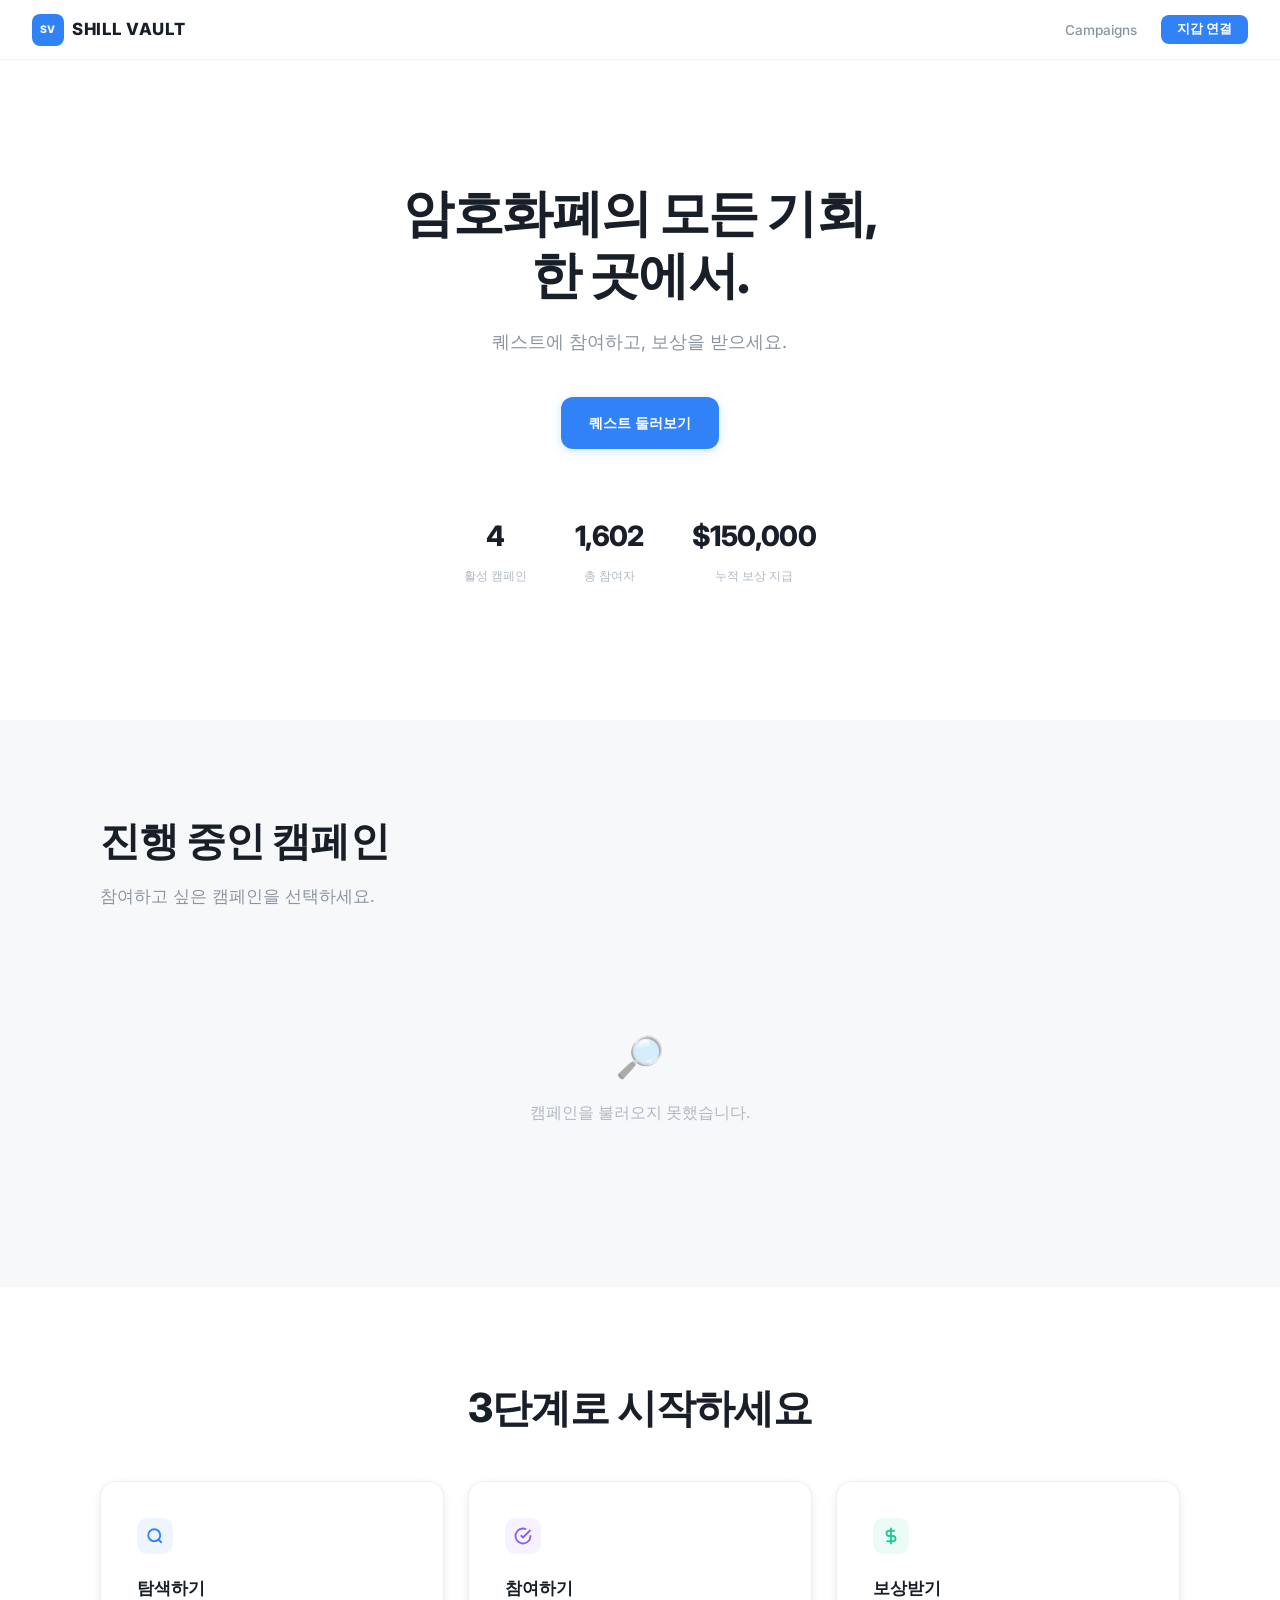
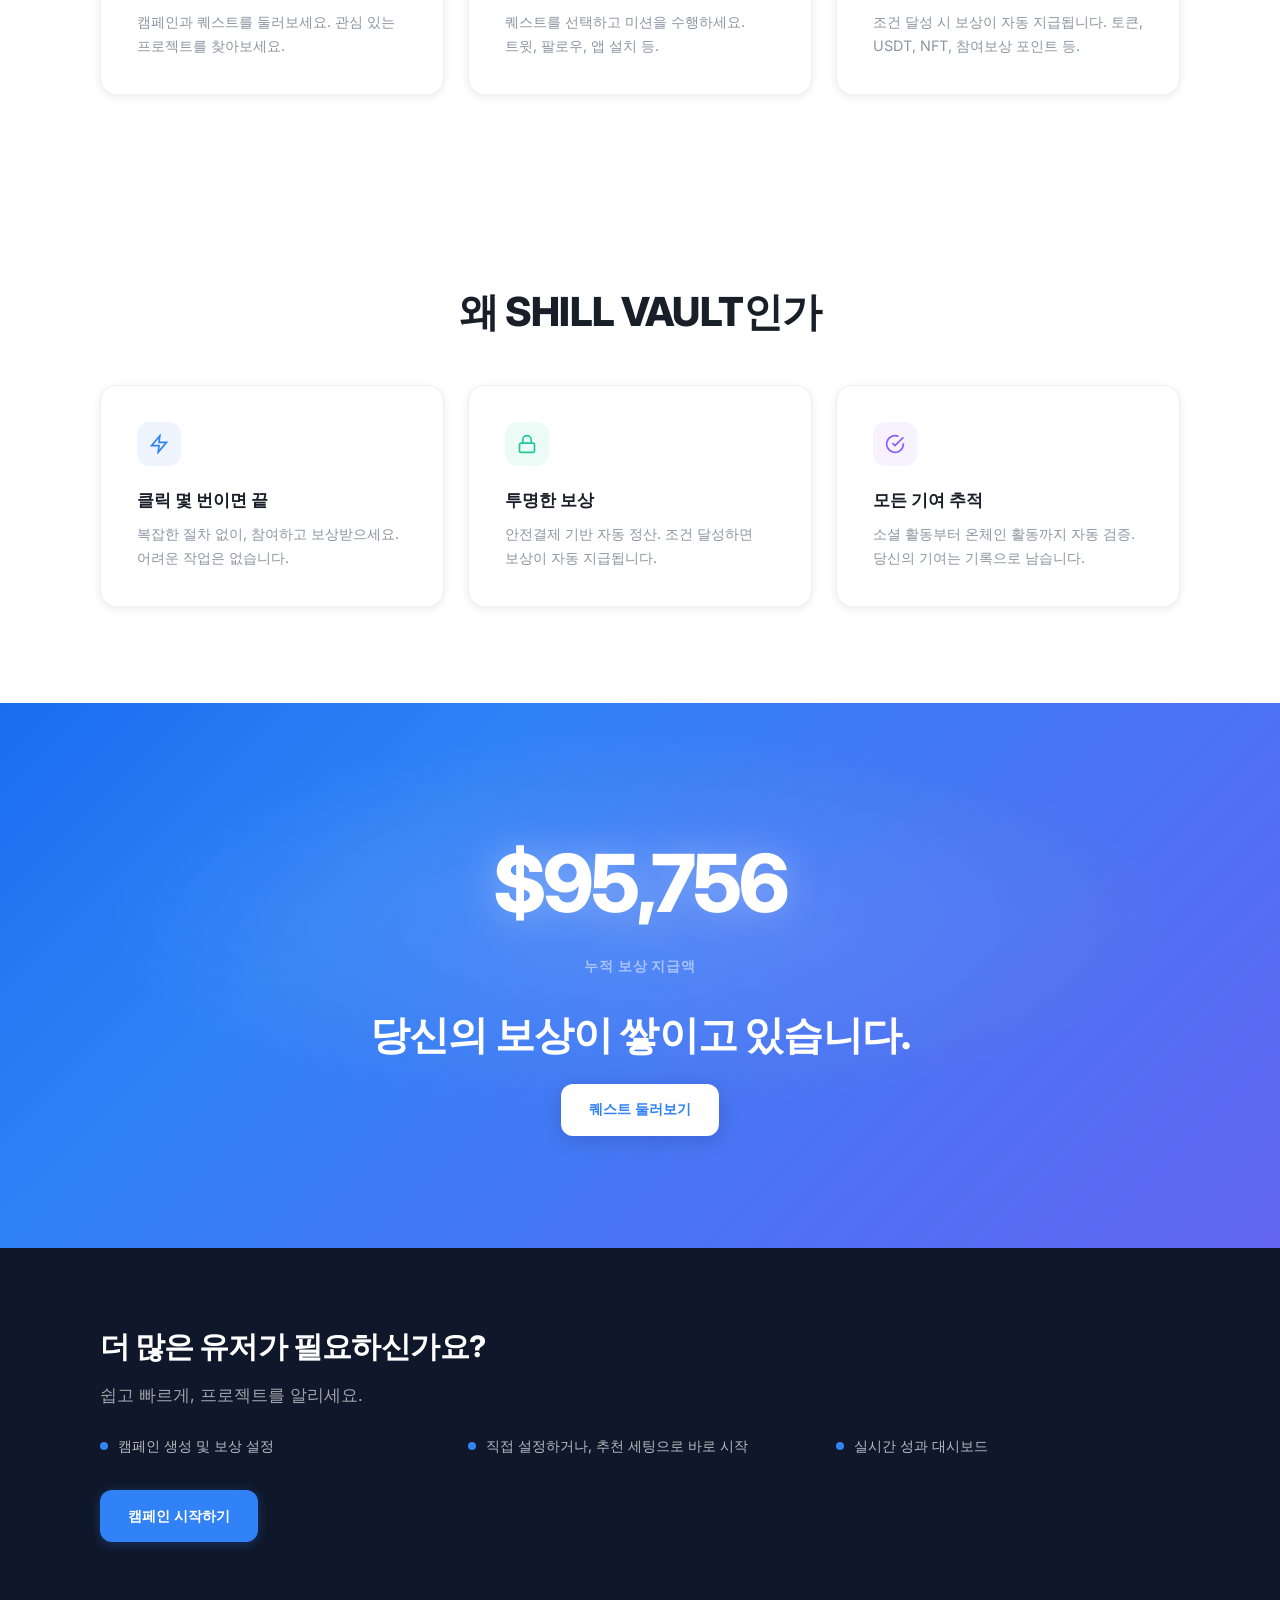
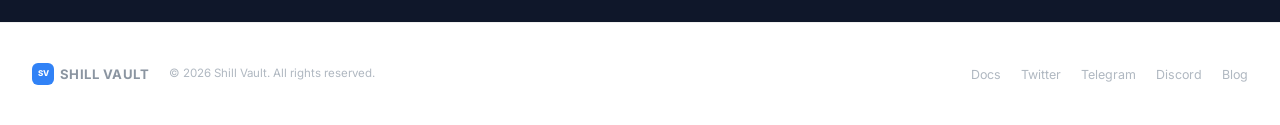
==== index.html @ 604f6285 "Add campaign date validation: start >= today, end > start - validateStep1() shows specific error mes" ====
<!DOCTYPE html>
<html lang="ko">
<head>
  <meta charset="UTF-8">
  <meta name="viewport" content="width=device-width, initial-scale=1.0">
  <title>SHILL VAULT — 기회가 모이는 곳</title>
  <meta name="description" content="기회가 모이는 곳. 퀘스트에 참여하고, 보상을 받으세요.">
  <meta property="og:title" content="SHILL VAULT — 기회가 모이는 곳">
  <meta property="og:description" content="기회가 모이는 곳. 퀘스트에 참여하고, 보상을 받으세요.">
  <link rel="preconnect" href="https://fonts.googleapis.com">
  <link rel="preconnect" href="https://fonts.gstatic.com" crossorigin>
  <link href="https://fonts.googleapis.com/css2?family=Inter:wght@400;500;600;700;800&display=swap" rel="stylesheet">
  <link rel="stylesheet" href="style.css">
</head>
<body>

<!-- NAV -->
<nav id="nav">
  <div class="nav-inner">
    <a href="#" class="logo"><div class="logo-mark">SV</div><span class="logo-name">SHILL VAULT</span></a>
    <button class="mob-toggle" onclick="document.querySelector('.nav-links')?.classList.toggle('active')" aria-label="Menu">&#9776;</button>
    <ul class="nav-links"></ul>
  </div>
</nav>

<!-- ==================== HERO ==================== -->
<section class="hero">
  <div class="container">
    <h1 class="rv" data-i18n="hero_h1">암호화폐의 모든 기회,<br>한 곳에서.</h1>
    <p class="hero-desc rv rv-d1" data-i18n="hero_desc">퀘스트에 참여하고, 보상을 받으세요.</p>
    <div class="hero-actions rv rv-d2">
      <a href="#campaigns" class="btn btn-blue" data-i18n="hero_btn">퀘스트 둘러보기</a>
    </div>
    <div class="hero-metrics rv rv-d3">
      <div class="hm-item">
        <div class="hm-num">4</div>
        <div class="hm-lbl" data-i18n="hm_campaigns">활성 캠페인</div>
      </div>
      <div class="hm-item">
        <div class="hm-num">1,602</div>
        <div class="hm-lbl" data-i18n="hm_participants">총 참여자</div>
      </div>
      <div class="hm-item">
        <div class="hm-num">$150,000</div>
        <div class="hm-lbl" data-i18n="hm_rewards">누적 보상 지급</div>
      </div>
    </div>
  </div>
</section>

<!-- ==================== CAMPAIGNS (Card Grid) ==================== -->
<section class="s-alt" id="campaigns">
  <div class="container">
    <div class="sheader">
      <h2 class="stitle rv" data-i18n="camp_title">진행 중인 캠페인</h2>
      <p class="sdesc rv rv-d1">참여하고 싶은 캠페인을 선택하세요.</p>
    </div>
    <div class="camp-cards rv rv-d2" id="campGrid">
      <div class="camp-card-empty">
        <div class="camp-card-empty-icon">&#128270;</div>
        <p>캠페인을 불러오는 중...</p>
      </div>
    </div>
  </div>
</section>

<!-- ==================== HOW TO PARTICIPATE ==================== -->
<section id="how">
  <div class="container">
    <div class="sheader center">
      <h2 class="stitle rv" data-i18n="how_title">3단계로 시작하세요</h2>
    </div>
    <div class="steps-grid">
      <div class="step-card rv">
        <div class="step-num" style="background:var(--blue-soft);color:var(--blue);">
          <svg width="18" height="18" viewBox="0 0 24 24" fill="none" stroke="currentColor" stroke-width="2.5"><circle cx="11" cy="11" r="8"/><line x1="21" y1="21" x2="16.65" y2="16.65"/></svg>
        </div>
        <h4 data-i18n="step1_title">탐색하기</h4>
        <p data-i18n="step1_desc">캠페인과 퀘스트를 둘러보세요. 관심 있는 프로젝트를 찾아보세요.</p>
      </div>
      <div class="step-card rv rv-d1">
        <div class="step-num" style="background:var(--purple-soft);color:var(--purple);">
          <svg width="18" height="18" viewBox="0 0 24 24" fill="none" stroke="currentColor" stroke-width="2.5"><path d="M22 11.08V12a10 10 0 11-5.93-9.14"/><polyline points="22 4 12 14.01 9 11.01"/></svg>
        </div>
        <h4 data-i18n="step2_title">참여하기</h4>
        <p data-i18n="step2_desc">퀘스트를 선택하고 미션을 수행하세요. 트윗, 팔로우, 앱 설치 등.</p>
      </div>
      <div class="step-card rv rv-d2">
        <div class="step-num" style="background:var(--green-soft);color:var(--green);">
          <svg width="18" height="18" viewBox="0 0 24 24" fill="none" stroke="currentColor" stroke-width="2.5"><line x1="12" y1="1" x2="12" y2="23"/><path d="M17 5H9.5a3.5 3.5 0 000 7h5a3.5 3.5 0 010 7H6"/></svg>
        </div>
        <h4 data-i18n="step3_title">보상받기</h4>
        <p data-i18n="step3_desc">조건 달성 시 보상이 자동 지급됩니다. 토큰, USDT, NFT, 참여보상 포인트 등.</p>
      </div>
    </div>
  </div>
</section>

<!-- ==================== WHY SHILL VAULT ==================== -->
<section id="why">
  <div class="container">
    <div class="sheader center">
      <h2 class="stitle rv" data-i18n="why_title">왜 SHILL VAULT인가</h2>
    </div>
    <div class="why-grid">
      <div class="why-card rv">
        <div class="why-icon" style="background:var(--blue-soft);color:var(--blue);">
          <svg width="20" height="20" viewBox="0 0 24 24" fill="none" stroke="currentColor" stroke-width="2"><path d="M13 2L3 14h9l-1 8 10-12h-9l1-8z"/></svg>
        </div>
        <h4 data-i18n="why1_title">클릭 몇 번이면 끝</h4>
        <p data-i18n="why1_desc">복잡한 절차 없이, 참여하고 보상받으세요. 어려운 작업은 없습니다.</p>
      </div>
      <div class="why-card rv rv-d1">
        <div class="why-icon" style="background:var(--green-soft);color:var(--green);">
          <svg width="20" height="20" viewBox="0 0 24 24" fill="none" stroke="currentColor" stroke-width="2"><rect x="3" y="11" width="18" height="11" rx="2" ry="2"/><path d="M7 11V7a5 5 0 0110 0v4"/></svg>
        </div>
        <h4 data-i18n="why2_title">투명한 보상</h4>
        <p data-i18n="why2_desc">안전결제 기반 자동 정산. 조건 달성하면 보상이 자동 지급됩니다.</p>
      </div>
      <div class="why-card rv rv-d2">
        <div class="why-icon" style="background:var(--purple-soft);color:var(--purple);">
          <svg width="20" height="20" viewBox="0 0 24 24" fill="none" stroke="currentColor" stroke-width="2"><path d="M22 11.08V12a10 10 0 11-5.93-9.14"/><polyline points="22 4 12 14.01 9 11.01"/></svg>
        </div>
        <h4 data-i18n="why3_title">모든 기여 추적</h4>
        <p data-i18n="why3_desc">소셜 활동부터 온체인 활동까지 자동 검증. 당신의 기여는 기록으로 남습니다.</p>
      </div>
    </div>
  </div>
</section>

<!-- ==================== CTA ==================== -->
<section class="cta-section" id="cta">
  <div class="container">
    <div class="cta-counter" id="ctaCounter">$0</div>
    <div class="cta-label" data-i18n="cta_label">누적 보상 지급액</div>
    <h2 class="stitle cta-fade" data-i18n="cta_title">당신의 보상이 쌓이고 있습니다.</h2>
    <div style="opacity:0;transform:translateY(20px);transition:opacity 0.8s ease 0.45s,transform 0.8s ease 0.45s;" class="cta-anim">
      <a href="#campaigns" class="btn btn-blue" data-i18n="cta_btn">퀘스트 둘러보기</a>
    </div>
  </div>
</section>

<!-- ==================== FOR PROJECTS ==================== -->
<section class="for-projects-section" id="for-projects">
  <div class="container">
    <h2 class="stitle rv" data-i18n="fp_title" style="font-size:clamp(1.4rem,3vw,1.85rem);">더 많은 유저가 필요하신가요?</h2>
    <p class="sdesc rv" data-i18n="fp_desc">쉽고 빠르게, 프로젝트를 알리세요.</p>
    <div class="fp-features rv">
      <div class="fp-feat"><div class="fp-feat-icon"></div><span data-i18n="fp_f1">캠페인 생성 및 보상 설정</span></div>
      <div class="fp-feat"><div class="fp-feat-icon"></div><span data-i18n="fp_f2">직접 설정하거나, 추천 세팅으로 바로 시작</span></div>
      <div class="fp-feat"><div class="fp-feat-icon"></div><span data-i18n="fp_f3">실시간 성과 대시보드</span></div>
    </div>
    <a href="javascript:startCampaignOrLogin()" class="btn btn-purple rv" data-i18n="fp_cta">캠페인 시작하기</a>
  </div>
</section>

<!-- ==================== ROLE SWITCH MODAL ==================== -->
<div class="modal-overlay" id="roleSwitchModal">
  <div class="modal" style="max-width:420px;">
    <button class="modal-close" onclick="closeModal('roleSwitchModal')">&times;</button>
    <div id="roleSwitchPrompt">
      <div style="text-align:center;margin-bottom:1rem;">
        <div style="font-size:2rem;margin-bottom:0.5rem;">&#128188;</div>
        <h3 style="margin:0;">프로젝트 계정 전환</h3>
      </div>
      <p class="modal-desc" style="text-align:center;">캠페인 등록은 프로젝트 계정에서만 가능합니다.<br>프로젝트 계정으로 전환하시겠습니까?</p>
      <div style="display:flex;flex-direction:column;gap:0.5rem;margin-top:1.2rem;">
        <button class="reg-btn" onclick="showRoleSwitchForm()">프로젝트 계정으로 전환</button>
        <button class="reg-btn" style="background:var(--bg-2);color:var(--text);" onclick="closeModal('roleSwitchModal')">돌아가기</button>
      </div>
    </div>
    <div id="roleSwitchForm" style="display:none;">
      <h3>프로젝트 정보 입력</h3>
      <p class="modal-desc">전환 후에는 캠페인을 등록할 수 있지만, 퀘스트 참여는 불가합니다.</p>
      <div class="reg-field"><label>프로젝트 이름 <span style="font-size:0.75rem;color:var(--red);">(필수)</span></label><input type="text" id="rsProjName" placeholder="예: AxiomDEX"></div>
      <div class="reg-field"><label>이메일 <span style="font-size:0.75rem;color:var(--red);">(필수)</span></label><input type="email" id="rsEmail" placeholder="name@example.com"></div>
      <button class="reg-btn" onclick="submitRoleSwitch()">전환하기</button>
    </div>
  </div>
</div>

<!-- ==================== WALLET MODAL ==================== -->
<div class="modal-overlay" id="walletModal">
  <div class="modal">
    <button class="modal-close" onclick="closeModal('walletModal')">&times;</button>

    <!-- Connect State -->
    <div id="walletConnect">
      <h3>지갑 연결</h3>
      <p class="modal-desc">지갑을 연결하여 퀘스트에 참여하고 보상을 받으세요.</p>
      <div class="wallet-options" id="walletOptions"></div>
      <div id="walletError" class="wallet-error" style="display:none;"></div>
    </div>

    <!-- Registration State -->
    <div id="walletRegister" style="display:none;"></div>

    <!-- Connected State -->
    <div id="walletInfo" style="display:none;">
      <h3>지갑 연결됨</h3>
      <button class="wallet-disconnect-btn" onclick="doDisconnect()">연결 해제</button>
    </div>
  </div>
</div>

<!-- ==================== CAMPAIGN WIZARD MODAL (3-step) ==================== -->
<div class="modal-overlay" id="campModal">
  <div class="modal wiz-modal">
    <button class="modal-close" onclick="closeCampWizard()">&times;</button>

    <!-- Progress -->
    <div class="wiz-progress">
      <div class="wiz-progress-bar" id="wizBar" style="width:33.33%"></div>
    </div>
    <div class="wiz-dots">
      <div class="wiz-dot active"><span class="wiz-dot-num">1</span><span class="wiz-dot-label">기본 정보</span></div>
      <div class="wiz-dot"><span class="wiz-dot-num">2</span><span class="wiz-dot-label">참여자·퀘스트</span></div>
      <div class="wiz-dot"><span class="wiz-dot-num">3</span><span class="wiz-dot-label">보상·검토</span></div>
    </div>

    <!-- Step 1: 기본 정보 + 목표 -->
    <div class="wiz-step" id="wizStep1">
      <div class="reg-field">
        <label>프로젝트 이름 <span class="field-req">*</span></label>
        <input type="text" id="cwProjName" placeholder="예: AxiomDEX" oninput="validateStep1()">
      </div>
      <div class="wiz-row-2">
        <div class="reg-field">
          <label>카테고리 <span class="field-req">*</span></label>
          <select id="cwSector" onchange="validateStep1()">
            <option value="">선택하세요</option>
            <option value="defi">DeFi</option>
            <option value="nft">NFT / Collectibles</option>
            <option value="gamefi">GameFi</option>
            <option value="l1l2">L1 · L2 / Infra</option>
            <option value="ai">AI · DePIN</option>
            <option value="meme">Meme Token</option>
            <option value="other">기타</option>
          </select>
        </div>
        <div class="reg-field">
          <label>체인 <span class="field-hint">(선택)</span></label>
          <select id="cwChain">
            <option value="other" selected>기타</option>
            <option value="ethereum">Ethereum</option>
            <option value="solana">Solana</option>
            <option value="base">Base</option>
            <option value="arbitrum">Arbitrum</option>
            <option value="bnb">BNB Chain</option>
            <option value="polygon">Polygon</option>
            <option value="multi">멀티체인</option>
          </select>
        </div>
      </div>
      <div class="reg-field">
        <label>캠페인 기간 <span class="field-req">*</span></label>
        <div class="wiz-date-row">
          <input type="date" id="cwStart" onchange="validateStep1()">
          <span class="wiz-date-sep">~</span>
          <input type="date" id="cwEnd" onchange="validateStep1()">
        </div>
      </div>
      <div class="reg-field">
        <label>캠페인 목표 <span class="field-req">*</span> <span class="field-hint">1개 이상 선택</span></label>
        <div class="wiz-goals">
          <button class="wiz-goal" data-goal="community" onclick="toggleGoal(this); validateStep1()">
            <span class="wiz-goal-check">&#10003;</span>
            <span class="wiz-goal-emoji">&#128101;</span>
            <span class="wiz-goal-name">커뮤니티 성장</span>
          </button>
          <button class="wiz-goal" data-goal="awareness" onclick="toggleGoal(this); validateStep1()">
            <span class="wiz-goal-check">&#10003;</span>
            <span class="wiz-goal-emoji">&#128226;</span>
            <span class="wiz-goal-name">인지도 확대</span>
          </button>
          <button class="wiz-goal" data-goal="dapp" onclick="toggleGoal(this); validateStep1()">
            <span class="wiz-goal-check">&#10003;</span>
            <span class="wiz-goal-emoji">&#128241;</span>
            <span class="wiz-goal-name">dApp 사용자 확보</span>
          </button>
          <button class="wiz-goal" data-goal="onchain" onclick="toggleGoal(this); validateStep1()">
            <span class="wiz-goal-check">&#10003;</span>
            <span class="wiz-goal-emoji">&#128279;</span>
            <span class="wiz-goal-name">온체인 활동</span>
          </button>
          <button class="wiz-goal" data-goal="content" onclick="toggleGoal(this); validateStep1()">
            <span class="wiz-goal-check">&#10003;</span>
            <span class="wiz-goal-emoji">&#127909;</span>
            <span class="wiz-goal-name">콘텐츠 생성</span>
          </button>
        </div>
      </div>
      <div class="wiz-validation-msg" id="step1Msg" style="display:none;">모든 필수 항목을 입력해주세요.</div>
    </div>

    <!-- Step 2: 참여자 + 퀘스트 (일반유저 / 인플루언서 분리) -->
    <div class="wiz-step" id="wizStep2" style="display:none;">

      <!-- 일반 유저 섹션 -->
      <div class="wiz-section">
        <div class="wiz-section-header">
          <span class="wiz-section-icon">&#128100;</span>
          <span class="wiz-section-title">일반 유저 퀘스트</span>
        </div>
        <label class="wiz-skip-label" onclick="event.stopPropagation()">
          <input type="checkbox" id="skipGeneral" onchange="toggleGeneralSkip(); validateStep2()">
          <span>해당 없음 (일반 유저 대상 아님)</span>
        </label>
        <div id="generalQuestArea">
          <div class="wiz-quest-groups">
            <div class="wiz-quest-group">
              <div class="wiz-qg-label"><span class="wiz-qg-dot" style="background:var(--blue);"></span>소셜</div>
              <div class="wiz-quest-item"><input type="checkbox" class="wiz-quest-cb" data-qtype="social" data-atype="twitter_follow" data-target="general" onchange="validateStep2()"><span class="wq-name">트위터 팔로우</span></div>
              <div class="wiz-quest-item"><input type="checkbox" class="wiz-quest-cb" data-qtype="social" data-atype="twitter_rt" data-target="general" onchange="validateStep2()"><span class="wq-name">RT &amp; 좋아요</span></div>
              <div class="wiz-quest-item"><input type="checkbox" class="wiz-quest-cb" data-qtype="social" data-atype="telegram_join" data-target="general" onchange="validateStep2()"><span class="wq-name">텔레그램 가입</span></div>
              <div class="wiz-quest-item"><input type="checkbox" class="wiz-quest-cb" data-qtype="social" data-atype="discord_join" data-target="general" onchange="validateStep2()"><span class="wq-name">디스코드 참여</span></div>
            </div>
            <div class="wiz-quest-group">
              <div class="wiz-qg-label"><span class="wiz-qg-dot" style="background:var(--green);"></span>온체인</div>
              <div class="wiz-quest-item"><input type="checkbox" class="wiz-quest-cb" data-qtype="onchain" data-atype="token_swap" data-target="general" onchange="validateStep2()"><span class="wq-name">스왑 체험</span></div>
              <div class="wiz-quest-item"><input type="checkbox" class="wiz-quest-cb" data-qtype="onchain" data-atype="staking" data-target="general" onchange="validateStep2()"><span class="wq-name">스테이킹</span></div>
              <div class="wiz-quest-item"><input type="checkbox" class="wiz-quest-cb" data-qtype="onchain" data-atype="nft_mint" data-target="general" onchange="validateStep2()"><span class="wq-name">NFT 민팅</span></div>
            </div>
          </div>
        </div>
      </div>

      <div class="wiz-section-divider"></div>

      <!-- 인플루언서(KOL) 섹션 -->
      <div class="wiz-section">
        <div class="wiz-section-header">
          <span class="wiz-section-icon">&#11088;</span>
          <span class="wiz-section-title">인플루언서(KOL) 퀘스트</span>
        </div>
        <label class="wiz-skip-label" onclick="event.stopPropagation()">
          <input type="checkbox" id="skipKOL" onchange="toggleKOLSkip(); validateStep2()">
          <span>해당 없음 (인플루언서 대상 아님)</span>
        </label>
        <div id="kolQuestArea">
          <div class="reg-field" style="margin-bottom:0.75rem;">
            <label>최소 팔로워 수</label>
            <select id="cwMinFollower">
              <option value="5000">5K+</option>
              <option value="10000">10K+</option>
              <option value="50000">50K+</option>
              <option value="100000">100K+</option>
            </select>
          </div>
          <div class="wiz-quest-groups">
            <div class="wiz-quest-group">
              <div class="wiz-qg-label"><span class="wiz-qg-dot" style="background:var(--purple);"></span>콘텐츠</div>
              <div class="wiz-quest-item"><input type="checkbox" class="wiz-quest-cb" data-qtype="content" data-atype="review" data-target="kol" onchange="validateStep2()"><span class="wq-name">리뷰 작성 (텔레그램 광고 포함)</span></div>
              <div class="wiz-quest-item"><input type="checkbox" class="wiz-quest-cb" data-qtype="content" data-atype="youtube_video" data-target="kol" onchange="validateStep2()"><span class="wq-name">유튜브 영상</span></div>
              <div class="wiz-quest-item"><input type="checkbox" class="wiz-quest-cb" data-qtype="content" data-atype="twitter_thread" data-target="kol" onchange="validateStep2()"><span class="wq-name">트위터 스레드</span></div>
            </div>
          </div>
        </div>
      </div>

      <div class="wiz-validation-msg" id="step2Msg" style="display:none;">일반 유저와 인플루언서 섹션 모두에서 1개 이상 선택(또는 해당 없음)해주세요.</div>
    </div>

    <!-- Step 3: 보상 + 검토 & 시작 -->
    <div class="wiz-step" id="wizStep3" style="display:none;">
      <div class="wiz-row-2">
        <div class="reg-field">
          <label>보상 토큰</label>
          <select id="cwToken">
            <option value="usdt">USDT</option>
            <option value="token">자체 토큰</option>
            <option value="nft">NFT</option>
            <option value="point">포인트</option>
          </select>
        </div>
        <div class="reg-field">
          <label>총 예산 (USD)</label>
          <input type="number" id="cwBudget" placeholder="예: 10,000">
        </div>
      </div>

      <div class="reg-field">
        <label>퀘스트별 보상 단가</label>
        <div class="wiz-qr-list" id="questRewardInputs"></div>
      </div>

      <div class="wiz-divider"></div>

      <div class="reg-field" style="margin-bottom:0.5rem;">
        <label>전체 요약</label>
        <div class="wiz-review" id="wizReview"></div>
      </div>
    </div>

    <!-- Done -->
    <div class="wiz-step" id="wizDone" style="display:none;text-align:center;padding:2.5rem 0;">
      <div class="wiz-done-icon">&#127881;</div>
      <h3 class="wiz-done-title">캠페인이 접수되었습니다!</h3>
      <p class="modal-desc">관리자 승인 후 메인에 노출됩니다. 대시보드에서 상태를 확인하세요.</p>
      <div class="wiz-done-stats">
        <div class="wiz-done-stat">
          <span class="wiz-done-stat-num" id="doneBudget">$0</span>
          <span class="wiz-done-stat-lbl">총 예산</span>
        </div>
        <div class="wiz-done-stat">
          <span class="wiz-done-stat-num" id="doneQuests">0개</span>
          <span class="wiz-done-stat-lbl">퀘스트</span>
        </div>
      </div>
      <a href="project.html" class="reg-btn" style="display:inline-block;text-decoration:none;text-align:center;" onclick="closeCampWizard()">대시보드로 이동</a>
    </div>

    <!-- Nav Buttons -->
    <div class="wiz-nav" id="wizNav">
      <button class="wiz-btn-prev" id="wizPrev" onclick="wizGo(-1)" style="display:none;">이전</button>
      <button class="wiz-btn-next disabled" id="wizNext" onclick="wizGo(1)">다음</button>
    </div>
  </div>
</div>

<!-- FOOTER -->
<footer>
  <div class="foot-inner">
    <div class="foot-left">
      <a href="#" class="foot-logo"><div class="foot-mark">SV</div><span class="foot-name">SHILL VAULT</span></a>
      <span class="foot-copy">&copy; 2026 Shill Vault. All rights reserved.</span>
    </div>
    <div class="foot-links">
      <a href="#">Docs</a>
      <a href="#">Twitter</a>
      <a href="#">Telegram</a>
      <a href="#">Discord</a>
      <a href="#">Blog</a>
    </div>
  </div>
</footer>

<link rel="stylesheet" href="dashboard.css">
<script src="app.js"></script>
<script>
// ==================== LOGIN GATE & ROLE CHECK ====================
function startCampaignOrLogin() {
  if (!Auth.isLoggedIn) { openModal('walletModal'); return; }
  if (Auth.isUser) { openModal('roleSwitchModal'); return; }
  openModal('campModal');
}

function showRoleSwitchForm() {
  hide('#roleSwitchPrompt');
  show('#roleSwitchForm');
}

async function submitRoleSwitch() {
  const projName = document.getElementById('rsProjName')?.value?.trim();
  const email = document.getElementById('rsEmail')?.value?.trim();
  if (!projName) { alert('프로젝트 이름을 입력하세요.'); return; }
  if (!email) { alert('이메일을 입력하세요.'); return; }
  try {
    const updated = await api('/api/users/me', {
      method: 'PUT',
      body: JSON.stringify({ role: 'project', project_name: projName, email }),
    });
    // Backend returns a new JWT with updated role
    if (updated.token) {
      Auth.save(updated.token, { ...Auth.user, role: 'project', project_name: projName, email });
    } else {
      Auth.save(Auth.token, { ...Auth.user, role: 'project', project_name: projName, email });
    }
    closeModal('roleSwitchModal');
    location.reload();
  } catch (e) { alert(e.message || '전환 실패'); }
}

function applyRoleUI() {
  // 일반 유저: "For Projects" 섹션과 위저드 숨김
  if (Auth.isLoggedIn && Auth.isUser) {
    const fp = document.getElementById('for-projects');
    if (fp) fp.style.display = 'none';
  }
}

// ==================== LOAD LIVE CAMPAIGNS (Card Grid) ====================
const GRADIENTS = ['#6366f1,#818cf8','#f59e0b,#fbbf24','#ec4899,#f472b6','#22d3ee,#06b6d4','#10b981,#34d399','#8b5cf6,#a78bfa'];
function pickGrad(name) { return GRADIENTS[(name || '').length % GRADIENTS.length]; }

async function loadCampaignCards() {
  const grid = document.getElementById('campGrid');
  if (!grid) return;
  try {
    const camps = await api('/api/campaigns/live');
    if (!Array.isArray(camps) || camps.length === 0) {
      grid.innerHTML = '<div class="camp-card-empty"><div class="camp-card-empty-icon">&#128270;</div><p>현재 진행 중인 캠페인이 없습니다.</p></div>';
      return;
    }
    grid.innerHTML = '';
    camps.forEach(c => {
      const abbr = (c.project_name || '').slice(0, 2).toUpperCase();
      const grad = pickGrad(c.project_name);
      const questCount = Array.isArray(c.quests) ? c.quests.length : 0;
      const card = document.createElement('a');
      card.className = 'camp-card';
      card.href = 'campaign.html?id=' + c.id;
      card.innerHTML = `
        <div class="camp-card-top">
          <div class="camp-card-icon" style="background:linear-gradient(135deg,${grad});">${abbr}</div>
          <div class="camp-card-info">
            <div class="camp-card-name">${c.project_name || '-'}</div>
            <div class="camp-card-chain">${c.chain || '-'}</div>
          </div>
          ${statusBadge(c.status)}
        </div>
        <div class="camp-card-stats">
          <div class="camp-card-stat"><div class="camp-card-stat-val">${questCount}</div><div class="camp-card-stat-lbl">퀘스트</div></div>
          <div class="camp-card-stat"><div class="camp-card-stat-val">${formatNum(c.current_participants)}</div><div class="camp-card-stat-lbl">참여자</div></div>
          <div class="camp-card-stat"><div class="camp-card-stat-val">$${formatNum(c.reward_amount)}</div><div class="camp-card-stat-lbl">보상 풀</div></div>
        </div>
        <div class="camp-card-bottom">
          <span class="camp-card-reward">${c.reward_token ? c.reward_token.toUpperCase() : 'USDT'}</span>
          <span style="font-size:0.72rem;color:var(--text-3);">${formatDate(c.start_date)} ~ ${formatDate(c.end_date)}</span>
        </div>`;
      grid.appendChild(card);
    });
    // Update hero metrics
    const totalParticipants = camps.reduce((s, c) => s + (c.current_participants || 0), 0);
    const totalReward = camps.reduce((s, c) => s + (c.reward_amount || 0), 0);
    const hmNums = $$('.hm-num');
    if (hmNums[0]) hmNums[0].textContent = camps.length;
    if (hmNums[1]) hmNums[1].textContent = formatNum(totalParticipants);
    if (hmNums[2]) hmNums[2].textContent = '$' + formatNum(totalReward);
  } catch {
    grid.innerHTML = '<div class="camp-card-empty"><div class="camp-card-empty-icon">&#128270;</div><p>캠페인을 불러오지 못했습니다.</p></div>';
  }
}

// ==================== CAMPAIGN WIZARD ====================
let wizStep = 1;
const WIZ_TOTAL = 3;

const GOAL_QUEST_MAP = {
  community: ['telegram_join', 'discord_join'],
  awareness: ['twitter_follow', 'twitter_rt'],
  dapp: ['token_swap', 'nft_mint'],
  onchain: ['token_swap', 'nft_mint', 'staking'],
  content: ['review', 'youtube_video', 'twitter_thread'],
};

function toggleGoal(el) { el.classList.toggle('selected'); }

// ---- Step 1 Validation ----
function validateStep1() {
  const name = document.getElementById('cwProjName').value.trim();
  const sector = document.getElementById('cwSector').value;
  const start = document.getElementById('cwStart').value;
  const end = document.getElementById('cwEnd').value;
  const goals = $$('#wizStep1 .wiz-goal.selected').length;
  const today = new Date().toISOString().split('T')[0];
  const msgEl = document.getElementById('step1Msg');

  let dateErr = '';
  if (start && start < today) dateErr = '시작일은 오늘 이후여야 합니다.';
  else if (start && end && end <= start) dateErr = '종료일은 시작일보다 이후여야 합니다.';

  const valid = name && sector && start && end && goals > 0 && !dateErr;
  const btn = document.getElementById('wizNext');
  if (wizStep === 1) {
    btn.classList.toggle('disabled', !valid);
    msgEl.textContent = dateErr || '모든 필수 항목을 입력해주세요.';
    msgEl.style.display = valid ? 'none' : '';
  }
  return valid;
}

// ---- Step 2: 일반유저 / KOL 토글 ----
function toggleGeneralSkip() {
  const skip = document.getElementById('skipGeneral').checked;
  const area = document.getElementById('generalQuestArea');
  area.style.display = skip ? 'none' : '';
  if (skip) {
    $$('#generalQuestArea .wiz-quest-cb').forEach(cb => cb.checked = false);
  }
}

function toggleKOLSkip() {
  const skip = document.getElementById('skipKOL').checked;
  const area = document.getElementById('kolQuestArea');
  area.style.display = skip ? 'none' : '';
  if (skip) {
    $$('#kolQuestArea .wiz-quest-cb').forEach(cb => cb.checked = false);
  }
}

function validateStep2() {
  const skipGen = document.getElementById('skipGeneral').checked;
  const skipKOL = document.getElementById('skipKOL').checked;
  const genChecked = $$('#generalQuestArea .wiz-quest-cb:checked').length;
  const kolChecked = $$('#kolQuestArea .wiz-quest-cb:checked').length;
  const genOk = skipGen || genChecked > 0;
  const kolOk = skipKOL || kolChecked > 0;
  // 둘 다 해당 없음이면 안 됨 — 최소 한쪽은 대상자가 있어야 함
  const bothSkipped = skipGen && skipKOL;
  const valid = genOk && kolOk && !bothSkipped;
  if (wizStep === 2) {
    document.getElementById('wizNext').classList.toggle('disabled', !valid);
    const msg = document.getElementById('step2Msg');
    if (bothSkipped) {
      msg.textContent = '일반 유저와 인플루언서 모두 "해당 없음"일 수 없습니다. 최소 한쪽은 대상자를 선택하세요.';
      msg.style.display = '';
    } else if (!valid) {
      msg.textContent = '각 섹션에서 퀘스트를 선택하거나 "해당 없음"을 체크해주세요.';
      msg.style.display = '';
    } else {
      msg.style.display = 'none';
    }
  }
  return valid;
}

// ---- Step 2 auto-recommendations ----
function applyQuestRecommendations() {
  const selectedGoals = [];
  $$('#wizStep1 .wiz-goal.selected').forEach(el => selectedGoals.push(el.dataset.goal));
  const recommended = new Set();
  selectedGoals.forEach(g => (GOAL_QUEST_MAP[g] || []).forEach(atype => recommended.add(atype)));
  $$('.wiz-quest-cb[data-target="general"]').forEach(cb => { cb.checked = recommended.has(cb.dataset.atype); });
  $$('.wiz-quest-cb[data-target="kol"]').forEach(cb => { cb.checked = recommended.has(cb.dataset.atype); });
}

// ---- Step 3: Build reward inputs & summary ----
function buildStep3() {
  const container = document.getElementById('questRewardInputs');
  const quests = [];
  $$('.wiz-quest-cb:checked').forEach(cb => {
    const name = cb.closest('.wiz-quest-item')?.querySelector('.wq-name')?.textContent;
    const target = cb.dataset.target;
    const tag = target === 'kol' ? ' (KOL)' : '';
    if (name) quests.push({ atype: cb.dataset.atype, name: name + tag, rawName: name });
  });
  let html = '';
  quests.forEach(q => {
    html += '<div class="wiz-qr-row"><span class="wiz-qr-name">' + q.name + '</span><div class="wiz-qr-input"><span>$</span><input type="number" placeholder="0" data-atype="' + q.atype + '"></div></div>';
  });
  if (!html) html = '<p style="color:var(--text-3);font-size:0.82rem;">선택된 퀘스트가 없습니다.</p>';
  container.innerHTML = html;
  buildSummary();
}

function buildSummary() {
  const name = document.getElementById('cwProjName').value || '-';
  const startD = document.getElementById('cwStart').value || '-';
  const endD = document.getElementById('cwEnd').value || '-';
  const chain = document.getElementById('cwChain').selectedOptions[0]?.text || '-';
  const goals = [];
  $$('#wizStep1 .wiz-goal.selected .wiz-goal-name').forEach(el => goals.push(el.textContent));

  const skipGen = document.getElementById('skipGeneral').checked;
  const skipKOL = document.getElementById('skipKOL').checked;
  const genNames = [];
  const kolNames = [];
  $$('.wiz-quest-cb:checked').forEach(cb => {
    const n = cb.closest('.wiz-quest-item')?.querySelector('.wq-name')?.textContent;
    if (!n) return;
    if (cb.dataset.target === 'kol') kolNames.push(n);
    else genNames.push(n);
  });

  const token = document.getElementById('cwToken').selectedOptions[0]?.text || '-';
  const budget = document.getElementById('cwBudget').value;

  const r = (l, v) => '<div class="wr-row"><span class="wr-label">' + l + '</span><span class="wr-value">' + v + '</span></div>';
  const qTags = (arr) => arr.map(n => '<span class="wr-quest-tag">' + n + '</span>').join(' ');

  let questSummary = '';
  if (skipGen) questSummary += '<span style="color:var(--text-3);">일반유저: 해당 없음</span>';
  else if (genNames.length) questSummary += '<div style="margin-bottom:0.25rem;"><span style="font-size:0.7rem;color:var(--text-3);">일반유저:</span> ' + qTags(genNames) + '</div>';
  if (skipKOL) questSummary += '<span style="color:var(--text-3);">KOL: 해당 없음</span>';
  else if (kolNames.length) questSummary += '<div><span style="font-size:0.7rem;color:var(--text-3);">KOL:</span> ' + qTags(kolNames) + '</div>';

  document.getElementById('wizReview').innerHTML =
    r('프로젝트', name) + r('체인', chain) + r('기간', startD + ' ~ ' + endD) + r('목표', goals.join(', ') || '-') +
    '<div class="wr-row" style="flex-direction:column;align-items:flex-start;gap:0.35rem;"><span class="wr-label">퀘스트</span><div style="width:100%;">' + (questSummary || '-') + '</div></div>' +
    r('보상 토큰', token) + r('총 예산', '$' + Number(budget || 0).toLocaleString()) +
    '<label class="wr-confirm" onclick="event.stopPropagation()"><input type="checkbox" class="wr-confirm-check" onchange="updateLaunchBtn()"><span>위 내용을 확인했으며 캠페인을 제출합니다</span></label>';
  updateLaunchBtn();
}

function updateLaunchBtn() {
  const cb = document.querySelector('#wizReview .wr-confirm-check');
  if (wizStep === WIZ_TOTAL) document.getElementById('wizNext').classList.toggle('disabled', !(cb && cb.checked));
}

// ---- Step indicator update ----
function updateWizDots() {
  const dots = $$('.wiz-dots .wiz-dot');
  dots.forEach((dot, i) => {
    dot.classList.remove('active', 'done');
    if (i + 1 < wizStep) dot.classList.add('done');
    else if (i + 1 === wizStep) dot.classList.add('active');
  });
}

function wizGo(dir) {
  // Block if disabled
  if (dir === 1 && document.getElementById('wizNext').classList.contains('disabled')) return;

  const next = wizStep + dir;
  if (next < 1 || next > WIZ_TOTAL + 1) return;

  // Validate before advancing
  if (next === 2 && dir === 1) {
    if (!validateStep1()) return;
    applyQuestRecommendations();
  }
  if (next === 3 && dir === 1) {
    if (!validateStep2()) return;
    buildStep3();
  }
  if (next === WIZ_TOTAL + 1) {
    const confirmCb = document.querySelector('#wizReview .wr-confirm-check');
    if (!(confirmCb && confirmCb.checked)) {
      document.getElementById('wizReview').classList.add('shake');
      setTimeout(() => document.getElementById('wizReview').classList.remove('shake'), 500);
      return;
    }
    const budget = Number(document.getElementById('cwBudget').value) || 0;
    document.getElementById('doneBudget').textContent = '$' + budget.toLocaleString();
    document.getElementById('doneQuests').textContent = $$('.wiz-quest-cb:checked').length + '개';
    submitCampaignToBackend();
    for (let i = 1; i <= WIZ_TOTAL; i++) document.getElementById('wizStep' + i).style.display = 'none';
    document.getElementById('wizDone').style.display = 'block';
    document.getElementById('wizNav').style.display = 'none';
    document.getElementById('wizBar').style.width = '100%';
    // Mark all dots done
    $$('.wiz-dots .wiz-dot').forEach(d => { d.classList.remove('active'); d.classList.add('done'); });
    launchConfetti();
    return;
  }

  document.getElementById('wizStep' + wizStep).style.display = 'none';
  document.getElementById('wizStep' + next).style.display = 'block';
  wizStep = next;
  document.getElementById('wizBar').style.width = ((wizStep / WIZ_TOTAL) * 100) + '%';
  document.getElementById('wizPrev').style.display = wizStep === 1 ? 'none' : '';
  document.getElementById('wizNext').textContent = wizStep === WIZ_TOTAL ? '캠페인 제출' : '다음';
  updateWizDots();

  // Re-validate current step
  if (wizStep === 1) validateStep1();
  else if (wizStep === 2) validateStep2();
  else if (wizStep === WIZ_TOTAL) updateLaunchBtn();
}

function closeCampWizard() {
  closeModal('campModal');
  setTimeout(() => {
    wizStep = 1;
    for (let i = 1; i <= WIZ_TOTAL; i++) {
      const el = document.getElementById('wizStep' + i);
      if (el) el.style.display = i === 1 ? 'block' : 'none';
    }
    document.getElementById('wizDone').style.display = 'none';
    document.getElementById('wizNav').style.display = 'flex';
    document.getElementById('wizBar').style.width = '33.33%';
    document.getElementById('wizPrev').style.display = 'none';
    document.getElementById('wizNext').textContent = '다음';
    // Reset step dots
    const dots = $$('.wiz-dots .wiz-dot');
    dots.forEach((d, i) => { d.classList.remove('active', 'done'); if (i === 0) d.classList.add('active'); });
    // Reset form state
    document.getElementById('skipGeneral').checked = false;
    document.getElementById('skipKOL').checked = false;
    document.getElementById('generalQuestArea').style.display = '';
    document.getElementById('kolQuestArea').style.display = '';
    $$('.wiz-quest-cb').forEach(cb => cb.checked = false);
    $$('.wiz-goal').forEach(g => g.classList.remove('selected'));
    document.getElementById('step1Msg').style.display = 'none';
    document.getElementById('step2Msg').style.display = 'none';
    const today = new Date().toISOString().split('T')[0];
    document.getElementById('cwStart').setAttribute('min', today);
    document.getElementById('cwEnd').setAttribute('min', today);
    validateStep1();
  }, 300);
}

async function submitCampaignToBackend() {
  if (!Auth.isLoggedIn) return;
  try {
    const quests = [];
    $$('.wiz-quest-cb:checked').forEach(cb => {
      const title = cb.closest('.wiz-quest-item')?.querySelector('.wq-name')?.textContent || '';
      const rewardInput = document.querySelector('.wiz-qr-input input[data-atype="' + cb.dataset.atype + '"]');
      quests.push({
        title,
        quest_type: cb.dataset.qtype,
        action_type: cb.dataset.atype,
        reward_per_user: Number(rewardInput?.value) || 0,
      });
    });
    await api('/api/campaigns', {
      method: 'POST',
      body: JSON.stringify({
        project_name: document.getElementById('cwProjName').value,
        chain: document.getElementById('cwChain').value,
        category: document.getElementById('cwSector').value,
        start_date: document.getElementById('cwStart').value || null,
        end_date: document.getElementById('cwEnd').value || null,
        reward_token: document.getElementById('cwToken').value,
        reward_amount: Number(document.getElementById('cwBudget').value) || 0,
        max_participants: 500,
        quests,
      }),
    });
    loadCampaignCards();
  } catch (e) { console.error('Campaign submit failed:', e); }
}

function launchConfetti() {
  const colors = ['#3182F6','#20C997','#8B5CF6','#F59E0B','#EC4899','#6366F1'];
  const c = document.createElement('div');
  c.className = 'confetti-container';
  document.body.appendChild(c);
  for (let i = 0; i < 80; i++) {
    const p = document.createElement('div');
    p.className = 'confetti-piece';
    p.style.left = Math.random() * 100 + '%';
    p.style.background = colors[Math.floor(Math.random() * colors.length)];
    p.style.animationDelay = Math.random() * 0.6 + 's';
    p.style.animationDuration = (Math.random() * 1.5 + 2) + 's';
    p.style.width = (Math.random() * 8 + 4) + 'px';
    p.style.height = (Math.random() * 14 + 6) + 'px';
    c.appendChild(p);
  }
  setTimeout(() => c.remove(), 4000);
}

// ==================== CTA ====================
function animateCounter(el, target, duration) {
  const start = performance.now();
  const update = (now) => {
    const t = Math.min((now - start) / duration, 1);
    const ease = 1 - Math.pow(1 - t, 3);
    el.textContent = '$' + Math.round(target * ease).toLocaleString();
    if (t < 1) requestAnimationFrame(update);
  };
  requestAnimationFrame(update);
}

const ctaObs = new IntersectionObserver(entries => {
  entries.forEach(e => {
    if (!e.isIntersecting) return;
    const counter = document.getElementById('ctaCounter');
    const label = e.target.querySelector('.cta-label');
    const title = e.target.querySelector('.cta-fade');
    const btnWrap = e.target.querySelector('.cta-anim');
    counter.classList.add('vis');
    if (label) label.classList.add('vis');
    if (title) title.classList.add('vis');
    if (btnWrap) { btnWrap.style.opacity = '1'; btnWrap.style.transform = 'translateY(0)'; }
    animateCounter(counter, 150000, 2000);
    ctaObs.unobserve(e.target);
  });
}, { threshold: 0.3 });
const ctaEl = document.getElementById('cta');
if (ctaEl) ctaObs.observe(ctaEl);

// ==================== INIT ====================
authRestore().then(() => {
  initCommon();
  applyRoleUI();
  loadCampaignCards();
});
</script>
</body>
</html>
---- style.css ----
*, *::before, *::after { margin: 0; padding: 0; box-sizing: border-box; }

:root {
  --bg: #FFFFFF;
  --bg-2: #F7F8FA;
  --bg-3: #EFF1F4;
  --card-bg: #FFFFFF;
  --border: rgba(0,0,0,0.06);
  --border-2: rgba(0,0,0,0.1);
  --text: #191F28;
  --text-2: #8B95A1;
  --text-3: #B0B8C1;
  --blue: #3182F6;
  --blue-soft: rgba(49,130,246,0.08);
  --blue-mid: rgba(49,130,246,0.15);
  --green: #20C997;
  --green-soft: rgba(32,201,151,0.08);
  --orange: #F59E0B;
  --orange-soft: rgba(245,158,11,0.08);
  --red: #EF4444;
  --purple: #8B5CF6;
  --purple-soft: rgba(139,92,246,0.08);
  --r: 16px;
  --r-sm: 12px;
  --r-xs: 8px;
  --shadow: 0 2px 8px rgba(0,0,0,0.08);
  --shadow-lg: 0 8px 24px rgba(0,0,0,0.08);
}

html { scroll-behavior: smooth; }

body {
  font-family: 'Inter', -apple-system, BlinkMacSystemFont, 'Segoe UI', sans-serif;
  background: var(--bg);
  color: var(--text);
  line-height: 1.7;
  -webkit-font-smoothing: antialiased;
  overflow-x: hidden;
  word-break: keep-all;
  overflow-wrap: break-word;
}

/* === UTILITY === */
.container { max-width: 1080px; margin: 0 auto; }
section { padding: 6rem 2rem; position: relative; }
.s-alt { background: var(--bg-2); }

.eyebrow {
  font-size: 0.75rem; font-weight: 700; text-transform: uppercase;
  letter-spacing: 0.08em; color: var(--blue); margin-bottom: 0.75rem;
}
.stitle {
  font-size: clamp(1.75rem, 3.5vw, 2.5rem);
  font-weight: 800; letter-spacing: -0.02em; line-height: 1.25; margin-bottom: 1rem;
  color: var(--text);
}
.sdesc { color: var(--text-2); max-width: 560px; font-size: 1.05rem; line-height: 1.75; }
.sheader { margin-bottom: 3rem; }
.sheader.center { text-align: center; }
.sheader.center .sdesc { margin: 0 auto; }

/* === REVEAL === */
.rv { opacity: 0; transform: translateY(30px); transition: all 0.7s cubic-bezier(.16,1,.3,1); }
.rv.vis { opacity: 1; transform: translateY(0); }
.rv-d1 { transition-delay: .1s; }
.rv-d2 { transition-delay: .2s; }
.rv-d3 { transition-delay: .3s; }

/* === NAV === */
nav {
  position: fixed; top: 0; left: 0; right: 0; z-index: 100;
  padding: 0.85rem 2rem; transition: all 0.3s ease;
  background: rgba(255,255,255,0.85); backdrop-filter: blur(12px);
  border-bottom: 1px solid var(--border);
}
nav.scrolled {
  box-shadow: 0 1px 8px rgba(0,0,0,0.06);
}
.nav-inner { max-width: 1240px; margin: 0 auto; display: flex; justify-content: space-between; align-items: center; }
.logo { display: flex; align-items: center; gap: 0.5rem; text-decoration: none; }
.logo-mark {
  width: 32px; height: 32px; border-radius: 8px;
  background: var(--blue); display: flex; align-items: center; justify-content: center;
  font-weight: 800; font-size: 0.65rem; color: white; letter-spacing: 0.02em;
}
.logo-name {
  font-weight: 800; font-size: 1.05rem;
  color: var(--text); letter-spacing: 0.04em;
}
.nav-links { display: flex; gap: 1.5rem; list-style: none; align-items: center; }
.nav-links a {
  color: var(--text-2); text-decoration: none; font-size: 0.85rem; font-weight: 500;
  transition: color 0.2s;
}
.nav-links a:hover { color: var(--text); }
.mob-toggle {
  display: none; background: none; border: 1px solid var(--border); color: var(--text);
  padding: 0.35rem 0.55rem; border-radius: var(--r-xs); cursor: pointer; font-size: 1.15rem;
}

/* === BUTTONS === */
.btn {
  display: inline-flex; align-items: center; gap: 0.5rem;
  padding: 0.85rem 1.75rem; border-radius: var(--r-sm); font-size: 0.9rem; font-weight: 600;
  text-decoration: none; transition: all 0.25s ease; cursor: pointer; border: none; font-family: inherit;
}
.btn-blue {
  background: var(--blue); color: white;
  box-shadow: 0 2px 12px rgba(49,130,246,0.2);
}
.btn-blue:hover { box-shadow: 0 4px 20px rgba(49,130,246,0.3); transform: translateY(-2px); }
.btn-ghost {
  background: transparent; color: var(--text);
  border: 1px solid var(--border-2);
}
.btn-ghost:hover { border-color: var(--text-3); background: var(--bg-2); }
.btn-purple {
  background: var(--purple); color: white;
  box-shadow: 0 2px 12px rgba(139,92,246,0.2);
}
.btn-purple:hover { box-shadow: 0 4px 20px rgba(139,92,246,0.3); transform: translateY(-2px); }

/* === HERO === */
.hero {
  min-height: 80vh; display: flex; align-items: center;
  padding: 8rem 2rem 5rem; text-align: center;
}
.hero .container { max-width: 720px; }
.hero h1 {
  font-size: clamp(2.2rem, 5vw, 3.2rem);
  font-weight: 800; line-height: 1.2; letter-spacing: -0.03em;
  margin-bottom: 1.25rem; color: var(--text);
}
.hero-desc {
  font-size: 1.15rem; color: var(--text-2); line-height: 1.75;
  margin-bottom: 2.5rem; max-width: 520px; margin-left: auto; margin-right: auto;
}
.hero-actions { display: flex; gap: 0.75rem; justify-content: center; margin-bottom: 4rem; }
.hero-metrics { display: flex; gap: 3rem; justify-content: center; flex-wrap: wrap; }
.hm-item { text-align: center; }
.hm-num { font-size: 1.75rem; font-weight: 800; color: var(--text); letter-spacing: -0.02em; }
.hm-lbl { font-size: 0.78rem; color: var(--text-3); margin-top: 0.25rem; font-weight: 500; }

/* === TABLE (shared quest/campaign) === */
.troom-wrap {
  background: var(--card-bg); border: 1px solid var(--border); border-radius: var(--r);
  overflow: hidden; box-shadow: var(--shadow);
}
.troom-header {
  display: flex; justify-content: space-between; align-items: center;
  padding: 1.25rem 1.5rem; border-bottom: 1px solid var(--border);
}
.troom-header h4 { font-weight: 700; font-size: 0.95rem; color: var(--text); }
.troom-live {
  display: flex; align-items: center; gap: 0.4rem;
  font-size: 0.72rem; color: var(--green); font-weight: 600;
}
.troom-live .dot {
  width: 6px; height: 6px; border-radius: 50%; background: var(--green);
  box-shadow: 0 0 6px var(--green); animation: blink 1.5s ease-in-out infinite;
}
@keyframes blink { 0%,100%{opacity:1;}50%{opacity:.35;} }
.troom-table { width: 100%; border-collapse: collapse; }
.troom-table th {
  font-size: 0.7rem; text-transform: uppercase; letter-spacing: 0.06em;
  color: var(--text-3); font-weight: 600; padding: 0.75rem 1rem; text-align: left;
  border-bottom: 1px solid var(--border); background: var(--bg-2);
}
.troom-table td {
  font-size: 0.88rem; padding: 1rem; border-bottom: 1px solid var(--border);
  transition: background 0.2s; color: var(--text);
}
.troom-table tr:hover td { background: var(--bg-2); }
.troom-table tr:last-child td { border-bottom: none; }
.tr-project { display: flex; align-items: center; gap: 0.6rem; }
.tr-picon {
  width: 32px; height: 32px; border-radius: 8px; display: flex; align-items: center;
  justify-content: center; font-weight: 700; font-size: 0.7rem; color: white; flex-shrink: 0;
}
.tr-pname { font-weight: 600; }
.tr-chain { font-size: 0.72rem; color: var(--text-3); }
.tr-status {
  display: inline-flex; align-items: center; gap: 0.3rem;
  padding: 0.2rem 0.6rem; border-radius: 100px; font-size: 0.7rem; font-weight: 600;
}
.tr-active { background: var(--green-soft); color: var(--green); }
.tr-filling { background: var(--orange-soft); color: var(--orange); }
.tr-completed { background: var(--bg-2); color: var(--text-3); }
.tr-bar-wrap { width: 100%; height: 4px; background: var(--bg-3); border-radius: 2px; margin-top: 0.3rem; }
.tr-bar { height: 100%; border-radius: 2px; background: var(--blue); transition: width 1s ease; }
.tr-mono { font-weight: 600; font-size: 0.85rem; }

/* === STEP CARDS === */
.steps-grid { display: grid; grid-template-columns: repeat(3, 1fr); gap: 1.5rem; }
.step-card {
  background: var(--card-bg); border: 1px solid var(--border); border-radius: var(--r);
  padding: 2.25rem; box-shadow: var(--shadow); transition: all 0.3s ease;
}
.step-card:hover { box-shadow: var(--shadow-lg); transform: translateY(-3px); }
.step-num {
  display: inline-flex; align-items: center; justify-content: center;
  width: 36px; height: 36px; border-radius: 10px; font-size: 0.85rem; font-weight: 700;
  margin-bottom: 1.25rem;
}
.step-card h4 { font-size: 1.05rem; font-weight: 700; margin-bottom: 0.5rem; color: var(--text); }
.step-card p { font-size: 0.9rem; color: var(--text-2); line-height: 1.65; }

/* === WHY CARDS === */
.why-grid { display: grid; grid-template-columns: repeat(3, 1fr); gap: 1.5rem; }
.why-card {
  background: var(--card-bg); border: 1px solid var(--border); border-radius: var(--r);
  padding: 2.25rem; box-shadow: var(--shadow); transition: all 0.3s ease;
}
.why-card:hover { box-shadow: var(--shadow-lg); transform: translateY(-3px); }
.why-icon {
  width: 44px; height: 44px; border-radius: 12px; display: flex; align-items: center;
  justify-content: center; margin-bottom: 1.25rem; font-size: 1.2rem;
}
.why-card h4 { font-size: 1.05rem; font-weight: 700; margin-bottom: 0.5rem; color: var(--text); }
.why-card p { font-size: 0.9rem; color: var(--text-2); line-height: 1.65; }

/* === FOR PROJECTS === */
.for-projects-section {
  padding: 5rem 2rem;
  background: #0F172A;
}
.for-projects-section .stitle { color: #FFFFFF; }
.for-projects-section .sdesc { color: rgba(255,255,255,0.6); }
.fp-features { display: flex; gap: 1.5rem; margin: 1.5rem 0 2rem; flex-wrap: wrap; }
.fp-feat {
  flex: 1; min-width: 180px; display: flex; align-items: center; gap: 0.6rem;
  font-size: 0.9rem; color: rgba(255,255,255,0.7);
}
.fp-feat-icon {
  width: 8px; height: 8px; min-width: 8px; border-radius: 50%;
  background: var(--blue);
}
.for-projects-section .btn-purple {
  background: var(--blue); box-shadow: 0 2px 12px rgba(49,130,246,0.3);
}
.for-projects-section .btn-purple:hover { box-shadow: 0 4px 20px rgba(49,130,246,0.4); }

/* === CTA === */
.cta-section {
  text-align: center; padding: 7rem 2rem; position: relative; overflow: hidden;
  background: linear-gradient(135deg, #1a6df0 0%, #3182F6 30%, #6366f1 100%);
}
.cta-section::before {
  content: ''; position: absolute; inset: 0;
  background: radial-gradient(ellipse 60% 50% at 50% 40%, rgba(255,255,255,0.12) 0%, transparent 70%);
  pointer-events: none;
}
.cta-section .stitle { max-width: 600px; margin: 0 auto 1.5rem; color: #FFFFFF; }
.cta-section .sdesc { margin: 0 auto 2.5rem; color: rgba(255,255,255,0.7); }
.cta-section .btn-blue {
  background: #FFFFFF; color: var(--blue); box-shadow: 0 4px 20px rgba(0,0,0,0.15);
}
.cta-section .btn-blue:hover { box-shadow: 0 6px 28px rgba(0,0,0,0.2); transform: translateY(-2px); }
.cta-counter {
  font-size: clamp(3rem, 8vw, 5rem); font-weight: 800; color: #FFFFFF;
  letter-spacing: -0.03em; margin-bottom: 0.25rem;
  text-shadow: 0 0 40px rgba(255,255,255,0.3), 0 0 80px rgba(255,255,255,0.1);
  opacity: 0; transform: translateY(20px);
  transition: opacity 0.8s ease, transform 0.8s ease;
}
.cta-counter.vis { opacity: 1; transform: translateY(0); }
.cta-label {
  font-size: 0.85rem; font-weight: 600; color: rgba(255,255,255,0.5);
  letter-spacing: 0.06em; text-transform: uppercase; margin-bottom: 2rem;
  opacity: 0; transition: opacity 0.8s ease 0.15s;
}
.cta-label.vis { opacity: 1; }
.cta-section .stitle.cta-fade {
  opacity: 0; transform: translateY(20px);
  transition: opacity 0.8s ease 0.25s, transform 0.8s ease 0.25s;
}
.cta-section .stitle.cta-fade.vis { opacity: 1; transform: translateY(0); }

/* === FOOTER === */
footer { padding: 2.5rem 2rem; border-top: 1px solid var(--border); }
.foot-inner { max-width: 1240px; margin: 0 auto; display: flex; justify-content: space-between; align-items: center; }
.foot-left { display: flex; align-items: center; gap: 1.25rem; }
.foot-logo { display: flex; align-items: center; gap: 0.35rem; text-decoration: none; }
.foot-mark {
  width: 22px; height: 22px; border-radius: 6px; background: var(--blue);
  display: flex; align-items: center; justify-content: center;
  font-weight: 800; font-size: 0.5rem; color: white;
}
.foot-name { font-weight: 700; font-size: 0.82rem; color: var(--text-2); letter-spacing: 0.04em; }
.foot-copy { font-size: 0.72rem; color: var(--text-3); }
.foot-links { display: flex; gap: 1.25rem; }
.foot-links a { font-size: 0.78rem; color: var(--text-3); text-decoration: none; transition: color 0.2s; }
.foot-links a:hover { color: var(--text-2); }

/* === WALLET BTN === */
.wallet-btn {
  padding: 0.4rem 1rem; background: var(--blue); color: white;
  border: none; border-radius: var(--r-xs); font-size: 0.8rem; font-weight: 600;
  cursor: pointer; font-family: inherit; display: flex; align-items: center; gap: 0.35rem;
  transition: all 0.2s;
}
.wallet-btn:hover { opacity: 0.9; }
.wallet-btn.connected { background: var(--green); }
.wallet-addr { font-size: 0.72rem; font-weight: 600; }

/* Wallet Dropdown */
.wallet-dropdown {
  z-index: 9999; background: var(--bg); border: 1px solid var(--line);
  border-radius: var(--r-sm); box-shadow: 0 8px 32px rgba(0,0,0,0.12);
  min-width: 240px; padding: 0.75rem 0; animation: wdFade 0.15s ease;
}
@keyframes wdFade { from { opacity: 0; transform: translateY(-6px); } to { opacity: 1; transform: translateY(0); } }
.wd-header { display: flex; justify-content: space-between; align-items: center; padding: 0 1rem 0.5rem; }
.wd-wallet-name { font-weight: 700; font-size: 0.85rem; color: var(--text-1); }
.wd-role { font-size: 0.68rem; font-weight: 700; padding: 0.15rem 0.5rem; border-radius: 99px; background: var(--blue-soft); color: var(--blue); }
.wd-addr { padding: 0 1rem 0.6rem; font-size: 0.72rem; color: var(--text-3); font-family: 'SF Mono', monospace; word-break: break-all; line-height: 1.4; }
.wd-divider { height: 1px; background: var(--line); margin: 0.25rem 0; }
.wd-item { display: block; padding: 0.5rem 1rem; font-size: 0.82rem; color: var(--text-1); text-decoration: none; transition: background 0.15s; }
.wd-item:hover { background: var(--bg-2); }
.wd-disconnect { width: 100%; padding: 0.55rem 1rem; border: none; background: none; text-align: left;
  font-size: 0.82rem; color: #ef4444; font-weight: 600; cursor: pointer; font-family: inherit; transition: background 0.15s; }
.wd-disconnect:hover { background: #fef2f2; }

/* === MODAL === */
.modal-overlay {
  display: none; position: fixed; inset: 0; z-index: 1000;
  background: rgba(0,0,0,0.4); backdrop-filter: blur(4px);
  align-items: center; justify-content: center; padding: 1.5rem;
}
.modal-overlay.open { display: flex; }
.modal {
  background: var(--card-bg); border: 1px solid var(--border); border-radius: var(--r);
  padding: 2.25rem; max-width: 460px; width: 100%; position: relative;
  box-shadow: 0 16px 48px rgba(0,0,0,0.12); max-height: 90vh; overflow-y: auto;
}
.modal-close {
  position: absolute; top: 0.85rem; right: 0.85rem; background: none; border: none;
  color: var(--text-3); font-size: 1.3rem; cursor: pointer; transition: color 0.2s; line-height: 1;
}
.modal-close:hover { color: var(--text); }
.modal h3 { font-size: 1.2rem; font-weight: 800; margin-bottom: 0.4rem; color: var(--text); }
.modal p.modal-desc { color: var(--text-2); font-size: 0.88rem; margin-bottom: 1.25rem; line-height: 1.6; }
.wallet-options { display: flex; flex-direction: column; gap: 0.6rem; }
.wallet-opt {
  display: flex; align-items: center; gap: 0.85rem; padding: 0.85rem 1rem;
  background: var(--bg-2); border: 1px solid var(--border); border-radius: var(--r-sm);
  cursor: pointer; transition: all 0.2s; width: 100%; font-family: inherit; color: var(--text);
}
.wallet-opt:hover { border-color: var(--blue); background: var(--blue-soft); }
.wallet-opt-icon {
  width: 40px; height: 40px; border-radius: 10px; display: flex; align-items: center;
  justify-content: center; font-size: 1.3rem; flex-shrink: 0;
}
.wallet-opt-name { font-weight: 700; font-size: 0.9rem; }
.wallet-opt-desc { font-size: 0.72rem; color: var(--text-3); }
.wallet-opt-badge {
  margin-left: auto; font-size: 0.6rem; padding: 0.15rem 0.5rem; border-radius: 100px;
  background: var(--blue-soft); color: var(--blue); font-weight: 600;
}
.wallet-opt-badge.wc-soon { background: var(--bg-3); color: var(--text-3); }
.wallet-opt.wc-disabled { opacity: 0.55; cursor: default; }
.wallet-opt.wc-disabled:hover { border-color: var(--border); background: var(--bg-2); }
.wallet-opt.loading { pointer-events: none; opacity: 0.7; }
.wallet-opt.loading .wallet-opt-name::after { content: '...'; animation: dots 1s steps(3) infinite; }
@keyframes dots { 0%{content:'.'} 33%{content:'..'} 66%{content:'...'} }
.wallet-error {
  margin-top: 0.75rem; padding: 0.6rem 0.85rem; border-radius: var(--r-xs);
  background: rgba(239,68,68,0.08); border: 1px solid rgba(239,68,68,0.15);
  color: var(--red); font-size: 0.8rem;
}
.wallet-connected-info {
  background: var(--bg-2); border: 1px solid var(--border); border-radius: var(--r-sm);
  padding: 1rem; margin: 1rem 0;
}
.wci-row {
  display: flex; align-items: center; justify-content: space-between;
  padding: 0.5rem 0; border-bottom: 1px solid var(--border);
}
.wci-row:last-of-type { border-bottom: none; }
.wci-label { font-size: 0.75rem; color: var(--text-3); font-weight: 500; }
.wci-value { font-size: 0.85rem; font-weight: 600; color: var(--text); }
.wci-chain {
  font-size: 0.72rem; font-weight: 600; padding: 0.15rem 0.5rem; border-radius: 100px;
  background: var(--green-soft); color: var(--green);
}
.wci-addr {
  font-size: 0.8rem; font-weight: 600; color: var(--text);
  font-family: 'JetBrains Mono', monospace;
}
.wci-copy {
  background: none; border: none; color: var(--text-3); cursor: pointer;
  padding: 0.2rem; margin-left: 0.3rem; transition: color 0.2s;
}
.wci-copy:hover { color: var(--blue); }
.wci-balance-row {
  text-align: center; padding: 0.75rem 0 0.25rem;
}
.wci-balance {
  font-size: 1.5rem; font-weight: 800; color: var(--text); letter-spacing: -0.02em;
}
.wallet-disconnect-btn {
  width: 100%; padding: 0.65rem; background: none; color: var(--red);
  border: 1px solid rgba(239,68,68,0.2); border-radius: var(--r-sm);
  font-family: inherit; font-size: 0.82rem; font-weight: 600;
  cursor: pointer; transition: all 0.2s;
}
.wallet-disconnect-btn:hover { background: rgba(239,68,68,0.06); border-color: rgba(239,68,68,0.3); }

/* === CAMPAIGN WIZARD (3-step) === */
.wiz-modal { max-width: 560px; }
.wiz-progress {
  height: 4px; background: var(--bg-3); border-radius: 2px; margin-bottom: 1.25rem; overflow: hidden;
}
.wiz-progress-bar {
  height: 100%; background: var(--blue); border-radius: 2px;
  transition: width 0.4s cubic-bezier(.16,1,.3,1);
}
.wiz-dots { display: flex; justify-content: center; gap: 2.5rem; margin-bottom: 1.5rem; }
.wiz-dot { display: flex; flex-direction: column; align-items: center; gap: 0.35rem; }
.wiz-dot-num {
  width: 28px; height: 28px; border-radius: 50%; display: flex; align-items: center;
  justify-content: center; font-size: 0.72rem; font-weight: 700;
  background: var(--bg-3); color: var(--text-3); transition: all 0.3s;
}
.wiz-dot.active .wiz-dot-num { background: var(--blue); color: white; }
.wiz-dot.done .wiz-dot-num { background: var(--green); color: white; }
.wiz-dot-label { font-size: 0.68rem; color: var(--text-3); font-weight: 500; transition: color 0.3s; }
.wiz-dot.active .wiz-dot-label { color: var(--blue); font-weight: 600; }
.wiz-dot.done .wiz-dot-label { color: var(--green); }
.wiz-row-2 { display: grid; grid-template-columns: 1fr 1fr; gap: 0.75rem; }
.wiz-date-row { display: flex; align-items: center; gap: 0.5rem; }
.wiz-date-row input[type="date"] {
  flex: 1; padding: 0.65rem 0.85rem; background: var(--bg-2);
  border: 1px solid var(--border); border-radius: var(--r-xs); color: var(--text);
  font-family: inherit; font-size: 0.85rem; outline: none; transition: border-color 0.2s;
}
.wiz-date-row input[type="date"]:focus { border-color: var(--blue); }
.wiz-date-sep { color: var(--text-3); font-weight: 500; }
.field-hint { font-weight: 400; color: var(--text-3); font-size: 0.7rem; }
/* Goal cards */
.wiz-goals { display: grid; grid-template-columns: repeat(3, 1fr); gap: 0.5rem; }
.wiz-goal {
  display: flex; flex-direction: column; align-items: center; gap: 0.25rem;
  padding: 0.75rem 0.4rem; background: var(--bg-2); border: 2px solid var(--border);
  border-radius: var(--r-sm); cursor: pointer; transition: all 0.2s;
  text-align: center; position: relative; font-family: inherit; color: var(--text);
}
.wiz-goal:hover { border-color: var(--blue-mid); background: var(--blue-soft); }
.wiz-goal.selected { border-color: var(--blue); background: var(--blue-soft); }
.wiz-goal-check {
  position: absolute; top: 5px; right: 7px; font-size: 0.6rem; font-weight: 700;
  color: var(--blue); opacity: 0; transition: opacity 0.2s;
}
.wiz-goal.selected .wiz-goal-check { opacity: 1; }
.wiz-goal-emoji { font-size: 1.25rem; line-height: 1; }
.wiz-goal-name { font-size: 0.72rem; font-weight: 700; line-height: 1.3; }
/* Participant type cards */
.wiz-ptypes { display: grid; grid-template-columns: repeat(3, 1fr); gap: 0.6rem; }
.wiz-ptype {
  display: flex; flex-direction: column; align-items: center; gap: 0.3rem;
  padding: 1rem 0.5rem; background: var(--bg-2); border: 2px solid var(--border);
  border-radius: var(--r-sm); cursor: pointer; transition: all 0.2s;
  text-align: center; position: relative; font-family: inherit; color: var(--text);
}
.wiz-ptype:hover { border-color: var(--blue-mid); }
.wiz-ptype.selected { border-color: var(--blue); background: var(--blue-soft); }
.wiz-ptype-icon { font-size: 1.4rem; line-height: 1; }
.wiz-ptype-name { font-size: 0.82rem; font-weight: 700; }
.wiz-ptype-desc { font-size: 0.65rem; color: var(--text-3); }
.wiz-ptype-badge {
  position: absolute; top: -8px; right: -4px; font-size: 0.58rem;
  padding: 0.12rem 0.45rem; border-radius: 100px;
  background: var(--orange-soft); color: var(--orange); font-weight: 700;
}
/* Quest builder groups */
.wiz-quest-groups { display: flex; flex-direction: column; gap: 0.5rem; }
.wiz-qg-label {
  display: flex; align-items: center; gap: 0.4rem; font-size: 0.7rem;
  font-weight: 700; color: var(--text-3); text-transform: uppercase;
  letter-spacing: 0.04em; margin-bottom: 0.1rem;
}
.wiz-qg-dot { width: 6px; height: 6px; border-radius: 50%; flex-shrink: 0; }
.wiz-qg-tag {
  font-size: 0.6rem; padding: 0.1rem 0.35rem; border-radius: 100px;
  background: var(--purple-soft); color: var(--purple); font-weight: 600;
  text-transform: none; letter-spacing: 0;
}
.wiz-quest-item {
  display: flex; align-items: center; gap: 0.6rem;
  padding: 8px 12px; height: 40px; box-sizing: border-box;
  border-bottom: 1px solid #eee; background: none; border-top: none; border-left: none; border-right: none;
}
.wiz-quest-item:last-child { border-bottom: none; }
.wiz-quest-item input[type="checkbox"] {
  accent-color: var(--blue); flex-shrink: 0;
  width: 16px; height: 16px; min-width: 16px;
  margin: 0; padding: 0; cursor: pointer;
}
.wiz-quest-item .wq-name { font-size: 0.85rem; font-weight: 500; color: var(--text); white-space: nowrap; }
/* Quest reward inputs */
.wiz-qr-list { display: flex; flex-direction: column; gap: 0.35rem; }
.wiz-qr-row {
  display: flex; align-items: center; justify-content: space-between;
  padding: 0.5rem 0.7rem; background: var(--bg-2); border: 1px solid var(--border);
  border-radius: var(--r-xs);
}
.wiz-qr-name { font-size: 0.82rem; font-weight: 500; color: var(--text); }
.wiz-qr-input {
  display: flex; align-items: center; gap: 0.3rem;
  background: var(--bg); border: 1px solid var(--border); border-radius: var(--r-xs);
  padding: 0 0.5rem; transition: border-color 0.2s;
}
.wiz-qr-input:focus-within { border-color: var(--blue); }
.wiz-qr-input span { font-size: 0.78rem; color: var(--text-3); font-weight: 600; }
.wiz-qr-input input {
  width: 70px; padding: 0.4rem 0.2rem; border: none; background: none;
  font-family: inherit; font-size: 0.82rem; color: var(--text);
  outline: none; text-align: right; font-weight: 600;
}
/* Tier table */
.wiz-tier-table {
  border: 1px solid var(--border); border-radius: var(--r-sm); overflow: hidden;
}
.wiz-tier-row {
  display: grid; grid-template-columns: 1fr 0.6fr 0.8fr; padding: 0.55rem 0.75rem;
  border-bottom: 1px solid var(--border); font-size: 0.8rem; align-items: center;
}
.wiz-tier-row:last-child { border-bottom: none; }
.wiz-tier-header {
  background: var(--bg-2); font-size: 0.68rem; font-weight: 700; color: var(--text-3);
  text-transform: uppercase; letter-spacing: 0.04em; padding: 0.45rem 0.75rem;
}
.wiz-tier-range { font-weight: 600; color: var(--text); }
.wiz-tier-mult { font-weight: 700; color: var(--purple); text-align: center; }
.wiz-tier-price { font-weight: 700; color: var(--blue); text-align: right; }
/* Divider */
.wiz-divider { height: 1px; background: var(--border); margin: 1rem 0; }
/* Estimated participants */
.wiz-est {
  display: flex; align-items: center; gap: 0.45rem; padding: 0.6rem 0.75rem;
  background: var(--blue-soft); border-radius: var(--r-xs); margin-top: 0.5rem;
}
.wiz-est span { font-size: 0.8rem; color: var(--text-2); }
.wiz-est strong { color: var(--blue); font-weight: 700; }
/* Review */
.wiz-review {
  background: var(--bg-2); border: 1px solid var(--border); border-radius: var(--r-sm);
  padding: 1rem; font-size: 0.85rem;
}
.wiz-review .wr-row {
  display: flex; align-items: center; padding: 0.5rem 0.4rem;
  border-bottom: 1px solid var(--border); gap: 0.5rem;
  border-radius: 6px;
}
.wiz-review .wr-row:last-child { border-bottom: none; }
.wr-confirm {
  display: flex; align-items: center; gap: 0.5rem; cursor: pointer;
  margin-top: 0.75rem; padding: 0.65rem 0.6rem; border-radius: var(--r-xs);
  background: var(--bg); border: 1px solid var(--border); transition: border-color 0.2s;
}
.wr-confirm:hover { border-color: var(--blue-mid); }
.wr-confirm:has(input:checked) { border-color: var(--green); background: rgba(32,201,151,0.06); }
.wr-confirm input {
  flex-shrink: 0; width: 16px; height: 16px; min-width: 16px;
  accent-color: var(--green); cursor: pointer; margin: 0;
}
.wr-confirm span { font-size: 0.8rem; font-weight: 600; color: var(--text-2); }
.wiz-review .wr-label { color: var(--text-3); font-size: 0.78rem; white-space: nowrap; }
.wiz-review .wr-value { font-weight: 600; color: var(--text); font-size: 0.82rem; text-align: right; flex-wrap: wrap; display: flex; gap: 0.25rem; justify-content: flex-end; margin-left: auto; }
.wiz-btn-next.disabled { opacity: 0.45; cursor: not-allowed; pointer-events: none; }
/* Wizard section dividers & headers */
.wiz-section { margin-bottom: 0.25rem; }
.wiz-section-header {
  display: flex; align-items: center; gap: 0.5rem; margin-bottom: 0.6rem;
  padding-bottom: 0.4rem; border-bottom: 1px solid var(--border);
}
.wiz-section-icon { font-size: 1.1rem; }
.wiz-section-title { font-size: 0.9rem; font-weight: 700; color: var(--text); }
.wiz-section-divider {
  height: 1px; background: var(--border); margin: 1rem 0;
  background: linear-gradient(90deg, transparent, var(--border), transparent);
}
.wiz-skip-label {
  display: flex; align-items: center; gap: 0.5rem; cursor: pointer;
  padding: 0.55rem 0.7rem; border-radius: var(--r-xs); margin-bottom: 0.75rem;
  background: var(--bg-2); border: 1px solid var(--border); transition: all 0.2s;
  font-size: 0.82rem; font-weight: 500; color: var(--text-2);
}
.wiz-skip-label:hover { border-color: var(--blue-mid); }
.wiz-skip-label:has(input:checked) { border-color: var(--orange); background: rgba(245,158,11,0.06); color: var(--orange); }
.wiz-skip-label input { accent-color: var(--orange); width: 15px; height: 15px; margin: 0; cursor: pointer; }
/* Validation message */
.wiz-validation-msg {
  font-size: 0.78rem; color: var(--orange); font-weight: 500;
  padding: 0.5rem 0.7rem; background: rgba(245,158,11,0.08);
  border-radius: var(--r-xs); margin-top: 0.5rem;
}
/* Required asterisk */
.field-req { color: var(--red); font-size: 0.75rem; }
.wiz-review.shake { animation: shake 0.4s ease; }
@keyframes shake { 0%,100%{transform:translateX(0)} 20%{transform:translateX(-6px)} 40%{transform:translateX(6px)} 60%{transform:translateX(-4px)} 80%{transform:translateX(4px)} }
.wr-quest-tag {
  display: inline-block; font-size: 0.68rem; padding: 0.12rem 0.4rem;
  background: var(--blue-soft); color: var(--blue); border-radius: 100px; font-weight: 600;
}
/* Done screen */
.wiz-done-icon { font-size: 3.5rem; margin-bottom: 0.5rem; animation: done-pop 0.5s cubic-bezier(.16,1,.3,1); }
@keyframes done-pop { 0% { transform: scale(0); } 100% { transform: scale(1); } }
.wiz-done-title { color: var(--blue); font-size: 1.25rem; margin-bottom: 0.3rem; }
.wiz-done-stats {
  display: flex; justify-content: center; gap: 2rem; margin: 1.25rem 0;
  padding: 1rem; background: var(--bg-2); border-radius: var(--r-sm);
}
.wiz-done-stat { text-align: center; }
.wiz-done-stat-num { display: block; font-size: 1.2rem; font-weight: 800; color: var(--text); }
.wiz-done-stat-lbl { font-size: 0.68rem; color: var(--text-3); font-weight: 500; }
/* Confetti */
.confetti-container { position: fixed; inset: 0; z-index: 9999; pointer-events: none; overflow: hidden; }
.confetti-piece {
  position: absolute; top: -20px; border-radius: 2px;
  animation: confetti-fall linear forwards;
}
@keyframes confetti-fall {
  0% { transform: translateY(-10px) rotate(0deg) scale(1); opacity: 1; }
  80% { opacity: 1; }
  100% { transform: translateY(100vh) rotate(720deg) scale(0.5); opacity: 0; }
}
/* New quest row highlight */
.quest-row-new { animation: quest-highlight 2s ease; }
@keyframes quest-highlight {
  0% { background: rgba(49,130,246,0.15); }
  100% { background: transparent; }
}
/* Nav */
.wiz-nav { display: flex; justify-content: space-between; gap: 0.75rem; margin-top: 1.25rem; }
.wiz-btn-prev {
  flex: 1; padding: 0.7rem; background: none; border: 1px solid var(--border-2);
  border-radius: var(--r-sm); font-family: inherit; font-size: 0.85rem; font-weight: 600;
  color: var(--text-2); cursor: pointer; transition: all 0.2s;
}
.wiz-btn-prev:hover { border-color: var(--text-3); color: var(--text); }
.wiz-btn-next {
  flex: 2; padding: 0.7rem; background: var(--blue); border: none;
  border-radius: var(--r-sm); font-family: inherit; font-size: 0.85rem; font-weight: 700;
  color: white; cursor: pointer; transition: all 0.2s;
}
.wiz-btn-next:hover { opacity: 0.9; }
@media(max-width:768px) {
  .wiz-goals { grid-template-columns: repeat(2, 1fr); }
  .wiz-ptypes { grid-template-columns: 1fr; }
  .wiz-row-2 { grid-template-columns: 1fr; }
  .wiz-dots { gap: 1.5rem; }
}

/* === REGISTRATION FORM (campaign modal) === */
.reg-field { margin-bottom: 0.85rem; }
.reg-field label {
  display: block; font-size: 0.75rem; font-weight: 600; color: var(--text-2);
  text-transform: uppercase; letter-spacing: 0.06em; margin-bottom: 0.35rem;
}
.reg-field input:not([type="checkbox"]), .reg-field select {
  width: 100%; padding: 0.65rem 0.85rem; background: var(--bg-2);
  border: 1px solid var(--border); border-radius: var(--r-xs); color: var(--text);
  font-family: inherit; font-size: 0.88rem; transition: border-color 0.2s; outline: none;
}
.reg-field input:not([type="checkbox"]):focus, .reg-field select:focus { border-color: var(--blue); }
.reg-field select option { background: var(--card-bg); color: var(--text); }
.reg-wallet-status {
  display: flex; align-items: center; gap: 0.6rem; padding: 0.75rem 0.85rem;
  background: var(--green-soft); border: 1px solid rgba(32,201,151,0.15);
  border-radius: var(--r-xs); font-size: 0.85rem; color: var(--green);
}
.reg-wallet-status .addr { font-size: 0.78rem; font-weight: 600; }
.reg-btn {
  width: 100%; padding: 0.75rem; background: var(--blue); color: white; border: none;
  border-radius: var(--r-sm); font-family: inherit; font-size: 0.88rem; font-weight: 700;
  cursor: pointer; transition: all 0.2s; margin-top: 0.4rem;
}
.reg-btn:hover { opacity: 0.9; }
.reg-btn:disabled { opacity: 0.4; cursor: not-allowed; }
.reg-btn.secondary { background: var(--purple); }

/* === RESPONSIVE === */
@media(max-width:1024px) {
  .steps-grid { grid-template-columns: 1fr; }
  .why-grid { grid-template-columns: 1fr; }
  .hero-metrics { gap: 2rem; }
  .troom-table { font-size: 0.82rem; }
}
@media(max-width:768px) {
  .mob-toggle { display: block; }
  .nav-links {
    display: none; position: absolute; top: 100%; left: 0; right: 0;
    flex-direction: column; background: rgba(255,255,255,0.97); backdrop-filter: blur(12px);
    padding: 1rem 2rem; gap: 0.75rem; border-bottom: 1px solid var(--border);
  }
  .nav-links.active { display: flex; }
  .hero h1 { font-size: 1.85rem; }
  .hero-metrics { flex-direction: column; gap: 1rem; }
  .steps-grid, .why-grid { grid-template-columns: 1fr; }
  .foot-inner { flex-direction: column; gap: 1rem; text-align: center; }
  .foot-left { flex-direction: column; gap: 0.5rem; }
  .fp-features { flex-direction: column; gap: 0.75rem; }
  .troom-wrap { overflow-x: auto; }
  .troom-table { min-width: 600px; }
  .camp-cards { grid-template-columns: 1fr; }
}

/* === CAMPAIGN CARD GRID === */
.camp-cards {
  display: grid; grid-template-columns: repeat(auto-fill, minmax(300px, 1fr));
  gap: 1.25rem;
}
.camp-card {
  background: var(--card-bg); border: 1px solid var(--border); border-radius: var(--r);
  padding: 1.5rem; box-shadow: var(--shadow); cursor: pointer;
  transition: all 0.25s ease; text-decoration: none; color: inherit; display: block;
}
.camp-card:hover { box-shadow: var(--shadow-lg); transform: translateY(-3px); border-color: var(--blue-mid); }
.camp-card-top {
  display: flex; align-items: center; gap: 0.75rem; margin-bottom: 1rem;
}
.camp-card-icon {
  width: 40px; height: 40px; border-radius: 10px; display: flex; align-items: center;
  justify-content: center; font-weight: 700; font-size: 0.75rem; color: white; flex-shrink: 0;
}
.camp-card-info { flex: 1; min-width: 0; }
.camp-card-name { font-size: 1rem; font-weight: 700; color: var(--text); white-space: nowrap; overflow: hidden; text-overflow: ellipsis; }
.camp-card-chain { font-size: 0.72rem; color: var(--text-3); font-weight: 500; }
.camp-card-stats {
  display: grid; grid-template-columns: repeat(3, 1fr); gap: 0.5rem;
  padding: 0.85rem 0; border-top: 1px solid var(--border); border-bottom: 1px solid var(--border);
  margin-bottom: 0.85rem;
}
.camp-card-stat { text-align: center; }
.camp-card-stat-val { font-size: 0.95rem; font-weight: 700; color: var(--text); }
.camp-card-stat-lbl { font-size: 0.62rem; color: var(--text-3); font-weight: 500; text-transform: uppercase; letter-spacing: 0.04em; }
.camp-card-bottom {
  display: flex; align-items: center; justify-content: space-between;
}
.camp-card-reward {
  font-size: 0.82rem; font-weight: 600; color: var(--blue);
}
.camp-card-empty {
  grid-column: 1 / -1; text-align: center; padding: 4rem 1rem; color: var(--text-3);
}
.camp-card-empty-icon { font-size: 2.5rem; margin-bottom: 0.5rem; opacity: 0.5; }

/* === QUEST LIST (campaign detail) === */
.quest-list { display: flex; flex-direction: column; gap: 0.75rem; }
.quest-item {
  display: flex; align-items: center; gap: 1rem; padding: 1rem 1.25rem;
  background: var(--card-bg); border: 1px solid var(--border); border-radius: var(--r-sm);
  box-shadow: var(--shadow); transition: all 0.2s;
}
.quest-item:hover { border-color: var(--blue-mid); }
.quest-type-badge {
  display: flex; align-items: center; justify-content: center;
  width: 36px; height: 36px; border-radius: 10px; flex-shrink: 0; font-size: 1.1rem;
}
.quest-type-social { background: var(--blue-soft); }
.quest-type-onchain { background: var(--green-soft); }
.quest-type-content { background: var(--purple-soft); }
.quest-item-body { flex: 1; min-width: 0; }
.quest-item-title { font-size: 0.9rem; font-weight: 600; color: var(--text); }
.quest-item-meta {
  display: flex; gap: 0.75rem; margin-top: 0.2rem; font-size: 0.72rem; color: var(--text-3);
}
.quest-item-meta span { display: flex; align-items: center; gap: 0.25rem; }
.quest-join-btn {
  padding: 0.45rem 1rem; background: var(--blue); color: white; border: none;
  border-radius: var(--r-xs); font-family: inherit; font-size: 0.78rem; font-weight: 600;
  cursor: pointer; transition: all 0.2s; white-space: nowrap;
}
.quest-join-btn:hover { opacity: 0.9; }
.quest-join-btn:disabled { opacity: 0.4; cursor: not-allowed; }
.quest-join-btn.joined { background: var(--green-soft); color: var(--green); cursor: default; }
.quest-join-btn.completed { background: var(--purple-soft); color: var(--purple); cursor: default; }
.quest-join-btn.connect { background: var(--orange-soft); color: var(--orange); }

@media(max-width:768px) {
  .quest-item { flex-direction: column; align-items: flex-start; gap: 0.75rem; }
  .quest-join-btn { width: 100%; text-align: center; }
}

/* === CAMPAIGN DETAIL INFO GRID === */
.camp-info-grid {
  display: grid; grid-template-columns: 1fr 1fr; gap: 0;
}
.camp-info-item {
  display: flex; justify-content: space-between; align-items: center;
  padding: 0.65rem 0.85rem; border-bottom: 1px solid var(--border);
}
.camp-info-item:nth-child(odd) { border-right: 1px solid var(--border); }
.camp-info-label { font-size: 0.78rem; color: var(--text-3); font-weight: 500; }
.camp-info-value { font-size: 0.85rem; font-weight: 600; color: var(--text); text-align: right; }
.camp-info-full {
  grid-column: 1 / -1; flex-direction: column; align-items: flex-start; gap: 0.25rem;
}
.camp-info-full .camp-info-value { font-weight: 400; color: var(--text-2); line-height: 1.6; text-align: left; }
@media(max-width:768px) {
  .camp-info-grid { grid-template-columns: 1fr; }
  .camp-info-item:nth-child(odd) { border-right: none; }
}

/* === QUEST GROUP HEADERS === */
.quest-group-header {
  display: flex; align-items: center; gap: 0.5rem;
  font-size: 0.85rem; font-weight: 700; color: var(--text);
  padding: 0.75rem 0 0.25rem; margin-top: 0.5rem;
}
.quest-group-header:first-child { margin-top: 0; }
.quest-group-icon { font-size: 1.1rem; }
---- dashboard.css ----
/* ==================== DASHBOARD SHARED STYLES ==================== */

/* Layout */
.dash-wrap {
  max-width: 1080px; margin: 0 auto; padding: 6rem 2rem 3rem;
  min-height: 100vh;
}
.dash-header {
  display: flex; justify-content: space-between; align-items: center;
  margin-bottom: 2rem; flex-wrap: wrap; gap: 1rem;
}
.dash-header h1 { font-size: 1.5rem; font-weight: 800; }
.dash-header .dash-role {
  font-size: 0.7rem; font-weight: 600; padding: 0.2rem 0.6rem;
  border-radius: 100px; text-transform: uppercase; letter-spacing: 0.04em;
}
.dash-role.role-admin { background: var(--purple-soft); color: var(--purple); }
.dash-role.role-project { background: var(--blue-soft); color: var(--blue); }
.dash-role.role-user { background: var(--green-soft); color: var(--green); }

/* Stats row */
.dash-stats {
  display: grid; grid-template-columns: repeat(auto-fit, minmax(180px, 1fr));
  gap: 1rem; margin-bottom: 2rem;
}
.dash-stat {
  background: var(--card-bg); border: 1px solid var(--border); border-radius: var(--r);
  padding: 1.25rem; box-shadow: var(--shadow);
}
.dash-stat-label { font-size: 0.72rem; font-weight: 600; color: var(--text-3); text-transform: uppercase; letter-spacing: 0.04em; }
.dash-stat-value { font-size: 1.5rem; font-weight: 800; color: var(--text); margin-top: 0.25rem; }
.dash-stat-sub { font-size: 0.75rem; color: var(--text-2); margin-top: 0.15rem; }

/* Tabs */
.dash-tabs {
  display: flex; gap: 0.25rem; border-bottom: 1px solid var(--border);
  margin-bottom: 1.5rem; overflow-x: auto;
}
.dash-tab {
  padding: 0.65rem 1.25rem; font-size: 0.85rem; font-weight: 600;
  color: var(--text-3); background: none; border: none; cursor: pointer;
  border-bottom: 2px solid transparent; font-family: inherit;
  white-space: nowrap; transition: all 0.2s;
}
.dash-tab:hover { color: var(--text-2); }
.dash-tab.active { color: var(--blue); border-bottom-color: var(--blue); }

/* Card / Section */
.dash-card {
  background: var(--card-bg); border: 1px solid var(--border); border-radius: var(--r);
  padding: 1.5rem; box-shadow: var(--shadow); margin-bottom: 1.5rem;
}
.dash-card-title {
  font-size: 0.95rem; font-weight: 700; margin-bottom: 1rem;
  display: flex; justify-content: space-between; align-items: center;
}
.dash-card-title .count {
  font-size: 0.72rem; padding: 0.15rem 0.5rem; border-radius: 100px;
  background: var(--bg-2); color: var(--text-3); font-weight: 600;
}

/* Table in dashboard */
.dash-table { width: 100%; border-collapse: collapse; }
.dash-table th {
  font-size: 0.7rem; text-transform: uppercase; letter-spacing: 0.06em;
  color: var(--text-3); font-weight: 600; padding: 0.6rem 0.75rem;
  text-align: left; border-bottom: 1px solid var(--border); background: var(--bg-2);
}
.dash-table td {
  font-size: 0.85rem; padding: 0.75rem; border-bottom: 1px solid var(--border);
  color: var(--text);
}
.dash-table tr:hover td { background: var(--bg-2); }
.dash-table tr:last-child td { border-bottom: none; }

/* Action buttons in tables */
.dash-action {
  padding: 0.3rem 0.7rem; border-radius: var(--r-xs); font-size: 0.72rem;
  font-weight: 600; border: none; cursor: pointer; font-family: inherit;
  transition: all 0.2s;
}
.dash-action.approve { background: var(--green-soft); color: var(--green); }
.dash-action.approve:hover { background: var(--green); color: white; }
.dash-action.reject { background: rgba(239,68,68,0.08); color: var(--red); }
.dash-action.reject:hover { background: var(--red); color: white; }
.dash-action.view { background: var(--blue-soft); color: var(--blue); }
.dash-action.view:hover { background: var(--blue); color: white; }
.dash-action.delete { background: rgba(220,38,38,0.08); color: #dc2626; }
.dash-action.delete:hover { background: #dc2626; color: white; }

/* Empty state */
.dash-empty {
  text-align: center; padding: 3rem 1rem; color: var(--text-3);
}
.dash-empty-icon { font-size: 2.5rem; margin-bottom: 0.5rem; opacity: 0.5; }
.dash-empty p { font-size: 0.9rem; }

/* Detail page */
.detail-wrap {
  max-width: 800px; margin: 0 auto; padding: 6rem 2rem 3rem;
  min-height: 100vh;
}
.detail-back {
  display: inline-flex; align-items: center; gap: 0.4rem;
  font-size: 0.82rem; color: var(--text-3); text-decoration: none;
  margin-bottom: 1.5rem; font-weight: 500;
}
.detail-back:hover { color: var(--text); }
.detail-title { font-size: 1.5rem; font-weight: 800; margin-bottom: 0.5rem; }
.detail-meta {
  display: flex; gap: 1rem; flex-wrap: wrap; margin-bottom: 1.5rem;
  font-size: 0.82rem; color: var(--text-2);
}
.detail-meta span { display: flex; align-items: center; gap: 0.3rem; }

/* Registration form in auth modal */
.auth-reg { margin-top: 1rem; }
.auth-reg-title { font-size: 0.95rem; font-weight: 700; margin-bottom: 0.75rem; }
.auth-role-picker {
  display: grid; grid-template-columns: 1fr 1fr; gap: 0.6rem;
  margin-bottom: 1rem;
}
.auth-role-opt {
  display: flex; flex-direction: column; align-items: center; gap: 0.3rem;
  padding: 1rem; background: var(--bg-2); border: 2px solid var(--border);
  border-radius: var(--r-sm); cursor: pointer; transition: all 0.2s;
  font-family: inherit; color: var(--text);
}
.auth-role-opt:hover { border-color: var(--blue-mid); }
.auth-role-opt.selected { border-color: var(--blue); background: var(--blue-soft); }
.auth-role-icon { font-size: 1.5rem; }
.auth-role-name { font-size: 0.85rem; font-weight: 700; }
.auth-role-desc { font-size: 0.68rem; color: var(--text-3); text-align: center; }

/* Loading spinner */
.dash-loading {
  display: flex; justify-content: center; padding: 3rem;
}
.spinner {
  width: 32px; height: 32px; border: 3px solid var(--border);
  border-top-color: var(--blue); border-radius: 50%;
  animation: spin 0.8s linear infinite;
}
@keyframes spin { to { transform: rotate(360deg); } }

/* Responsive */
@media(max-width:768px) {
  .dash-stats { grid-template-columns: 1fr 1fr; }
  .dash-table { font-size: 0.8rem; }
  .dash-wrap { padding: 5rem 1rem 2rem; }
  .detail-wrap { padding: 5rem 1rem 2rem; }
  .auth-role-picker { grid-template-columns: 1fr; }
}
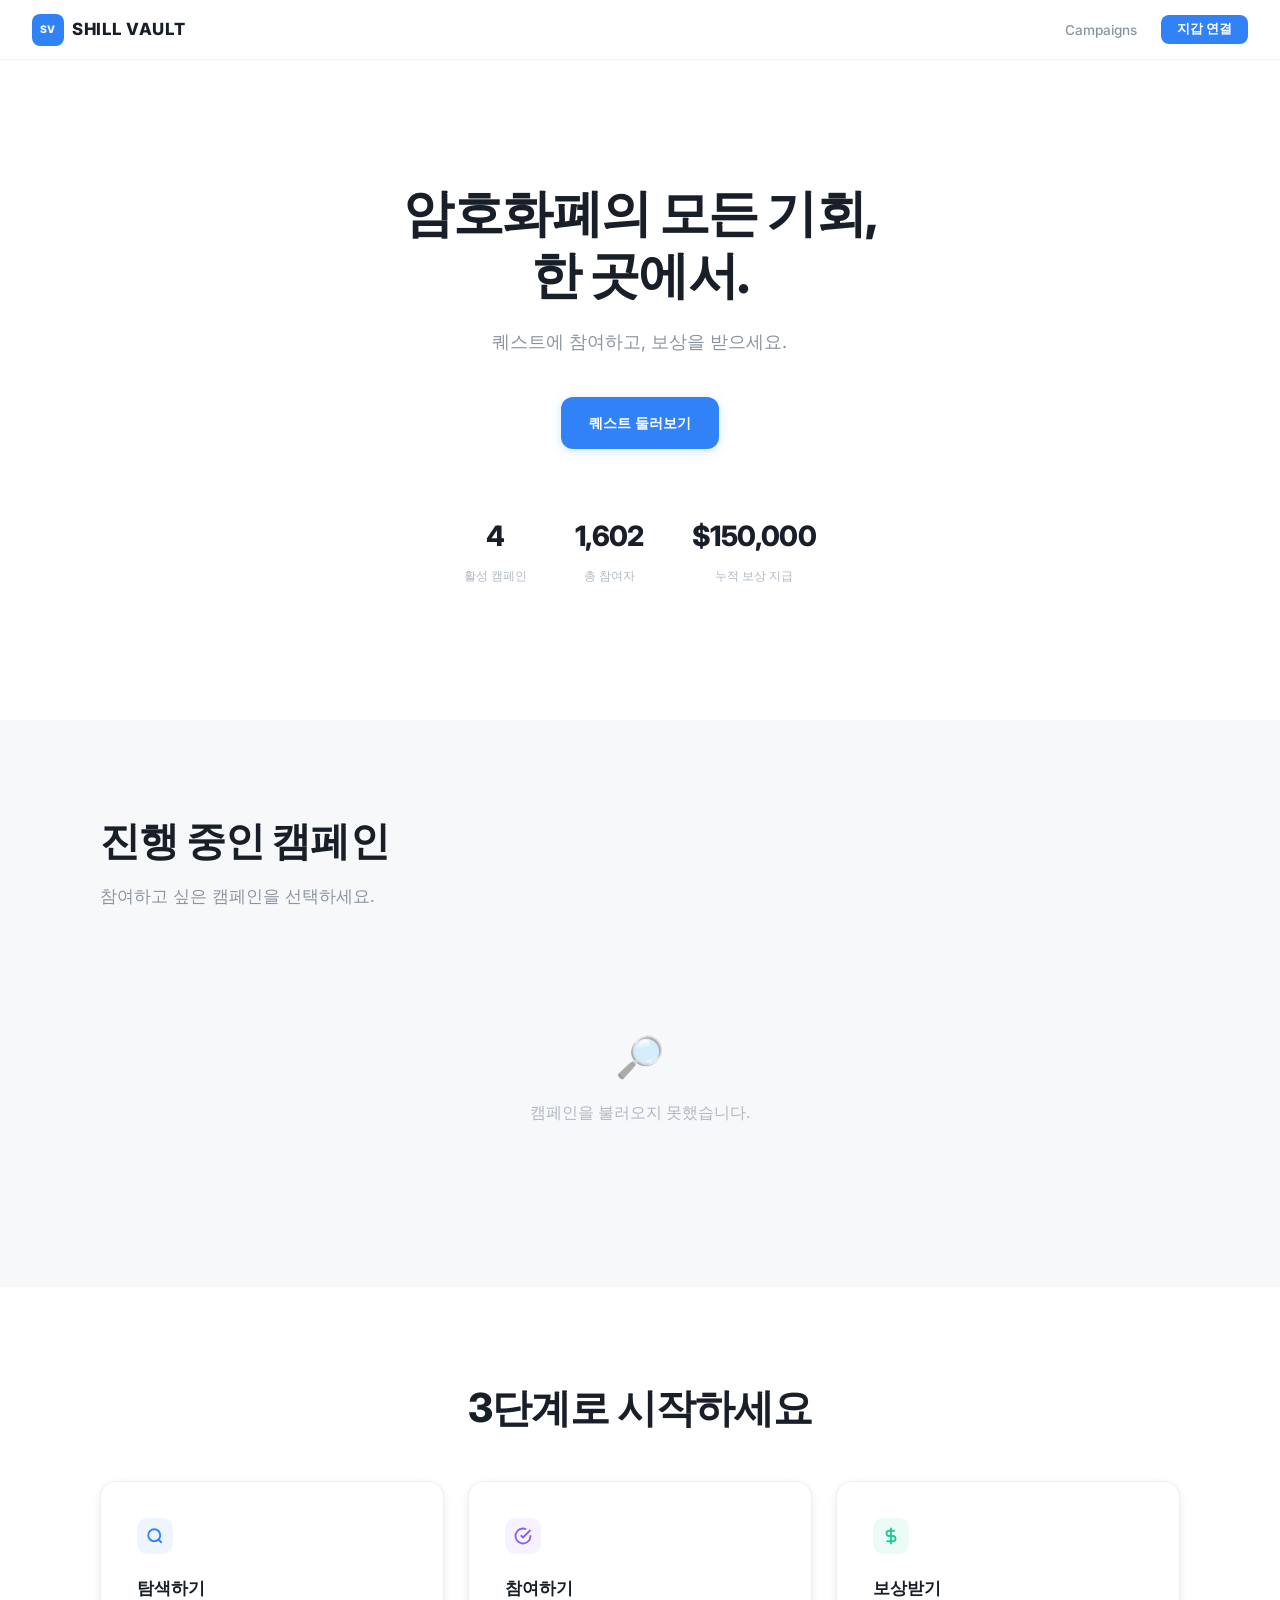
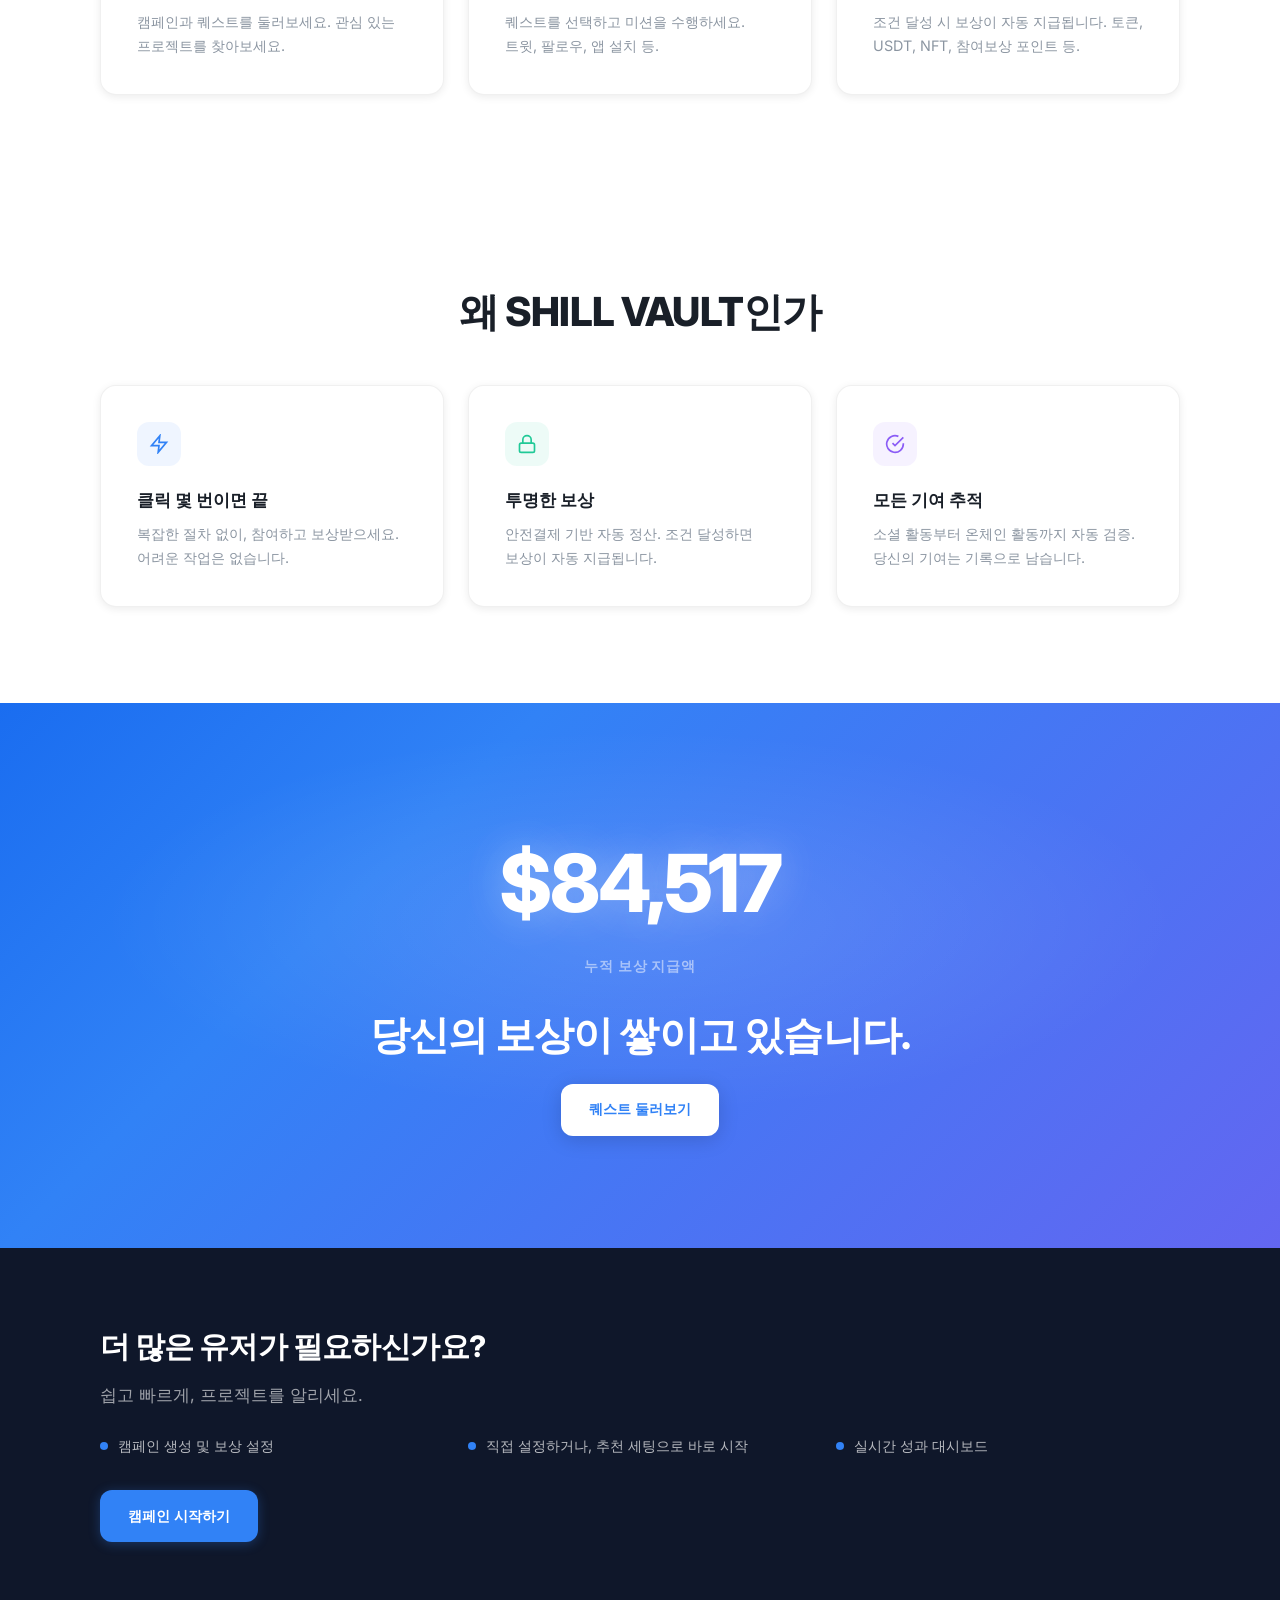
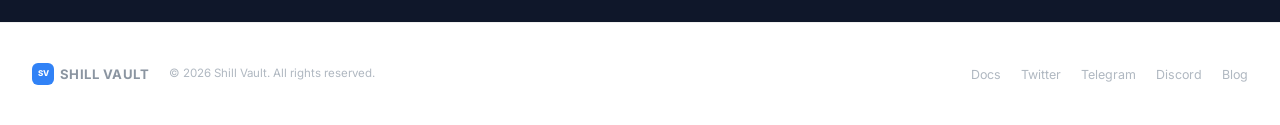
==== commit 53eb739b: "Split KOL min followers into Twitter/Telegram, replace YouTube with 기타 - Separate Twitter and Telegr" ====
--- a/index.html
+++ b/index.html
@@ -338,21 +338,40 @@
           <span>해당 없음 (인플루언서 대상 아님)</span>
         </label>
         <div id="kolQuestArea">
-          <div class="reg-field" style="margin-bottom:0.75rem;">
-            <label>최소 팔로워 수</label>
-            <select id="cwMinFollower">
-              <option value="5000">5K+</option>
-              <option value="10000">10K+</option>
-              <option value="50000">50K+</option>
-              <option value="100000">100K+</option>
-            </select>
+          <div style="display:flex;gap:0.75rem;margin-bottom:0.75rem;">
+            <div class="reg-field" style="flex:1;">
+              <label>트위터 최소 팔로워</label>
+              <select id="cwMinTwitter">
+                <option value="500">500+</option>
+                <option value="1000">1K+</option>
+                <option value="3000">3K+</option>
+                <option value="5000" selected>5K+</option>
+                <option value="10000">10K+</option>
+                <option value="20000">20K+</option>
+                <option value="30000">30K+</option>
+                <option value="40000">40K+</option>
+              </select>
+            </div>
+            <div class="reg-field" style="flex:1;">
+              <label>텔레그램 최소 팔로워</label>
+              <select id="cwMinTelegram">
+                <option value="500">500+</option>
+                <option value="1000">1K+</option>
+                <option value="3000">3K+</option>
+                <option value="5000" selected>5K+</option>
+                <option value="10000">10K+</option>
+                <option value="20000">20K+</option>
+                <option value="30000">30K+</option>
+                <option value="40000">40K+</option>
+              </select>
+            </div>
           </div>
           <div class="wiz-quest-groups">
             <div class="wiz-quest-group">
               <div class="wiz-qg-label"><span class="wiz-qg-dot" style="background:var(--purple);"></span>콘텐츠</div>
               <div class="wiz-quest-item"><input type="checkbox" class="wiz-quest-cb" data-qtype="content" data-atype="review" data-target="kol" onchange="validateStep2()"><span class="wq-name">리뷰 작성 (텔레그램 광고 포함)</span></div>
-              <div class="wiz-quest-item"><input type="checkbox" class="wiz-quest-cb" data-qtype="content" data-atype="youtube_video" data-target="kol" onchange="validateStep2()"><span class="wq-name">유튜브 영상</span></div>
               <div class="wiz-quest-item"><input type="checkbox" class="wiz-quest-cb" data-qtype="content" data-atype="twitter_thread" data-target="kol" onchange="validateStep2()"><span class="wq-name">트위터 스레드</span></div>
+              <div class="wiz-quest-item"><input type="checkbox" class="wiz-quest-cb" data-qtype="content" data-atype="other_content" data-target="kol" onchange="validateStep2()"><span class="wq-name">기타</span></div>
             </div>
           </div>
         </div>
@@ -541,7 +560,7 @@
   awareness: ['twitter_follow', 'twitter_rt'],
   dapp: ['token_swap', 'nft_mint'],
   onchain: ['token_swap', 'nft_mint', 'staking'],
-  content: ['review', 'youtube_video', 'twitter_thread'],
+  content: ['review', 'twitter_thread', 'other_content'],
 };
 
 function toggleGoal(el) { el.classList.toggle('selected'); }
@@ -673,7 +692,11 @@
   if (skipGen) questSummary += '<span style="color:var(--text-3);">일반유저: 해당 없음</span>';
   else if (genNames.length) questSummary += '<div style="margin-bottom:0.25rem;"><span style="font-size:0.7rem;color:var(--text-3);">일반유저:</span> ' + qTags(genNames) + '</div>';
   if (skipKOL) questSummary += '<span style="color:var(--text-3);">KOL: 해당 없음</span>';
-  else if (kolNames.length) questSummary += '<div><span style="font-size:0.7rem;color:var(--text-3);">KOL:</span> ' + qTags(kolNames) + '</div>';
+  else if (kolNames.length) {
+    const tw = document.getElementById('cwMinTwitter')?.selectedOptions[0]?.text || '-';
+    const tg = document.getElementById('cwMinTelegram')?.selectedOptions[0]?.text || '-';
+    questSummary += '<div><span style="font-size:0.7rem;color:var(--text-3);">KOL:</span> ' + qTags(kolNames) + '<div style="font-size:0.72rem;color:var(--text-3);margin-top:0.2rem;">트위터 ' + tw + ' · 텔레그램 ' + tg + '</div></div>';
+  }
 
   document.getElementById('wizReview').innerHTML =
     r('프로젝트', name) + r('체인', chain) + r('기간', startD + ' ~ ' + endD) + r('목표', goals.join(', ') || '-') +
@@ -806,6 +829,8 @@
         reward_token: document.getElementById('cwToken').value,
         reward_amount: Number(document.getElementById('cwBudget').value) || 0,
         max_participants: 500,
+        min_twitter_followers: Number(document.getElementById('cwMinTwitter')?.value) || 0,
+        min_telegram_followers: Number(document.getElementById('cwMinTelegram')?.value) || 0,
         quests,
       }),
     });
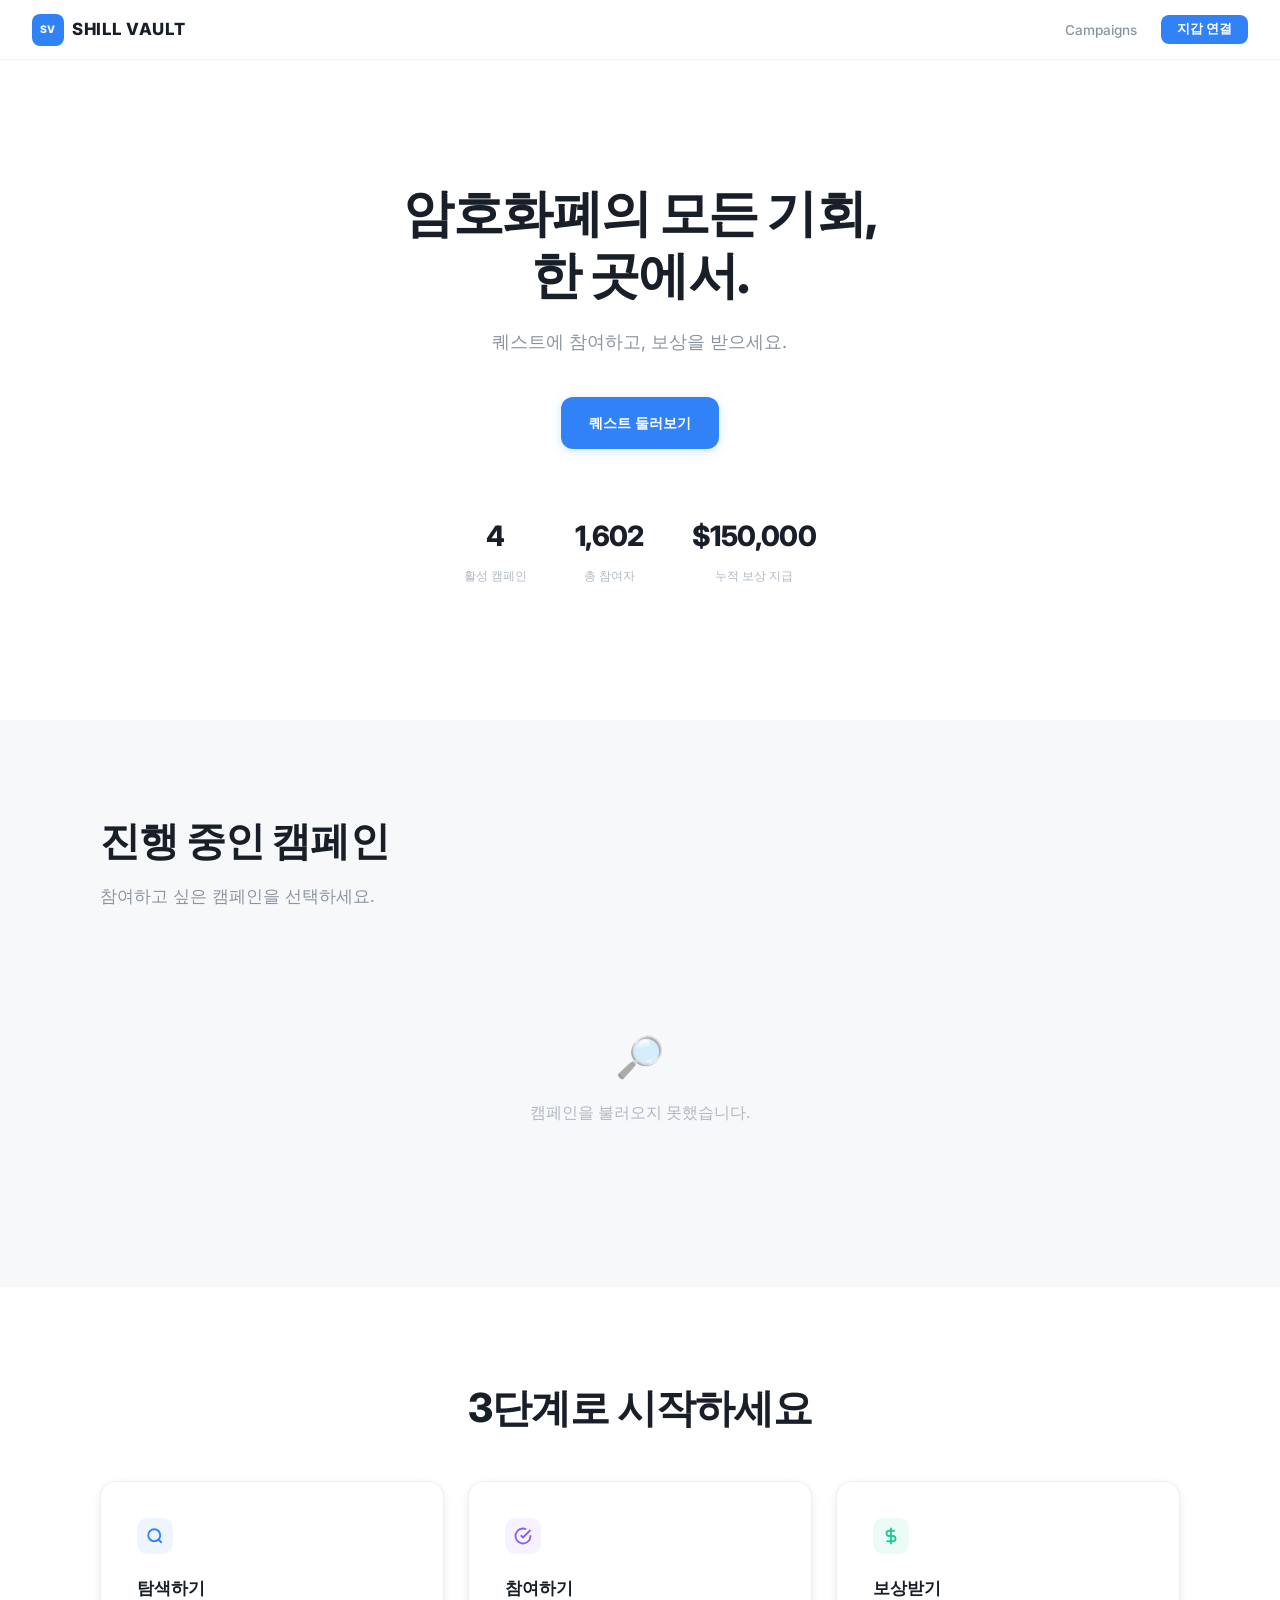
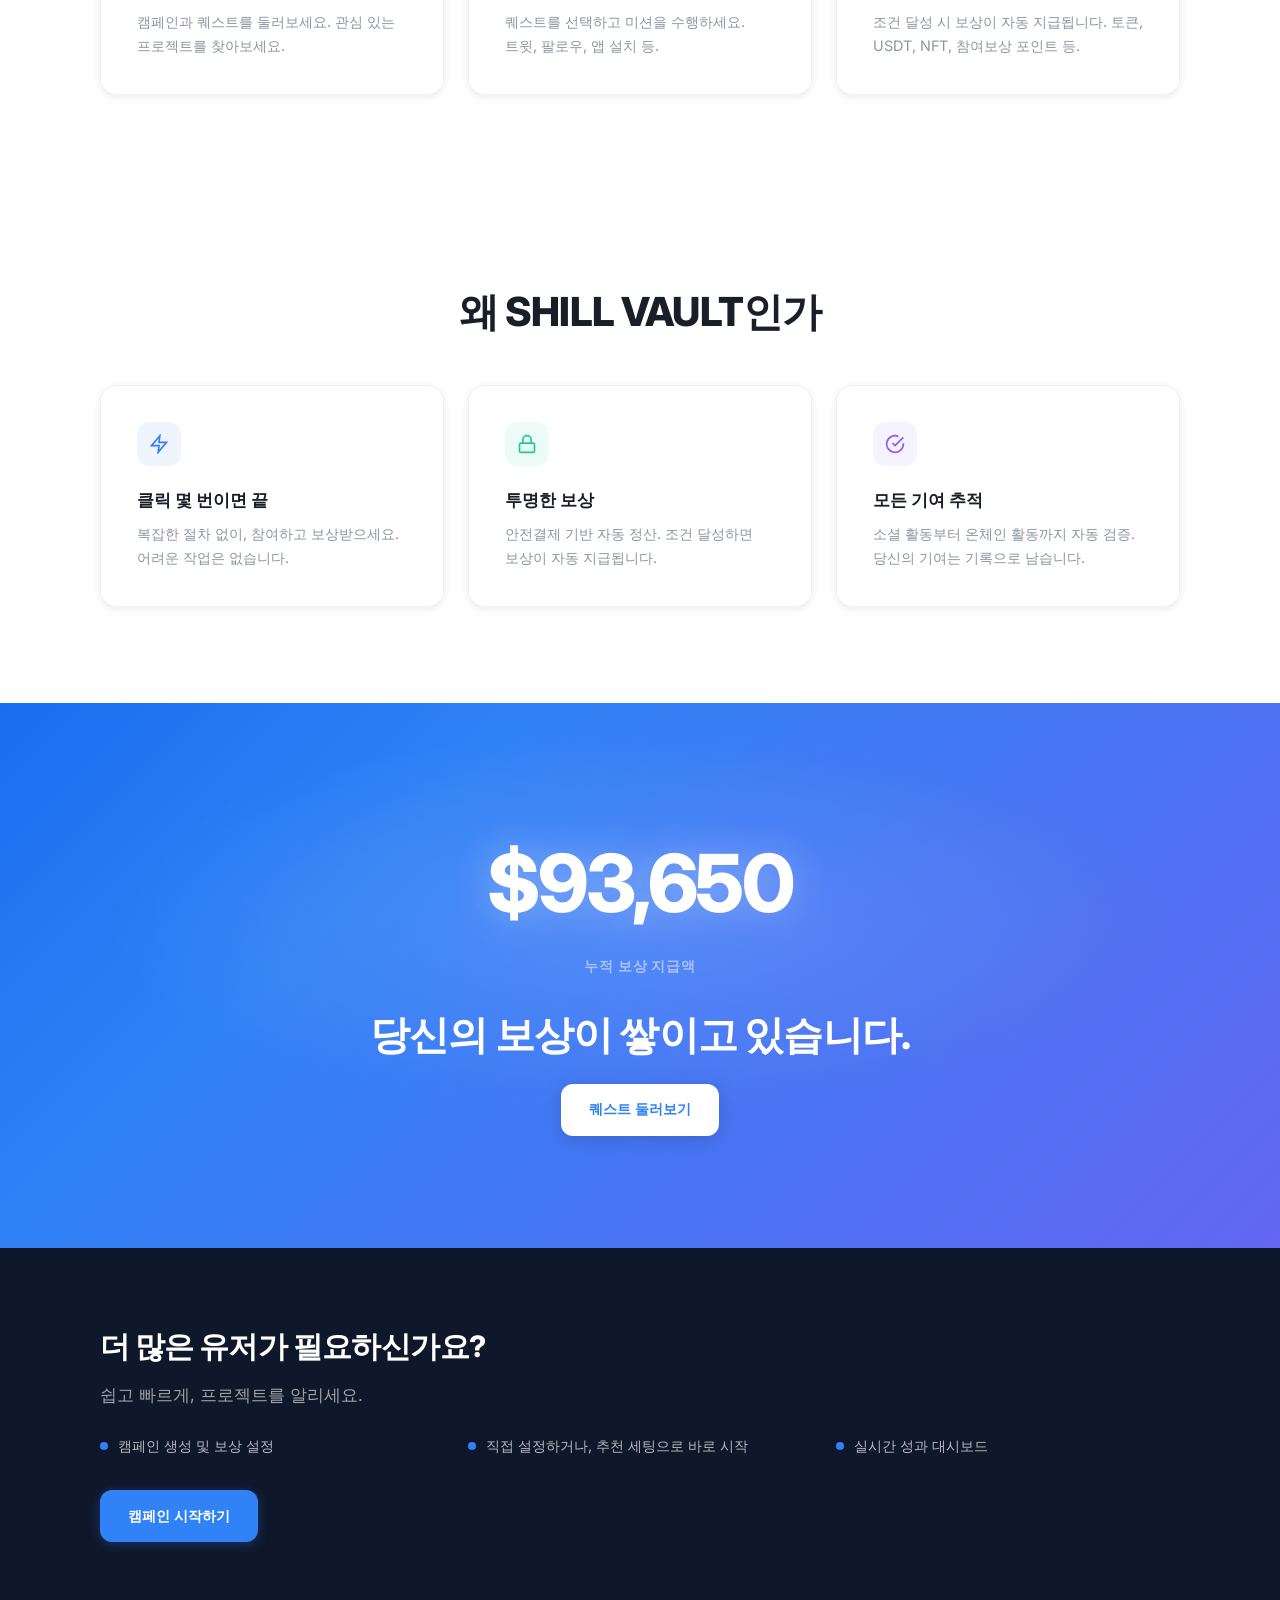
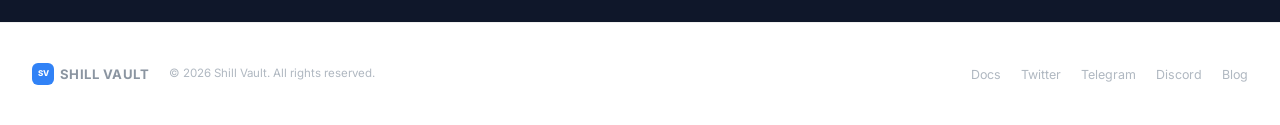
==== commit 1304c5e4: "Improve wizard step 2 skip logic and step 3 reward grouping Step 2: "해당없음" now disables all items in" ====
--- a/index.html
+++ b/index.html
@@ -593,18 +593,32 @@
 function toggleGeneralSkip() {
   const skip = document.getElementById('skipGeneral').checked;
   const area = document.getElementById('generalQuestArea');
-  area.style.display = skip ? 'none' : '';
   if (skip) {
-    $$('#generalQuestArea .wiz-quest-cb').forEach(cb => cb.checked = false);
+    $$('#generalQuestArea .wiz-quest-cb').forEach(cb => { cb.checked = false; cb.disabled = true; });
+    $$('#generalQuestArea select').forEach(s => s.disabled = true);
+    area.style.opacity = '0.4';
+    area.style.pointerEvents = 'none';
+  } else {
+    $$('#generalQuestArea .wiz-quest-cb').forEach(cb => cb.disabled = false);
+    $$('#generalQuestArea select').forEach(s => s.disabled = false);
+    area.style.opacity = '';
+    area.style.pointerEvents = '';
   }
 }
 
 function toggleKOLSkip() {
   const skip = document.getElementById('skipKOL').checked;
   const area = document.getElementById('kolQuestArea');
-  area.style.display = skip ? 'none' : '';
   if (skip) {
-    $$('#kolQuestArea .wiz-quest-cb').forEach(cb => cb.checked = false);
+    $$('#kolQuestArea .wiz-quest-cb').forEach(cb => { cb.checked = false; cb.disabled = true; });
+    $$('#kolQuestArea select').forEach(s => s.disabled = true);
+    area.style.opacity = '0.4';
+    area.style.pointerEvents = 'none';
+  } else {
+    $$('#kolQuestArea .wiz-quest-cb').forEach(cb => cb.disabled = false);
+    $$('#kolQuestArea select').forEach(s => s.disabled = false);
+    area.style.opacity = '';
+    area.style.pointerEvents = '';
   }
 }
 
@@ -647,17 +661,27 @@
 // ---- Step 3: Build reward inputs & summary ----
 function buildStep3() {
   const container = document.getElementById('questRewardInputs');
-  const quests = [];
+  const skipGen = document.getElementById('skipGeneral').checked;
+  const skipKOL = document.getElementById('skipKOL').checked;
+  const general = [];
+  const kol = [];
   $$('.wiz-quest-cb:checked').forEach(cb => {
     const name = cb.closest('.wiz-quest-item')?.querySelector('.wq-name')?.textContent;
-    const target = cb.dataset.target;
-    const tag = target === 'kol' ? ' (KOL)' : '';
-    if (name) quests.push({ atype: cb.dataset.atype, name: name + tag, rawName: name });
+    if (!name) return;
+    if (cb.dataset.target === 'kol') kol.push({ atype: cb.dataset.atype, name });
+    else general.push({ atype: cb.dataset.atype, name });
   });
+  const row = (q) => '<div class="wiz-qr-row"><span class="wiz-qr-name">' + q.name + '</span><div class="wiz-qr-input"><span>$</span><input type="number" placeholder="0" data-atype="' + q.atype + '"></div></div>';
   let html = '';
-  quests.forEach(q => {
-    html += '<div class="wiz-qr-row"><span class="wiz-qr-name">' + q.name + '</span><div class="wiz-qr-input"><span>$</span><input type="number" placeholder="0" data-atype="' + q.atype + '"></div></div>';
-  });
+  if (!skipGen && general.length > 0) {
+    html += '<div class="wiz-qr-group-header">&#128203; 일반 유저 퀘스트 보상</div>';
+    general.forEach(q => html += row(q));
+  }
+  if (!skipKOL && kol.length > 0) {
+    if (html) html += '<div class="wiz-qr-divider"></div>';
+    html += '<div class="wiz-qr-group-header">&#11088; 인플루언서 퀘스트 보상</div>';
+    kol.forEach(q => html += row(q));
+  }
   if (!html) html = '<p style="color:var(--text-3);font-size:0.82rem;">선택된 퀘스트가 없습니다.</p>';
   container.innerHTML = html;
   buildSummary();
@@ -791,9 +815,12 @@
     // Reset form state
     document.getElementById('skipGeneral').checked = false;
     document.getElementById('skipKOL').checked = false;
-    document.getElementById('generalQuestArea').style.display = '';
-    document.getElementById('kolQuestArea').style.display = '';
-    $$('.wiz-quest-cb').forEach(cb => cb.checked = false);
+    ['generalQuestArea', 'kolQuestArea'].forEach(id => {
+      const a = document.getElementById(id);
+      a.style.opacity = ''; a.style.pointerEvents = '';
+    });
+    $$('.wiz-quest-cb').forEach(cb => { cb.checked = false; cb.disabled = false; });
+    $$('#kolQuestArea select').forEach(s => s.disabled = false);
     $$('.wiz-goal').forEach(g => g.classList.remove('selected'));
     document.getElementById('step1Msg').style.display = 'none';
     document.getElementById('step2Msg').style.display = 'none';
--- a/style.css
+++ b/style.css
@@ -497,6 +497,15 @@
   margin: 0; padding: 0; cursor: pointer;
 }
 .wiz-quest-item .wq-name { font-size: 0.85rem; font-weight: 500; color: var(--text); white-space: nowrap; }
+/* Quest reward group headers */
+.wiz-qr-group-header {
+  font-size: 0.82rem; font-weight: 700; color: var(--text);
+  padding: 0.5rem 0 0.3rem; margin-bottom: 0.1rem;
+}
+.wiz-qr-divider {
+  height: 1px; background: var(--border); margin: 0.75rem 0;
+}
+
 /* Quest reward inputs */
 .wiz-qr-list { display: flex; flex-direction: column; gap: 0.35rem; }
 .wiz-qr-row {
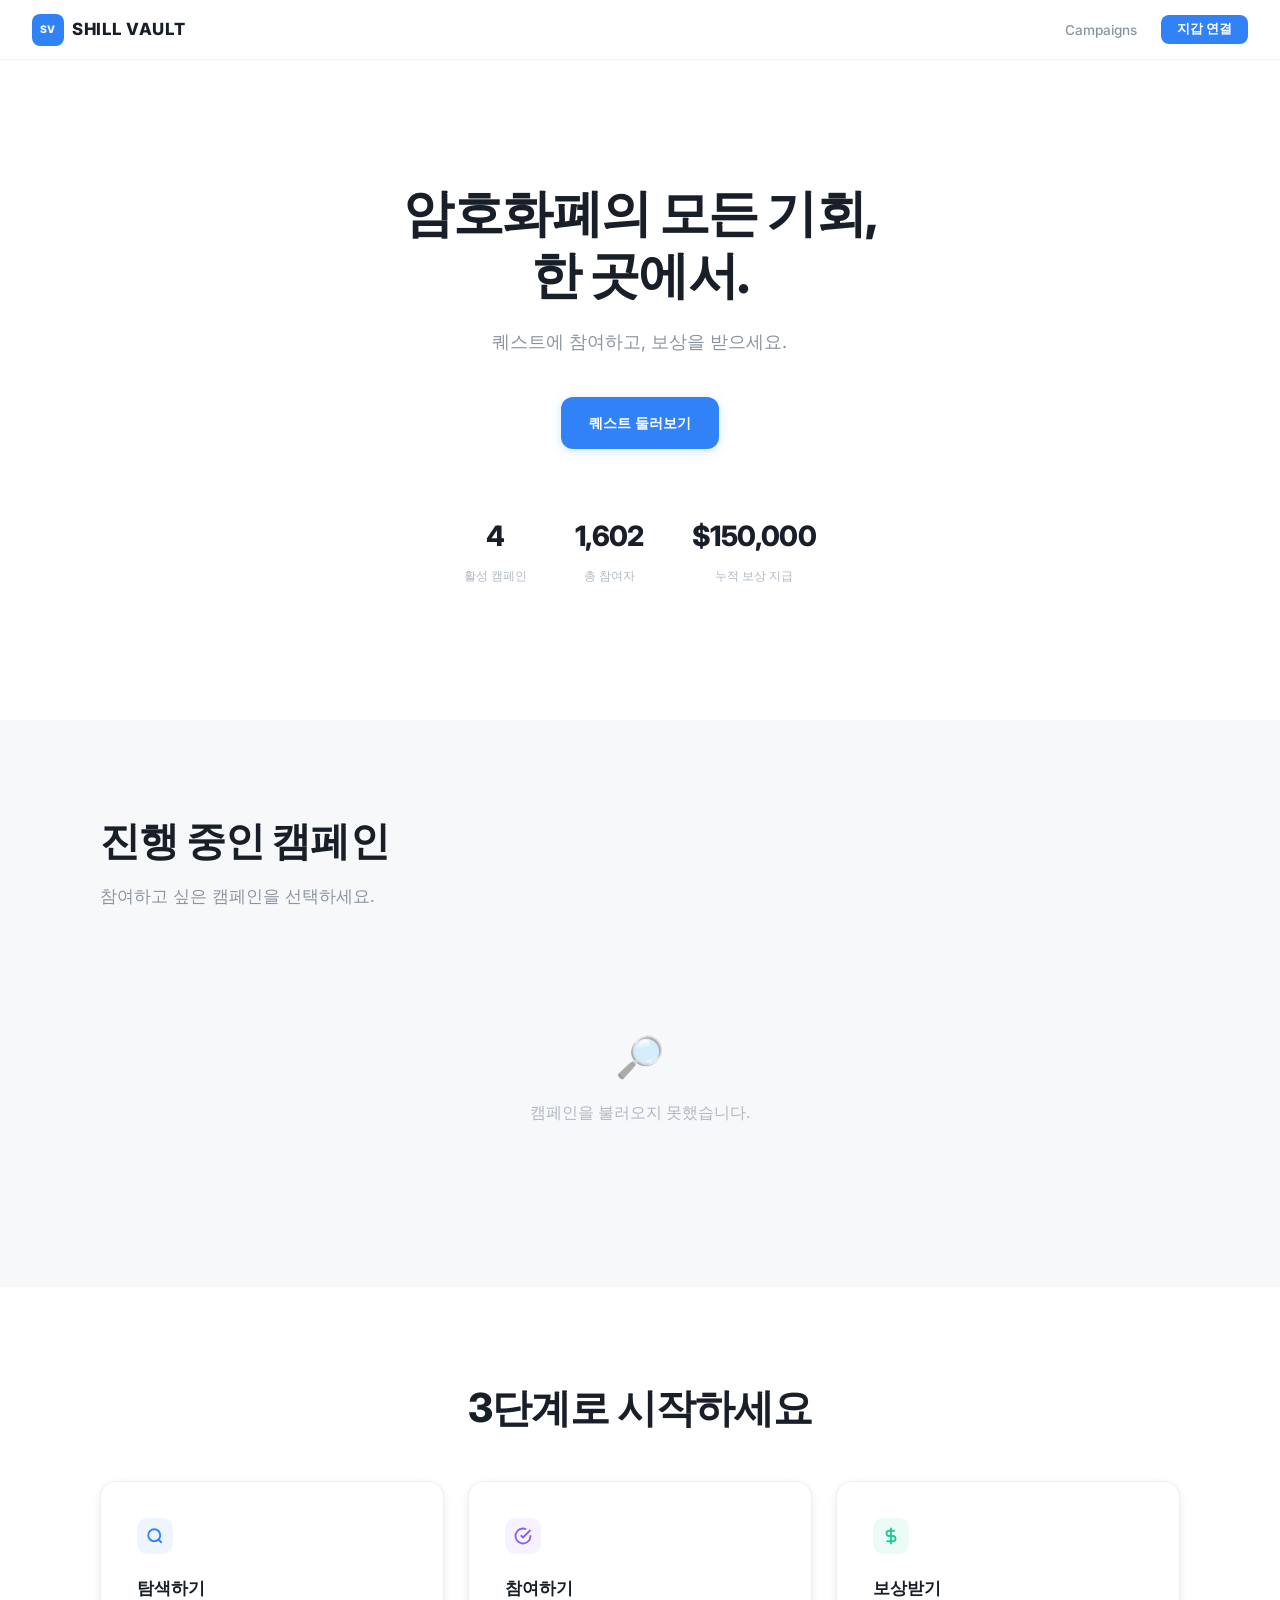
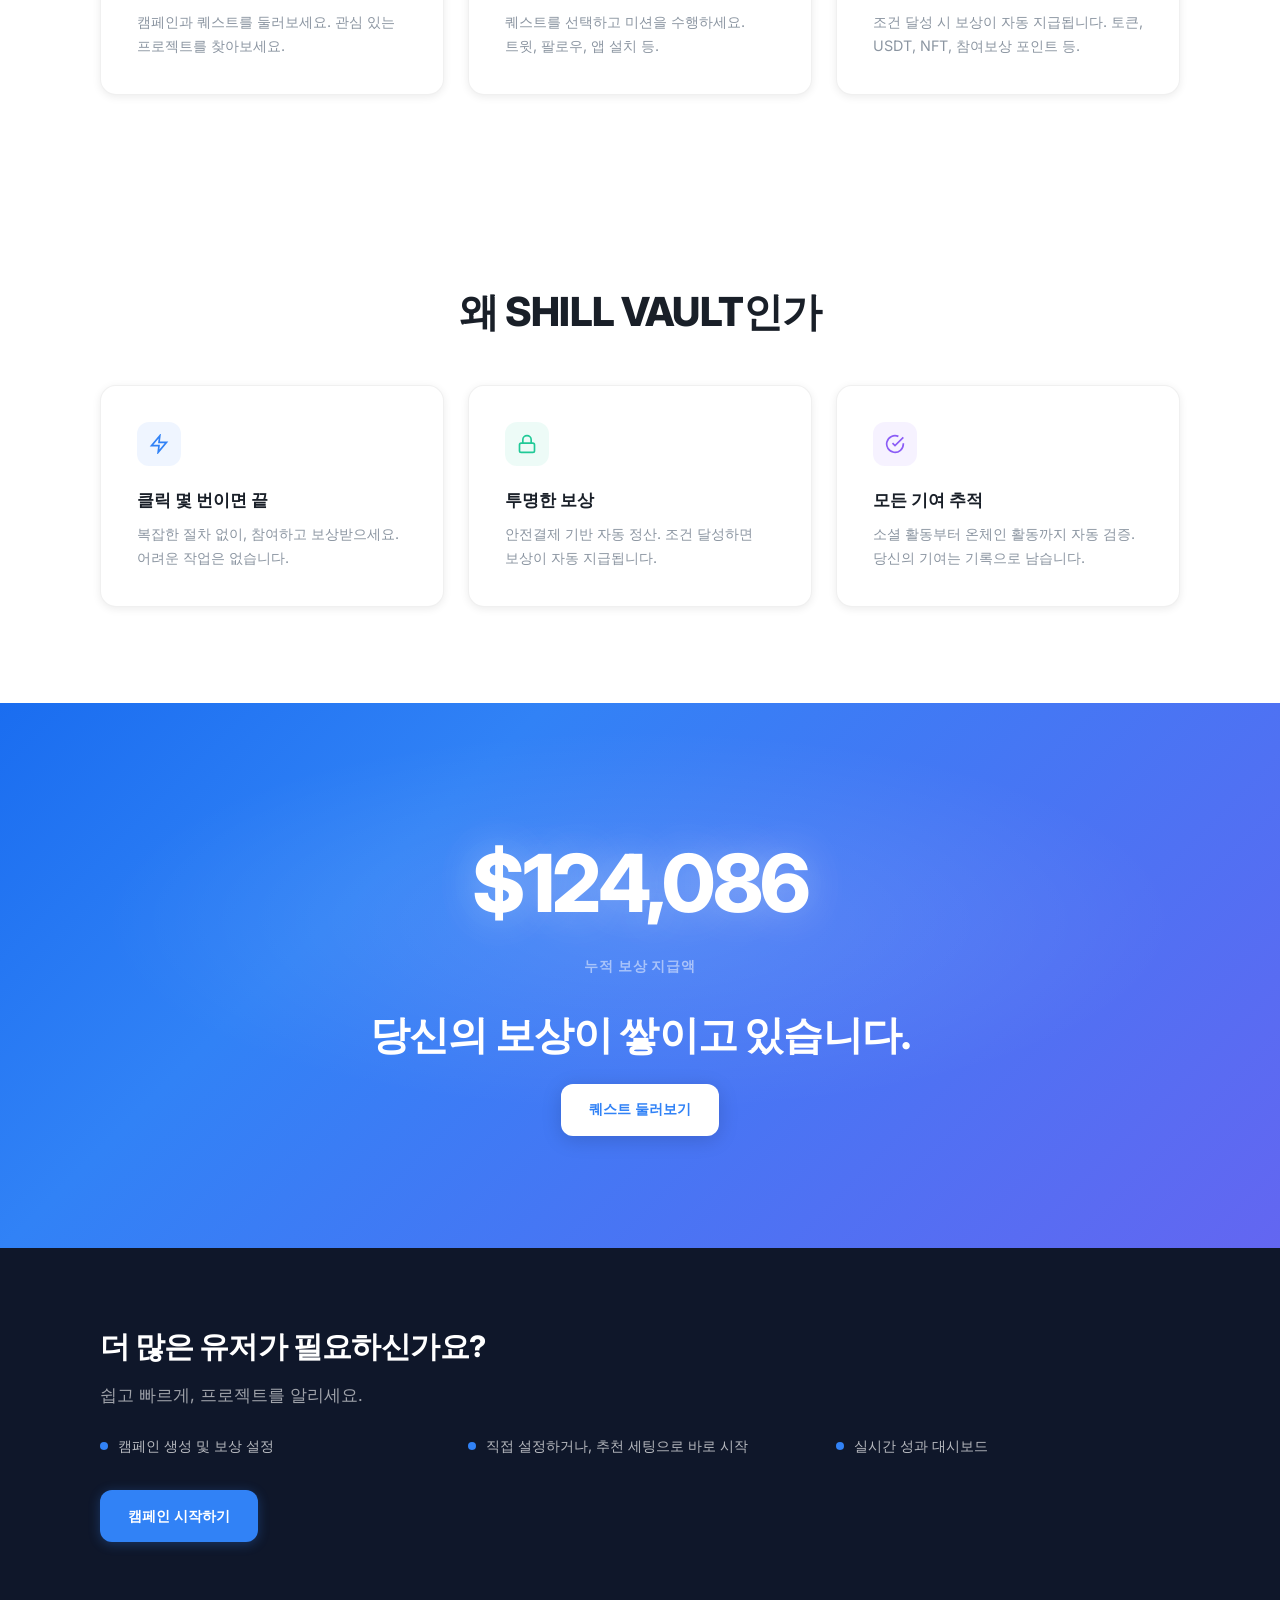
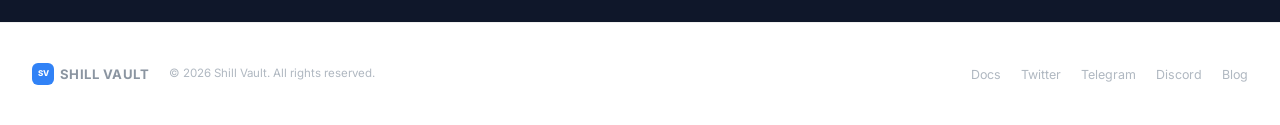
==== commit 710f1f8e: "Fix campaign submit: await API call, show errors on failure - wizGo now async, awaits submitCampaign" ====
--- a/index.html
+++ b/index.html
@@ -745,7 +745,7 @@
   });
 }
 
-function wizGo(dir) {
+async function wizGo(dir) {
   // Block if disabled
   if (dir === 1 && document.getElementById('wizNext').classList.contains('disabled')) return;
 
@@ -768,17 +768,26 @@
       setTimeout(() => document.getElementById('wizReview').classList.remove('shake'), 500);
       return;
     }
-    const budget = Number(document.getElementById('cwBudget').value) || 0;
-    document.getElementById('doneBudget').textContent = '$' + budget.toLocaleString();
-    document.getElementById('doneQuests').textContent = $$('.wiz-quest-cb:checked').length + '개';
-    submitCampaignToBackend();
-    for (let i = 1; i <= WIZ_TOTAL; i++) document.getElementById('wizStep' + i).style.display = 'none';
-    document.getElementById('wizDone').style.display = 'block';
-    document.getElementById('wizNav').style.display = 'none';
-    document.getElementById('wizBar').style.width = '100%';
-    // Mark all dots done
-    $$('.wiz-dots .wiz-dot').forEach(d => { d.classList.remove('active'); d.classList.add('done'); });
-    launchConfetti();
+    const btn = document.getElementById('wizNext');
+    btn.textContent = '제출 중...';
+    btn.classList.add('disabled');
+    try {
+      await submitCampaignToBackend();
+      const budget = Number(document.getElementById('cwBudget').value) || 0;
+      document.getElementById('doneBudget').textContent = '$' + budget.toLocaleString();
+      document.getElementById('doneQuests').textContent = $$('.wiz-quest-cb:checked').length + '개';
+      for (let i = 1; i <= WIZ_TOTAL; i++) document.getElementById('wizStep' + i).style.display = 'none';
+      document.getElementById('wizDone').style.display = 'block';
+      document.getElementById('wizNav').style.display = 'none';
+      document.getElementById('wizBar').style.width = '100%';
+      $$('.wiz-dots .wiz-dot').forEach(d => { d.classList.remove('active'); d.classList.add('done'); });
+      launchConfetti();
+      loadCampaignCards();
+    } catch (e) {
+      btn.textContent = '캠페인 제출';
+      btn.classList.remove('disabled');
+      alert('캠페인 제출 실패: ' + (e.message || '서버 오류'));
+    }
     return;
   }
 
@@ -832,37 +841,34 @@
 }
 
 async function submitCampaignToBackend() {
-  if (!Auth.isLoggedIn) return;
-  try {
-    const quests = [];
-    $$('.wiz-quest-cb:checked').forEach(cb => {
-      const title = cb.closest('.wiz-quest-item')?.querySelector('.wq-name')?.textContent || '';
-      const rewardInput = document.querySelector('.wiz-qr-input input[data-atype="' + cb.dataset.atype + '"]');
-      quests.push({
-        title,
-        quest_type: cb.dataset.qtype,
-        action_type: cb.dataset.atype,
-        reward_per_user: Number(rewardInput?.value) || 0,
-      });
+  if (!Auth.isLoggedIn) throw new Error('로그인이 필요합니다.');
+  const quests = [];
+  $$('.wiz-quest-cb:checked').forEach(cb => {
+    const title = cb.closest('.wiz-quest-item')?.querySelector('.wq-name')?.textContent || '';
+    const rewardInput = document.querySelector('.wiz-qr-input input[data-atype="' + cb.dataset.atype + '"]');
+    quests.push({
+      title,
+      quest_type: cb.dataset.qtype,
+      action_type: cb.dataset.atype,
+      reward_per_user: Number(rewardInput?.value) || 0,
     });
-    await api('/api/campaigns', {
-      method: 'POST',
-      body: JSON.stringify({
-        project_name: document.getElementById('cwProjName').value,
-        chain: document.getElementById('cwChain').value,
-        category: document.getElementById('cwSector').value,
-        start_date: document.getElementById('cwStart').value || null,
-        end_date: document.getElementById('cwEnd').value || null,
-        reward_token: document.getElementById('cwToken').value,
-        reward_amount: Number(document.getElementById('cwBudget').value) || 0,
-        max_participants: 500,
-        min_twitter_followers: Number(document.getElementById('cwMinTwitter')?.value) || 0,
-        min_telegram_followers: Number(document.getElementById('cwMinTelegram')?.value) || 0,
-        quests,
-      }),
-    });
-    loadCampaignCards();
-  } catch (e) { console.error('Campaign submit failed:', e); }
+  });
+  await api('/api/campaigns', {
+    method: 'POST',
+    body: JSON.stringify({
+      project_name: document.getElementById('cwProjName').value,
+      chain: document.getElementById('cwChain').value,
+      category: document.getElementById('cwSector').value,
+      start_date: document.getElementById('cwStart').value || null,
+      end_date: document.getElementById('cwEnd').value || null,
+      reward_token: document.getElementById('cwToken').value,
+      reward_amount: Number(document.getElementById('cwBudget').value) || 0,
+      max_participants: 500,
+      min_twitter_followers: Number(document.getElementById('cwMinTwitter')?.value) || 0,
+      min_telegram_followers: Number(document.getElementById('cwMinTelegram')?.value) || 0,
+      quests,
+    }),
+  });
 }
 
 function launchConfetti() {
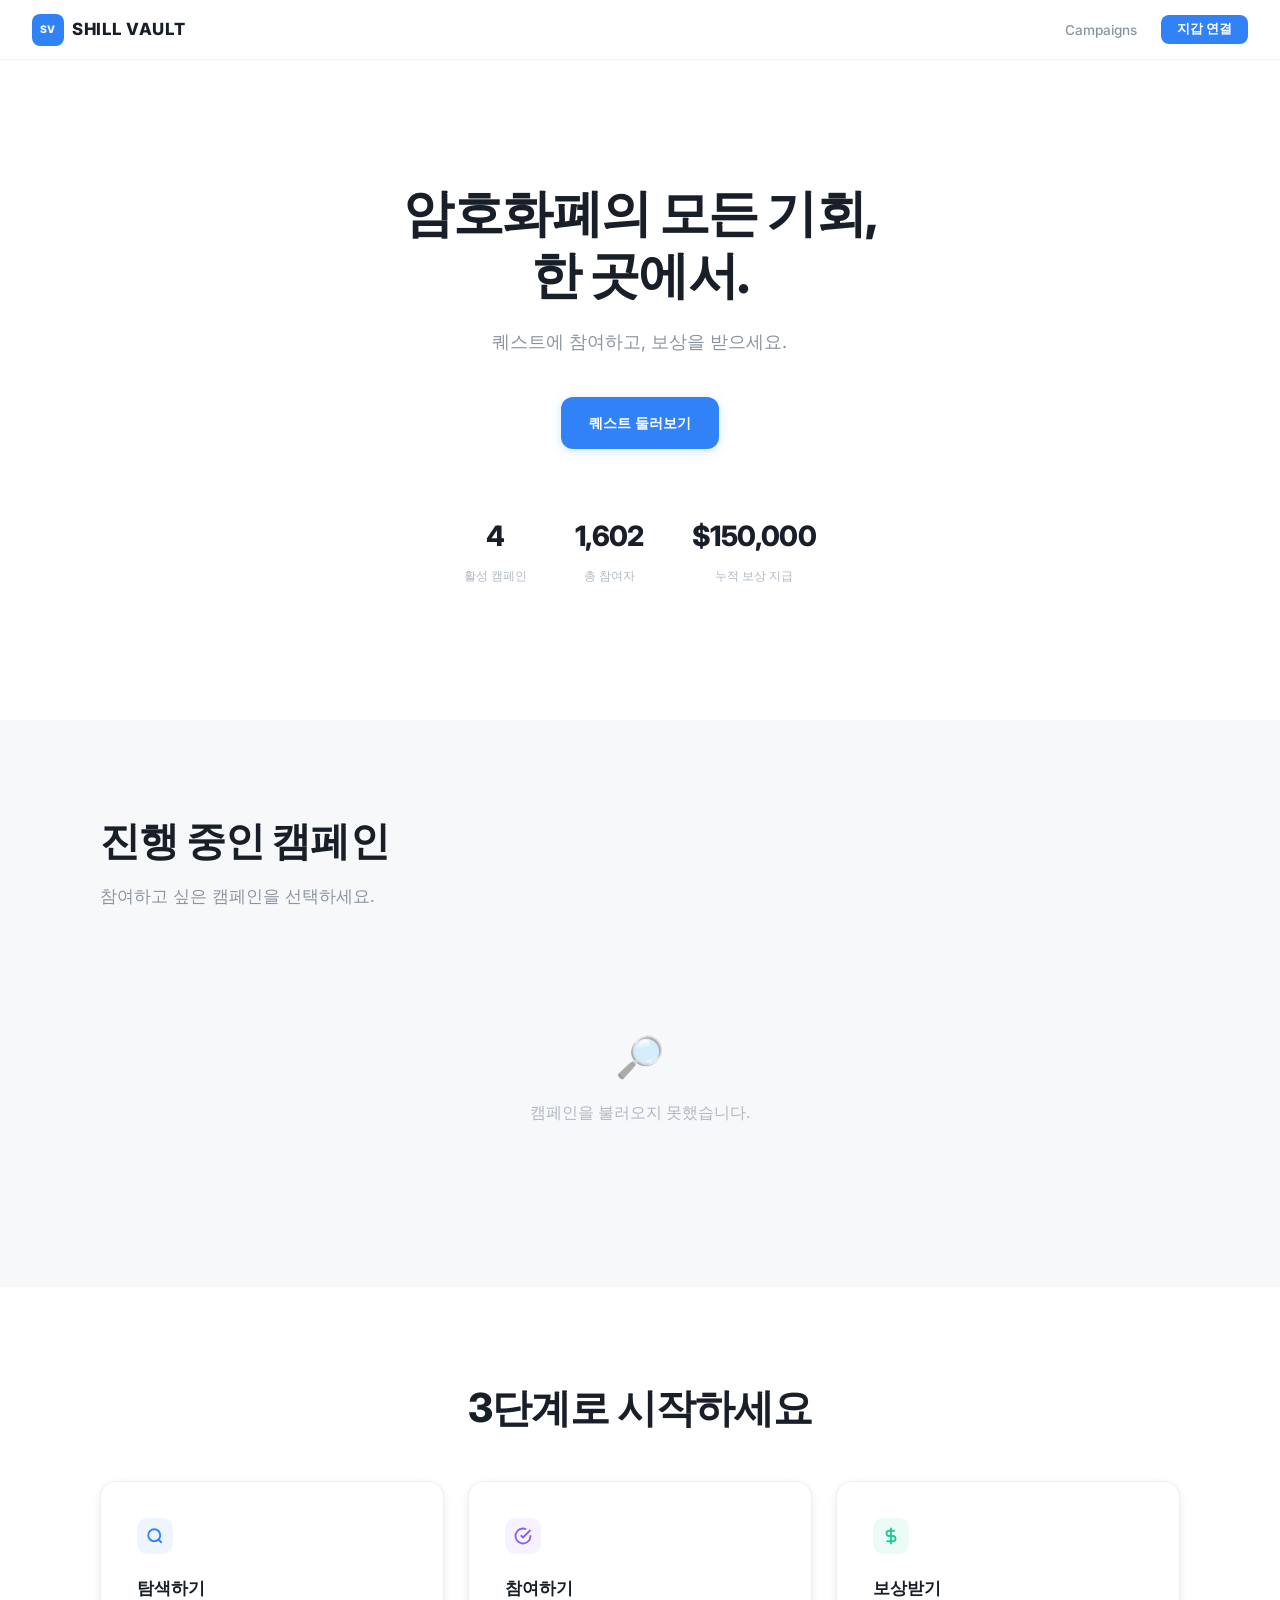
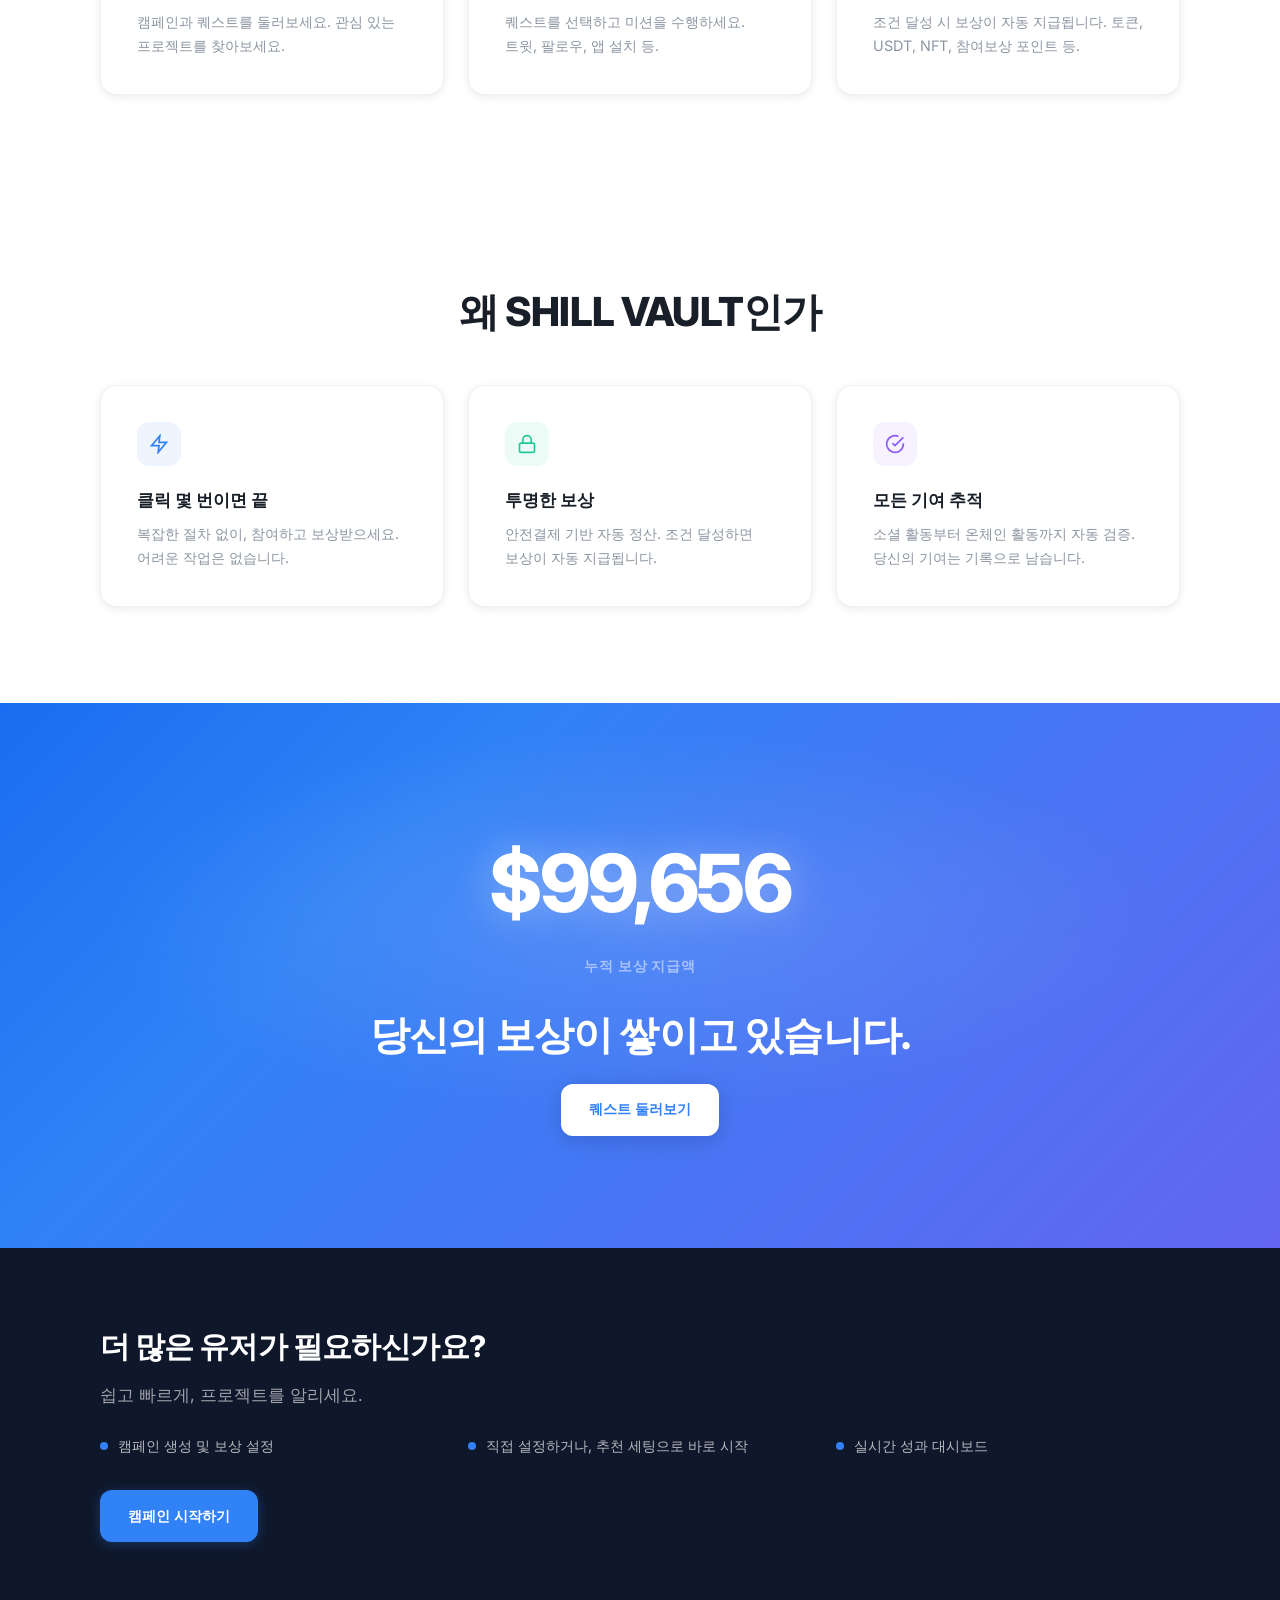
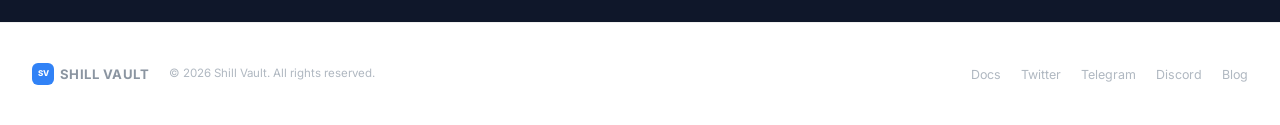
==== commit 651220a1: "Add TBD toggle and number validation to quest reward inputs - type="number" min="0" step="0.01" prev" ====
--- a/index.html
+++ b/index.html
@@ -671,7 +671,7 @@
     if (cb.dataset.target === 'kol') kol.push({ atype: cb.dataset.atype, name });
     else general.push({ atype: cb.dataset.atype, name });
   });
-  const row = (q) => '<div class="wiz-qr-row"><span class="wiz-qr-name">' + q.name + '</span><div class="wiz-qr-input"><span>$</span><input type="number" placeholder="0" data-atype="' + q.atype + '"></div></div>';
+  const row = (q) => '<div class="wiz-qr-row"><span class="wiz-qr-name">' + q.name + '</span><div class="wiz-qr-input"><span>$</span><input type="number" placeholder="0" min="0" step="0.01" data-atype="' + q.atype + '"></div><label class="wiz-tbd-label"><input type="checkbox" class="wiz-tbd-cb" onchange="toggleTBD(this)"><span>향후공개</span></label></div>';
   let html = '';
   if (!skipGen && general.length > 0) {
     html += '<div class="wiz-qr-group-header">&#128203; 일반 유저 퀘스트 보상</div>';
--- a/style.css
+++ b/style.css
@@ -509,11 +509,18 @@
 /* Quest reward inputs */
 .wiz-qr-list { display: flex; flex-direction: column; gap: 0.35rem; }
 .wiz-qr-row {
-  display: flex; align-items: center; justify-content: space-between;
+  display: flex; align-items: center; gap: 0.5rem;
   padding: 0.5rem 0.7rem; background: var(--bg-2); border: 1px solid var(--border);
-  border-radius: var(--r-xs);
-}
-.wiz-qr-name { font-size: 0.82rem; font-weight: 500; color: var(--text); }
+  border-radius: var(--r-xs); transition: opacity 0.2s;
+}
+.wiz-qr-row.tbd-active { opacity: 0.55; }
+.wiz-qr-row.tbd-active .wiz-qr-input { background: var(--bg-2); }
+.wiz-qr-name { font-size: 0.82rem; font-weight: 500; color: var(--text); flex: 1; }
+.wiz-tbd-label {
+  display: flex; align-items: center; gap: 0.3rem; cursor: pointer;
+  font-size: 0.7rem; color: var(--text-3); white-space: nowrap; user-select: none;
+}
+.wiz-tbd-label input { accent-color: var(--orange); }
 .wiz-qr-input {
   display: flex; align-items: center; gap: 0.3rem;
   background: var(--bg); border: 1px solid var(--border); border-radius: var(--r-xs);
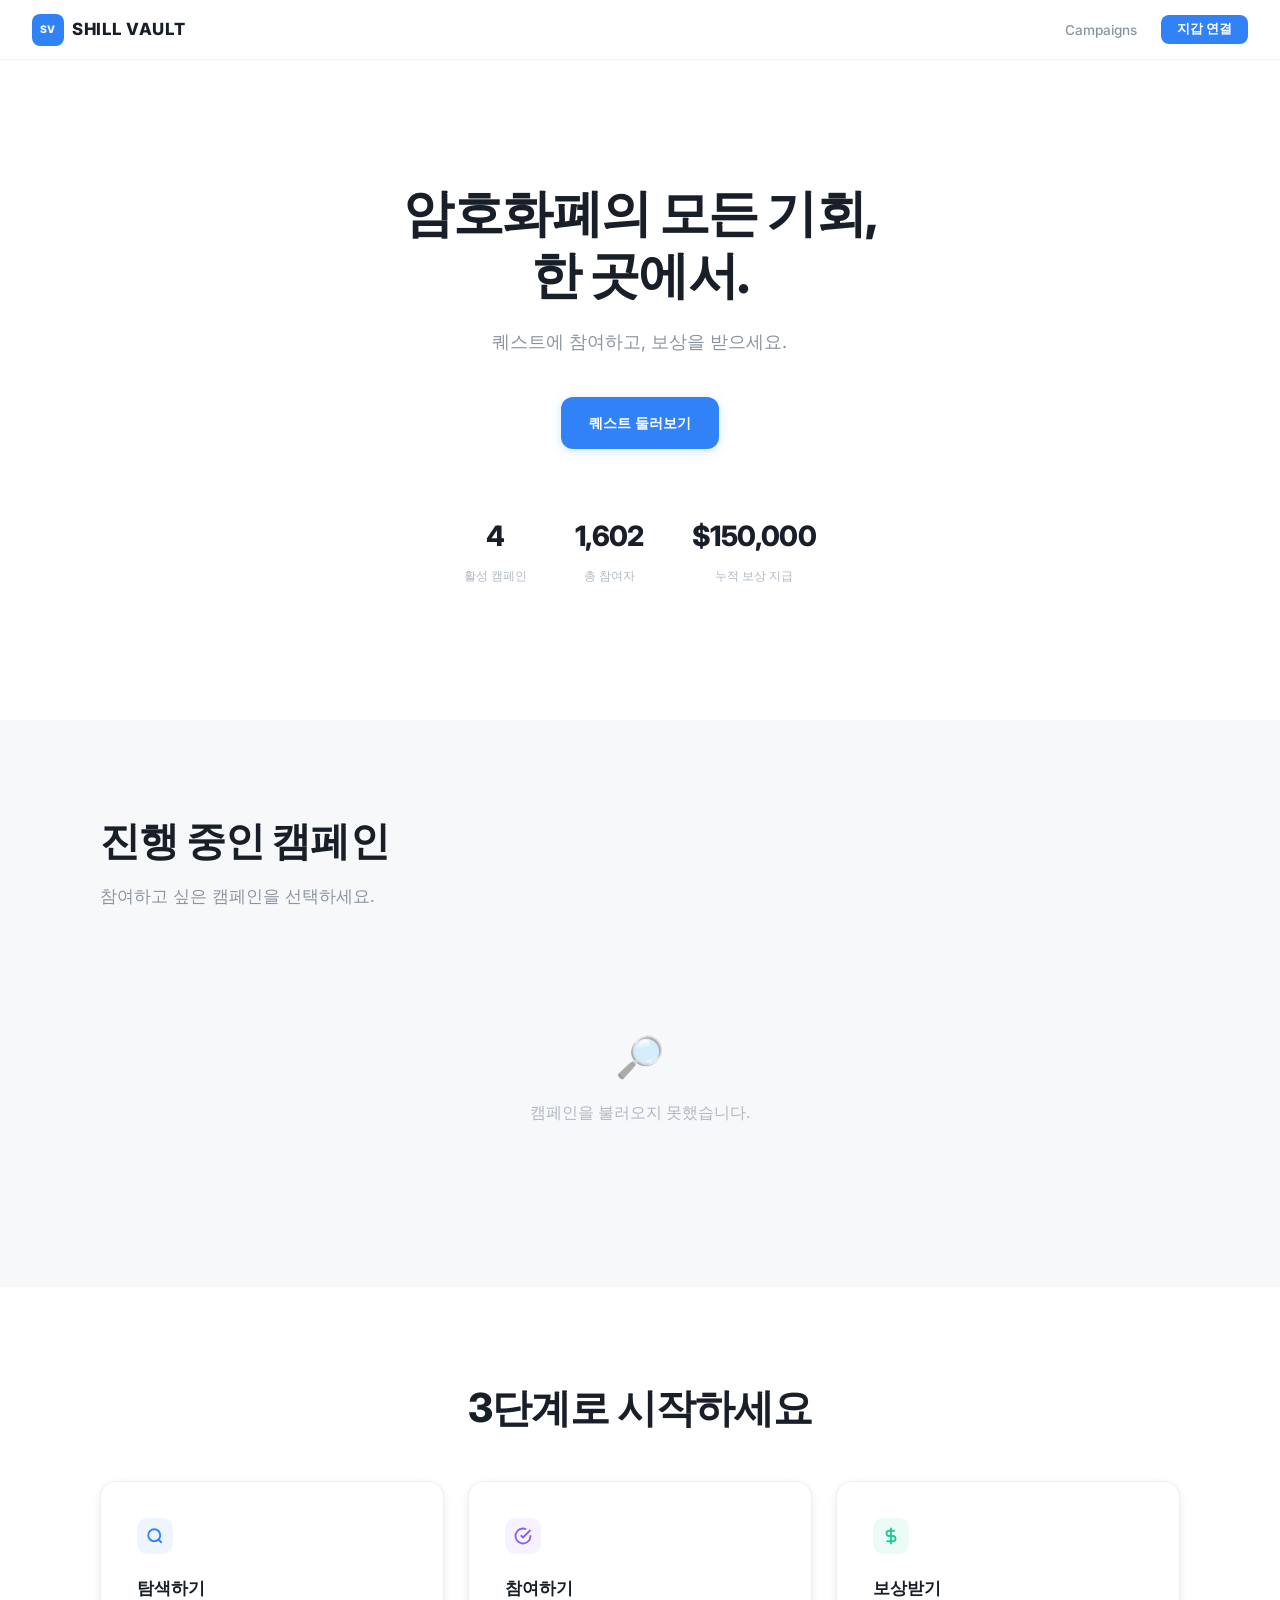
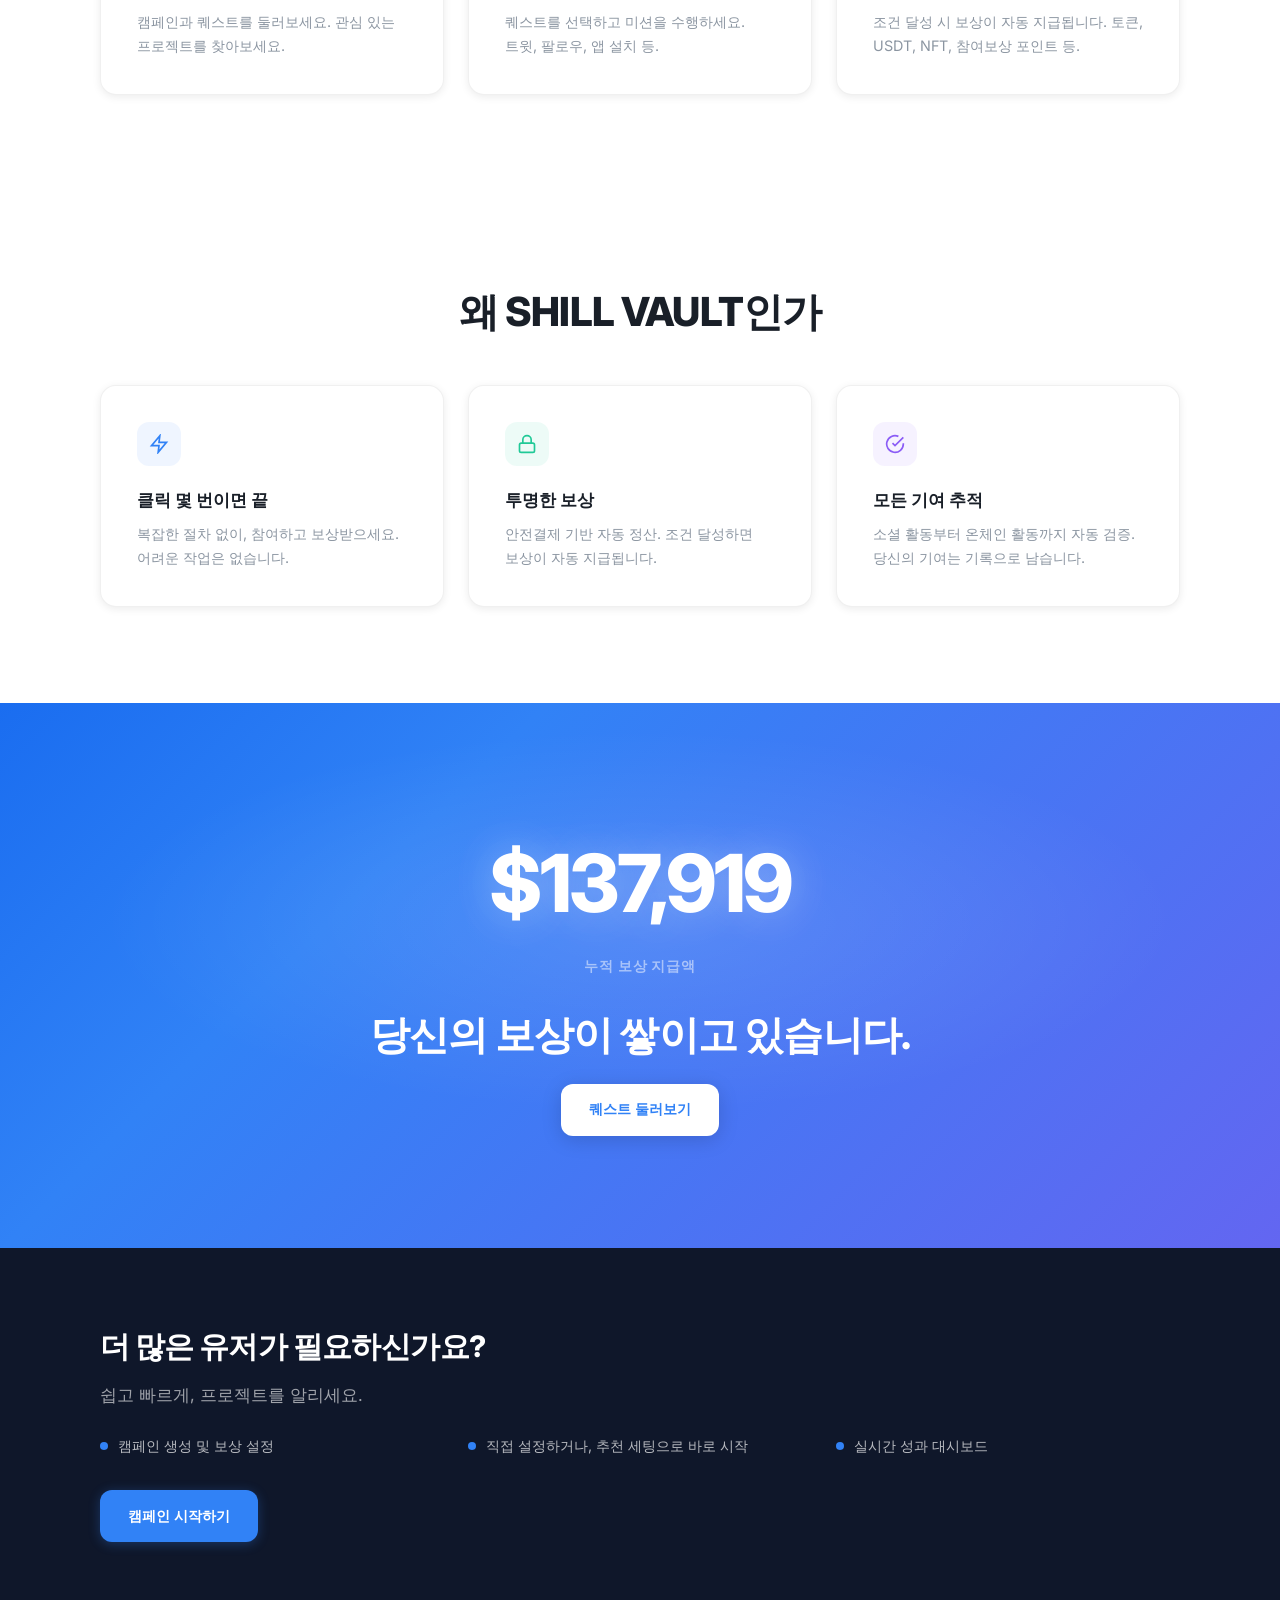
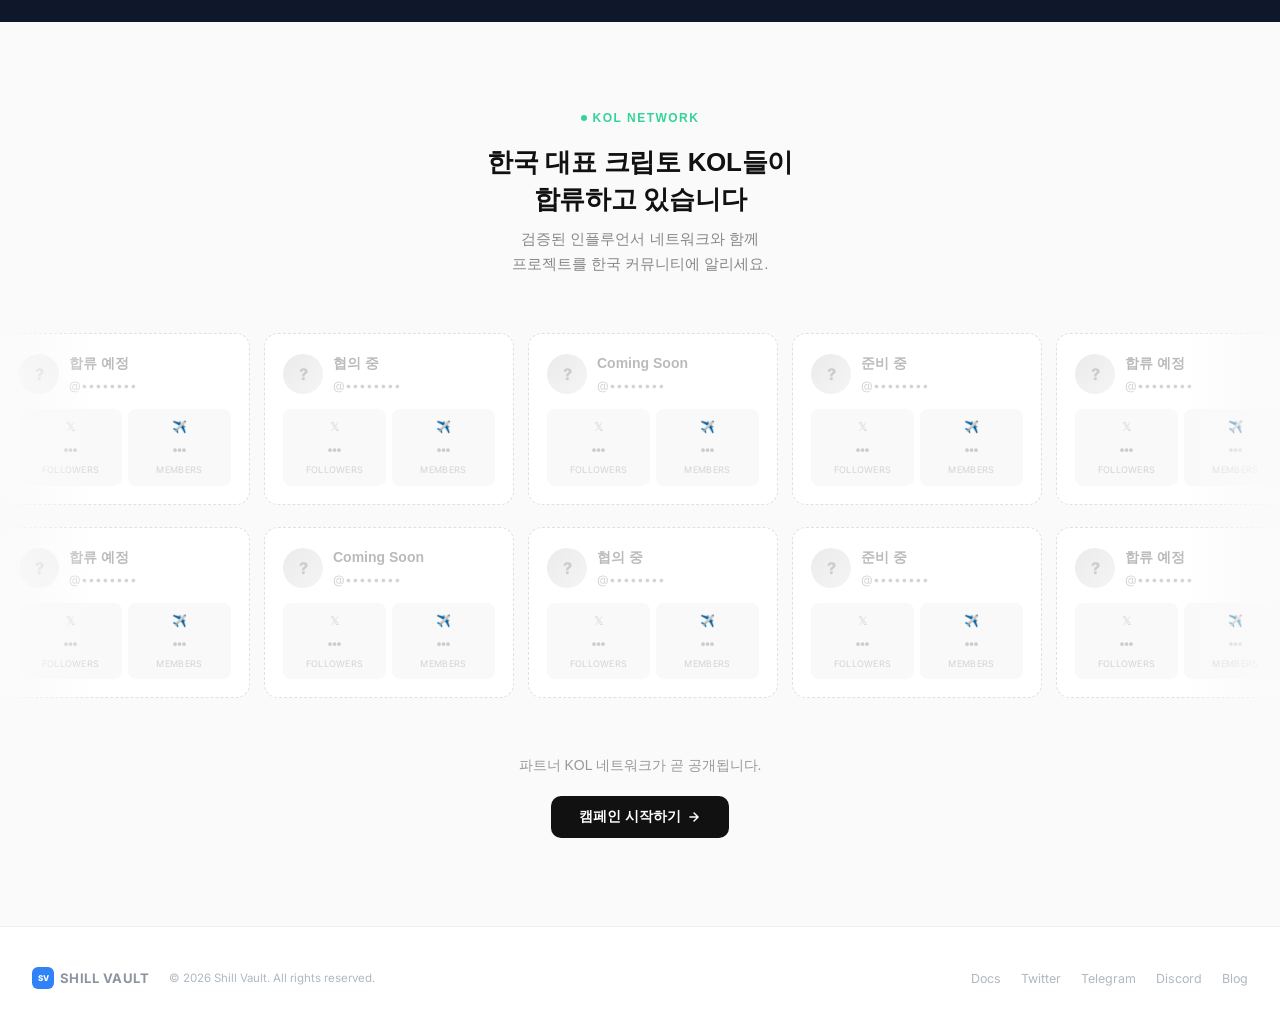
==== commit 35170385: "Add KOL showcase section to main page Co-Authored-By: Claude Opus 4.6 <noreply@anthropic.com>" ====
--- a/index.html
+++ b/index.html
@@ -153,6 +153,218 @@
     <a href="javascript:startCampaignOrLogin()" class="btn btn-purple rv" data-i18n="fp_cta">캠페인 시작하기</a>
   </div>
 </section>
+
+<!-- ==================== KOL SHOWCASE ==================== -->
+<style>
+.kol-section {
+  padding: 80px 24px 88px;
+  background: #fafafa;
+  overflow: hidden;
+}
+.kol-header {
+  text-align: center;
+  max-width: 560px;
+  margin: 0 auto 52px;
+}
+.kol-label {
+  display: inline-flex;
+  align-items: center;
+  gap: 6px;
+  font-size: 12px;
+  font-weight: 700;
+  color: #34d399;
+  letter-spacing: 1.5px;
+  text-transform: uppercase;
+  margin-bottom: 16px;
+  font-family: -apple-system, BlinkMacSystemFont, 'Segoe UI', sans-serif;
+}
+.kol-label-dot {
+  width: 6px; height: 6px;
+  background: #34d399;
+  border-radius: 50%;
+  animation: kolPulse 2.5s ease-in-out infinite;
+}
+@keyframes kolPulse { 0%,100%{opacity:1} 50%{opacity:.3} }
+
+.kol-title {
+  font-size: 26px;
+  font-weight: 800;
+  color: #111;
+  margin: 0 0 10px;
+  line-height: 1.4;
+  letter-spacing: -0.3px;
+  font-family: -apple-system, BlinkMacSystemFont, 'Segoe UI', sans-serif;
+}
+.kol-subtitle {
+  font-size: 15px;
+  color: #888;
+  margin: 0;
+  line-height: 1.65;
+  font-family: -apple-system, BlinkMacSystemFont, 'Segoe UI', sans-serif;
+}
+
+/* ── 트랙 ── */
+.kol-track-area {
+  position: relative;
+  margin: 0 -24px;
+}
+.kol-track-area::before,
+.kol-track-area::after {
+  content:''; position:absolute; top:0; bottom:0;
+  width:100px; z-index:2; pointer-events:none;
+}
+.kol-track-area::before { left:0; background:linear-gradient(to right,#fafafa,transparent) }
+.kol-track-area::after { right:0; background:linear-gradient(to left,#fafafa,transparent) }
+
+.kol-track {
+  display:flex; gap:14px; width:max-content;
+  padding:4px 0; animation:kolScroll 50s linear infinite;
+}
+.kol-track:hover { animation-play-state:paused }
+@keyframes kolScroll { 0%{transform:translateX(0)} 100%{transform:translateX(-50%)} }
+
+.kol-track.row2 { margin-top:14px; animation:kolScrollR 45s linear infinite }
+@keyframes kolScrollR { 0%{transform:translateX(-50%)} 100%{transform:translateX(0)} }
+
+/* ── 미스터리 카드 ── */
+.kol-card {
+  flex-shrink: 0;
+  width: 250px;
+  background: #fff;
+  border: 1px dashed #e0e0e0;
+  border-radius: 14px;
+  padding: 18px;
+  transition: all .2s ease;
+}
+.kol-card:hover {
+  border-color: #ccc;
+  box-shadow: 0 2px 12px rgba(0,0,0,.03);
+  transform: translateY(-2px);
+}
+
+.kol-top {
+  display: flex;
+  align-items: center;
+  gap: 10px;
+  margin-bottom: 12px;
+}
+
+.kol-av {
+  width: 40px; height: 40px;
+  border-radius: 50%;
+  background: linear-gradient(135deg, #ebebeb, #f5f5f5);
+  display: flex;
+  align-items: center;
+  justify-content: center;
+  flex-shrink: 0;
+}
+.kol-av span {
+  font-size: 16px;
+  font-weight: 800;
+  color: #ccc;
+}
+
+.kol-nm {
+  font-size: 14px; font-weight: 700; color: #bbb; margin: 0;
+  font-family: -apple-system, BlinkMacSystemFont, 'Segoe UI', sans-serif;
+}
+.kol-hd {
+  font-size: 12px; color: #d4d4d4; margin: 1px 0 0;
+}
+
+.kol-stats { display:flex; gap:6px }
+
+.kol-st {
+  flex:1; background:#f9f9f9; border-radius:8px;
+  padding:8px 6px; text-align:center;
+}
+.kol-st-icon { font-size:12px; color:#d4d4d4; margin-bottom:2px }
+.kol-st-val {
+  font-size: 13px; font-weight: 700; color: #ccc;
+  font-family: -apple-system, BlinkMacSystemFont, 'Segoe UI', sans-serif;
+}
+.kol-st-lbl {
+  font-size:9px; color:#d4d4d4;
+  text-transform:uppercase; letter-spacing:.3px; margin-top:1px;
+}
+
+/* ── 하단 ── */
+.kol-bottom {
+  text-align: center;
+  margin-top: 52px;
+}
+.kol-bottom p {
+  font-size: 14px; color: #999; margin: 0 0 18px;
+  font-family: -apple-system, BlinkMacSystemFont, 'Segoe UI', sans-serif;
+}
+.kol-btn {
+  display:inline-flex; align-items:center; gap:6px;
+  padding:12px 28px; background:#111; color:#fff;
+  font-weight:600; font-size:14px; border-radius:10px;
+  border:none; cursor:pointer; transition:all .2s ease;
+  font-family: -apple-system, BlinkMacSystemFont, 'Segoe UI', sans-serif;
+}
+.kol-btn:hover { background:#333; transform:translateY(-1px); box-shadow:0 4px 14px rgba(0,0,0,.1) }
+.kol-btn svg { transition:transform .2s }
+.kol-btn:hover svg { transform:translateX(2px) }
+
+@media (max-width:640px) {
+  .kol-section { padding:60px 16px 72px }
+  .kol-title { font-size:21px }
+  .kol-card { width:215px; padding:14px }
+  .kol-track-area::before,
+  .kol-track-area::after { width:50px }
+}
+</style>
+
+<section class="kol-section" id="kol-showcase">
+  <div class="kol-header">
+    <div class="kol-label"><span class="kol-label-dot"></span> KOL Network</div>
+    <h2 class="kol-title">한국 대표 크립토 KOL들이<br>합류하고 있습니다</h2>
+    <p class="kol-subtitle">검증된 인플루언서 네트워크와 함께<br>프로젝트를 한국 커뮤니티에 알리세요.</p>
+  </div>
+
+  <div class="kol-track-area">
+    <div class="kol-track" id="kolTrack1"></div>
+  </div>
+  <div class="kol-track-area">
+    <div class="kol-track row2" id="kolTrack2"></div>
+  </div>
+
+  <div class="kol-bottom">
+    <p>파트너 KOL 네트워크가 곧 공개됩니다.</p>
+    <button class="kol-btn" onclick="startCampaignOrLogin()">
+      캠페인 시작하기
+      <svg width="14" height="14" viewBox="0 0 24 24" fill="none" stroke="currentColor" stroke-width="2.5" stroke-linecap="round" stroke-linejoin="round"><path d="M5 12h14m-7-7 7 7-7 7"/></svg>
+    </button>
+  </div>
+</section>
+
+<script>
+(function(){
+  const LABELS = [
+    "합류 예정","협의 중","Coming Soon","준비 중",
+    "합류 예정","Coming Soon","협의 중","준비 중",
+    "합류 예정","Coming Soon","협의 중","준비 중",
+    "합류 예정","Coming Soon","협의 중","준비 중",
+  ];
+  function mysteryCard(label) {
+    return '<div class="kol-card"><div class="kol-top"><div class="kol-av"><span>?</span></div><div><p class="kol-nm">'+label+'</p><p class="kol-hd">@••••••••</p></div></div><div class="kol-stats"><div class="kol-st"><div class="kol-st-icon">𝕏</div><div class="kol-st-val">•••</div><div class="kol-st-lbl">Followers</div></div><div class="kol-st"><div class="kol-st-icon">✈️</div><div class="kol-st-val">•••</div><div class="kol-st-lbl">Members</div></div></div></div>';
+  }
+  function initKOL() {
+    var t1 = document.getElementById('kolTrack1');
+    var t2 = document.getElementById('kolTrack2');
+    if (!t1||!t2) return;
+    var mid = Math.ceil(LABELS.length/2);
+    var r1 = LABELS.slice(0,mid).map(mysteryCard).join('');
+    var r2 = LABELS.slice(mid).map(mysteryCard).join('');
+    t1.innerHTML = r1+r1;
+    t2.innerHTML = r2+r2;
+  }
+  document.addEventListener('DOMContentLoaded',initKOL);
+  if(document.readyState!=='loading') initKOL();
+})();
+</script>
 
 <!-- ==================== ROLE SWITCH MODAL ==================== -->
 <div class="modal-overlay" id="roleSwitchModal">
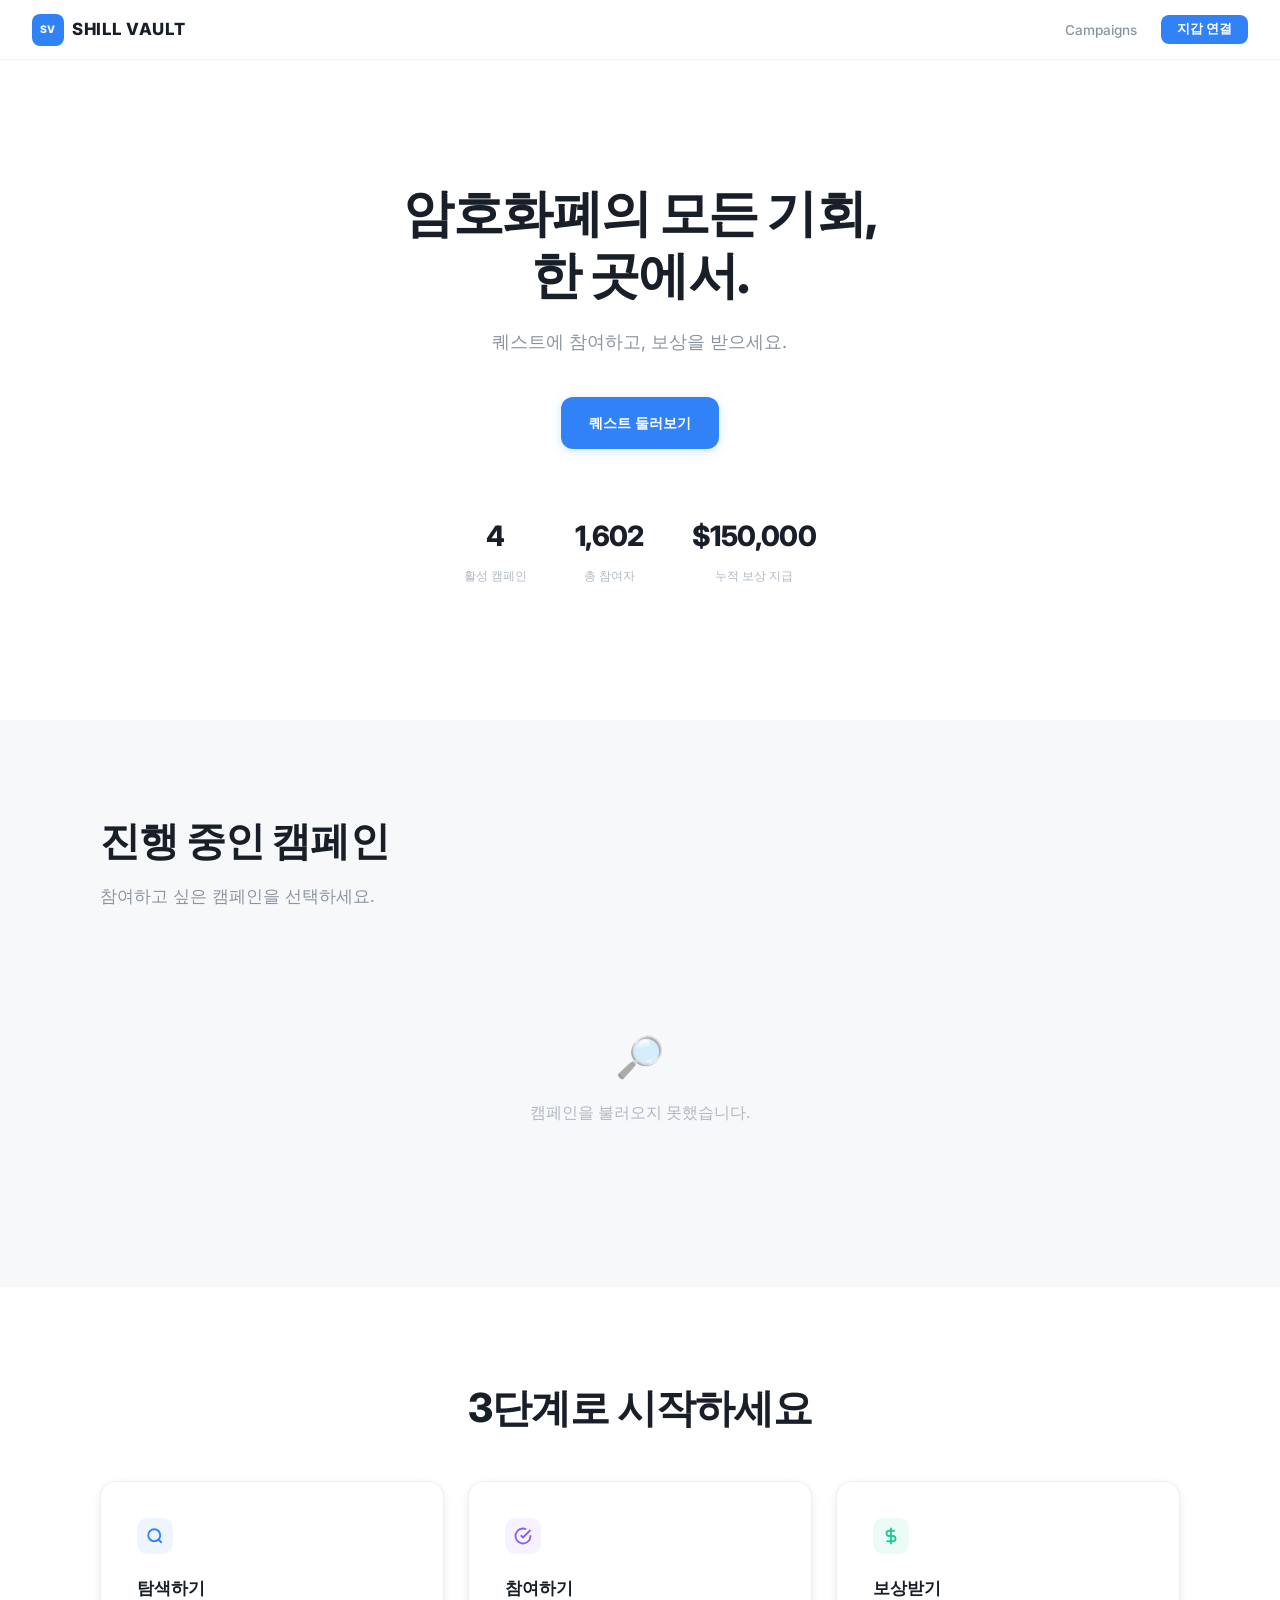
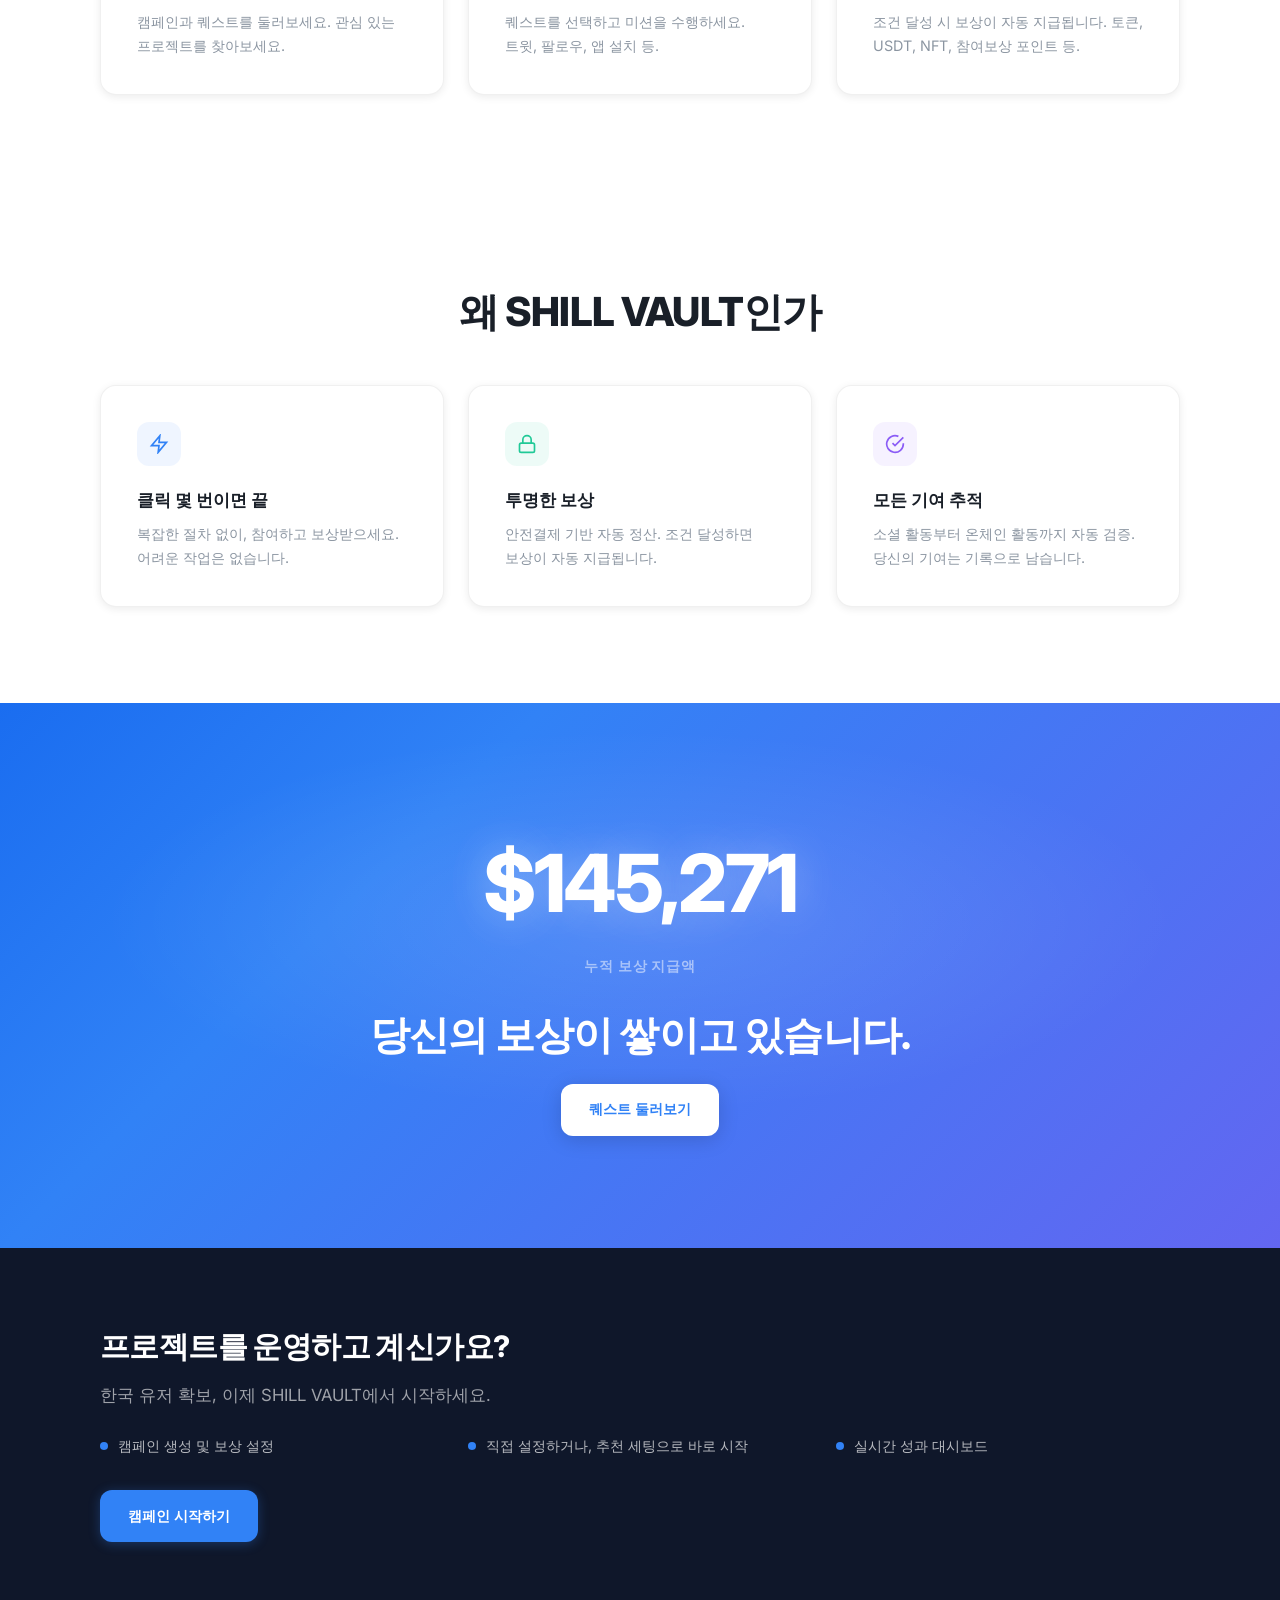
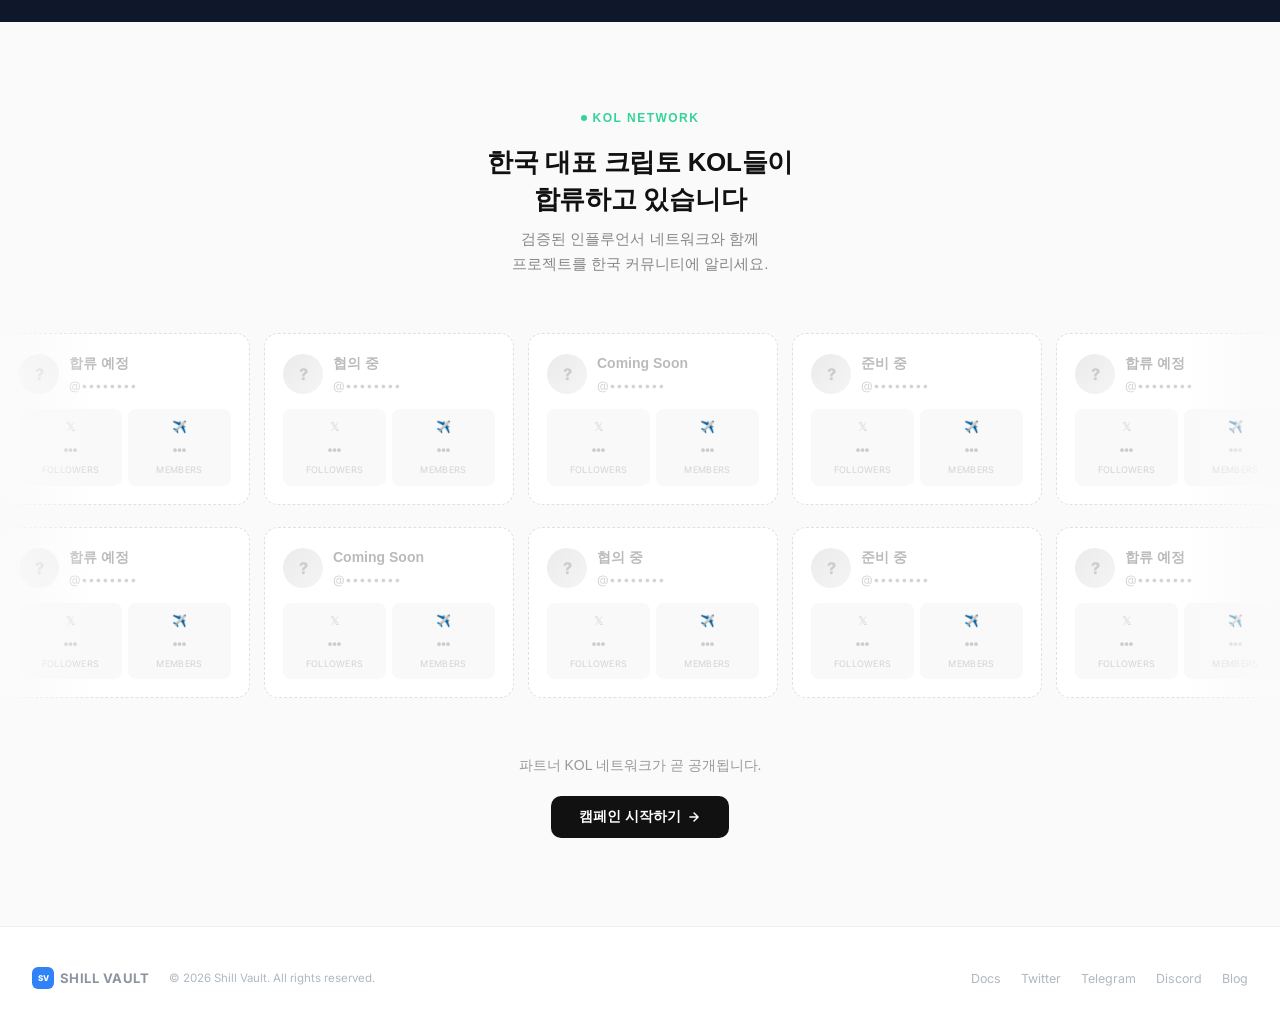
==== commit 131fb789: "Update for-projects section copy Co-Authored-By: Claude Opus 4.6 <noreply@anthropic.com>" ====
--- a/index.html
+++ b/index.html
@@ -143,8 +143,8 @@
 <!-- ==================== FOR PROJECTS ==================== -->
 <section class="for-projects-section" id="for-projects">
   <div class="container">
-    <h2 class="stitle rv" data-i18n="fp_title" style="font-size:clamp(1.4rem,3vw,1.85rem);">더 많은 유저가 필요하신가요?</h2>
-    <p class="sdesc rv" data-i18n="fp_desc">쉽고 빠르게, 프로젝트를 알리세요.</p>
+    <h2 class="stitle rv" data-i18n="fp_title" style="font-size:clamp(1.4rem,3vw,1.85rem);">프로젝트를 운영하고 계신가요?</h2>
+    <p class="sdesc rv" data-i18n="fp_desc">한국 유저 확보, 이제 SHILL VAULT에서 시작하세요.</p>
     <div class="fp-features rv">
       <div class="fp-feat"><div class="fp-feat-icon"></div><span data-i18n="fp_f1">캠페인 생성 및 보상 설정</span></div>
       <div class="fp-feat"><div class="fp-feat-icon"></div><span data-i18n="fp_f2">직접 설정하거나, 추천 세팅으로 바로 시작</span></div>
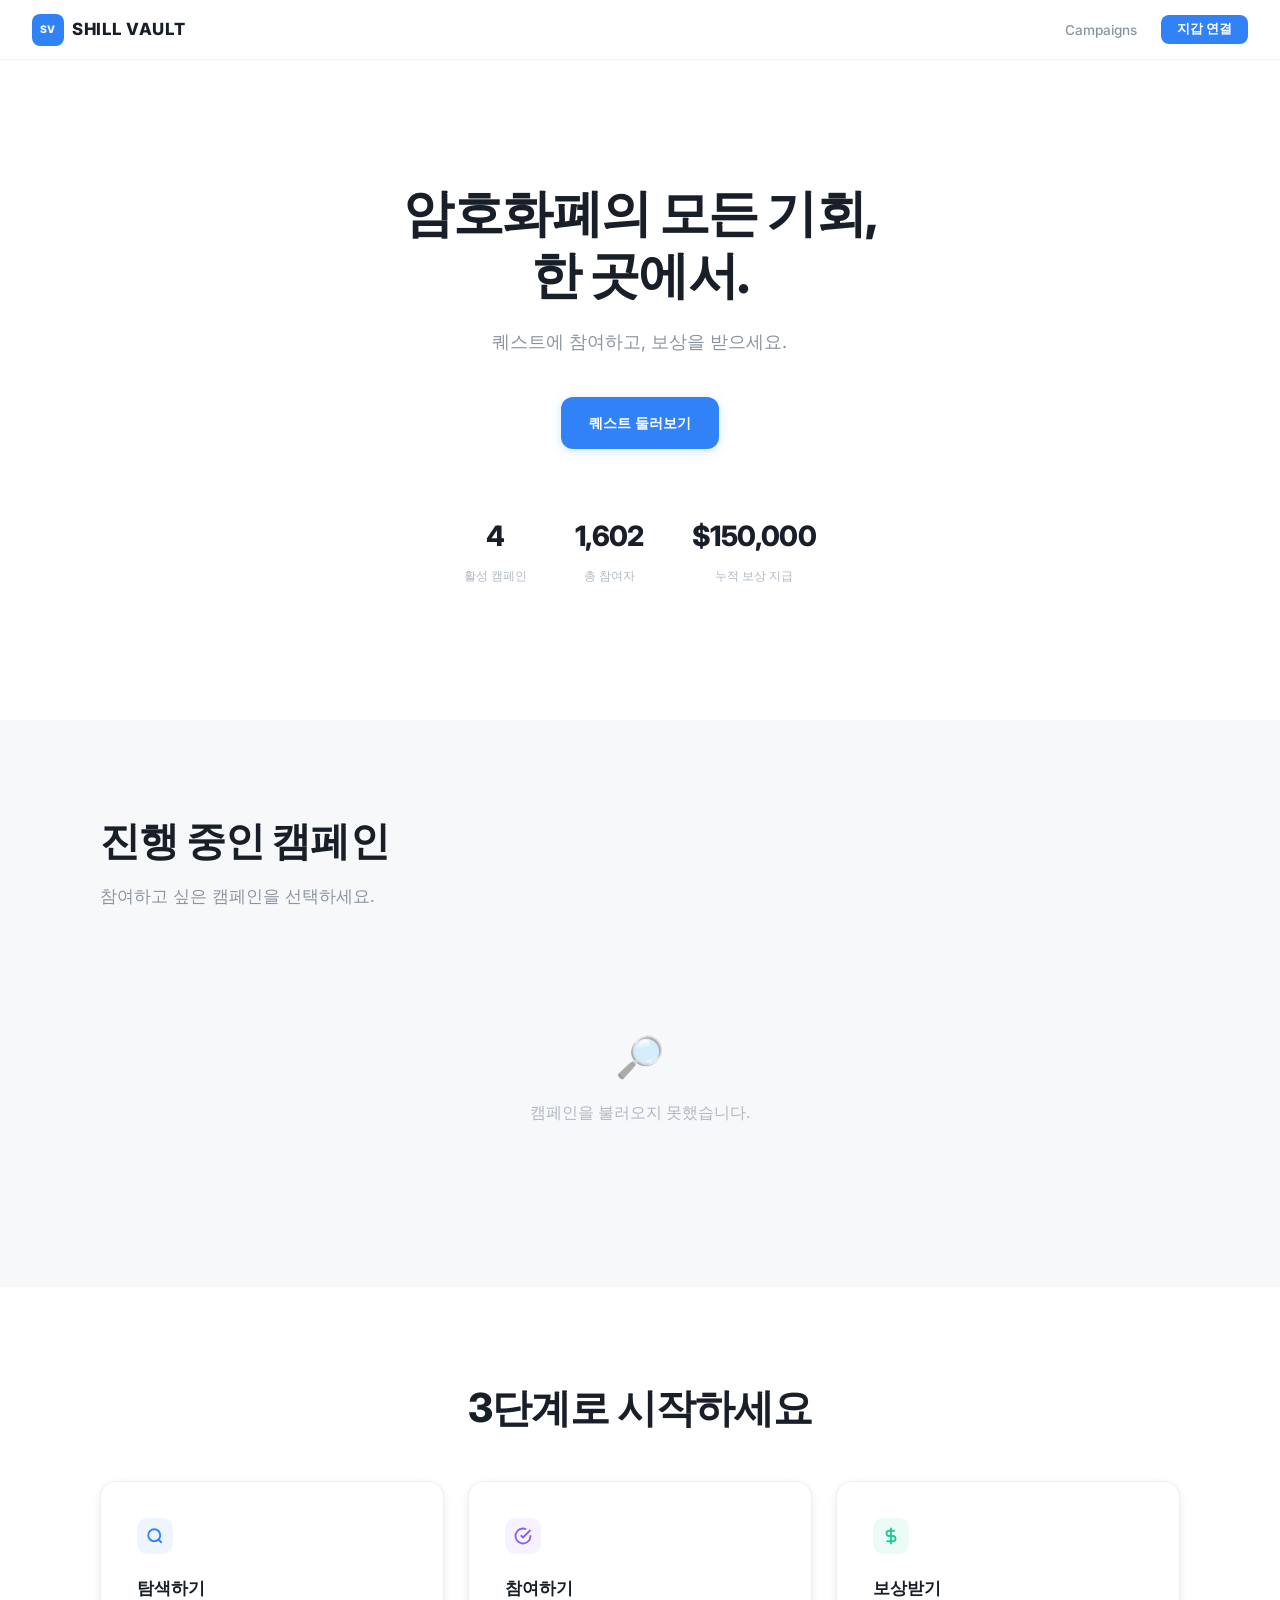
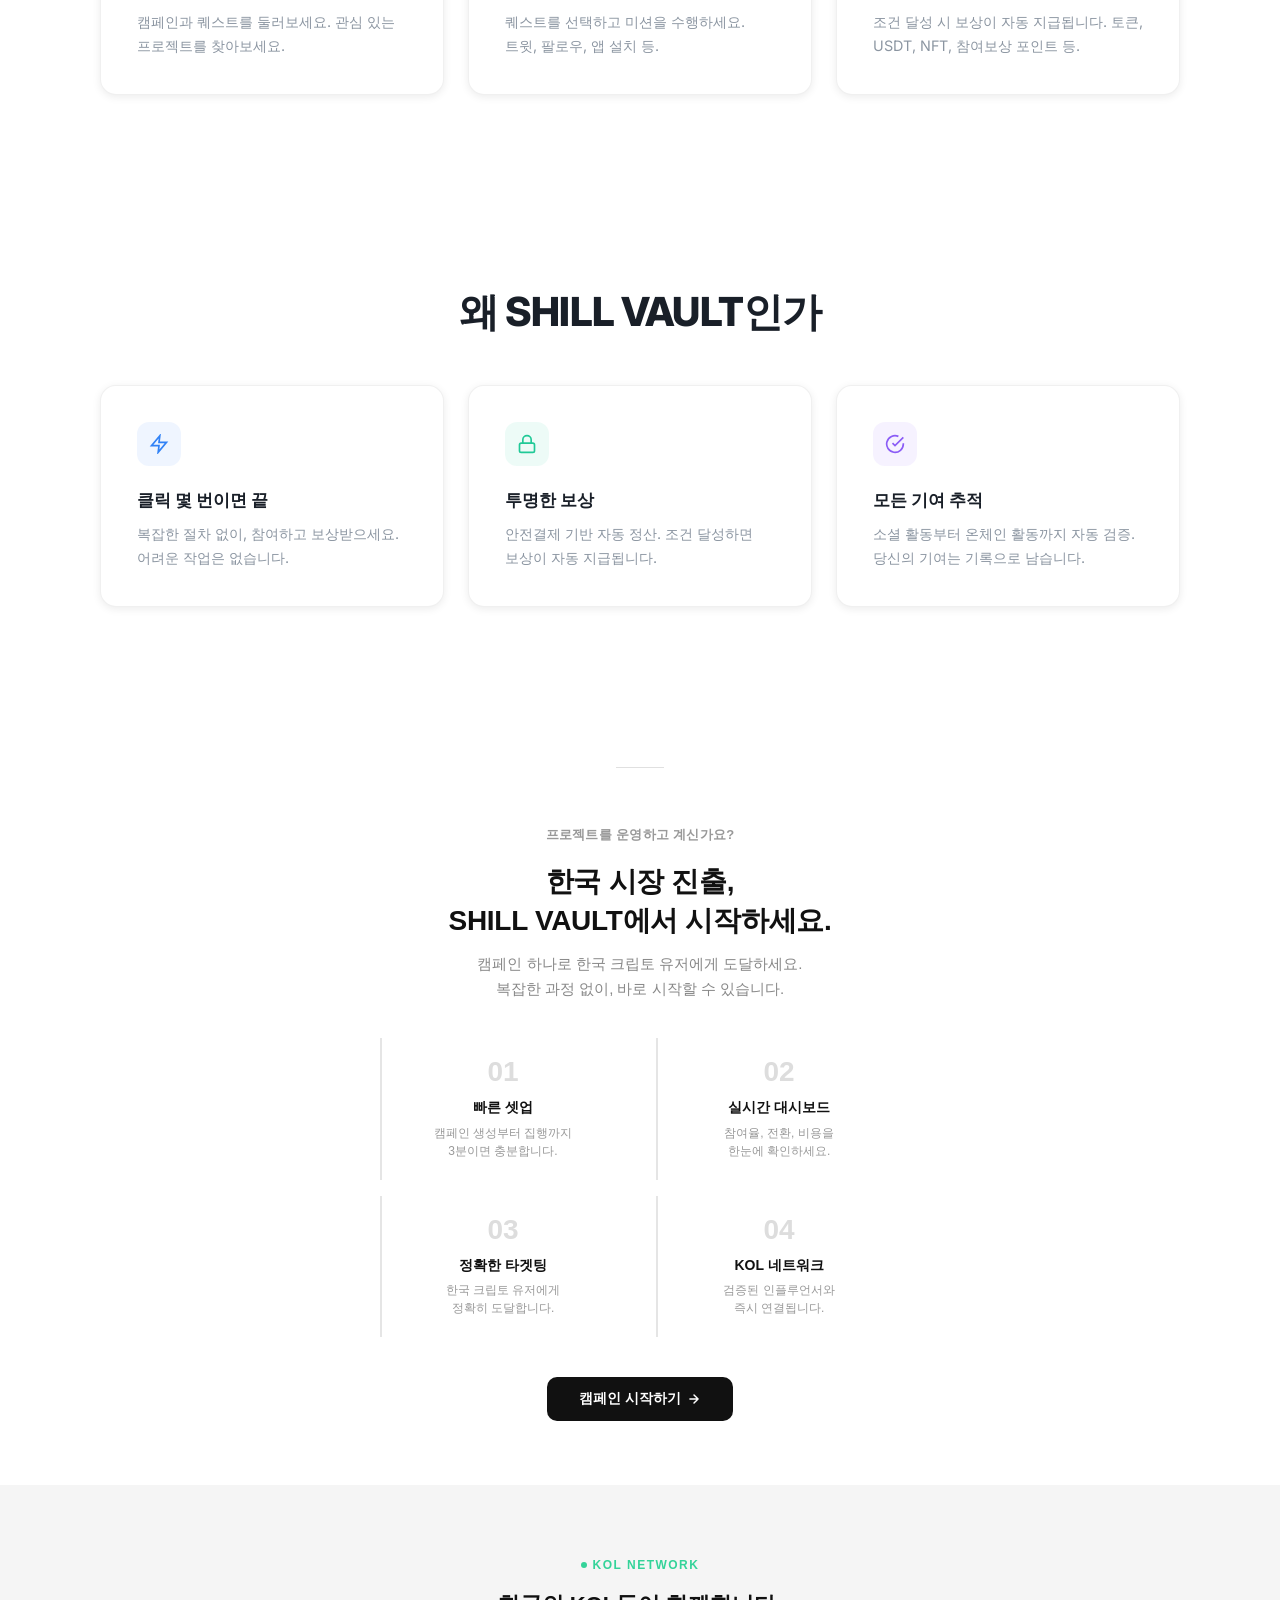
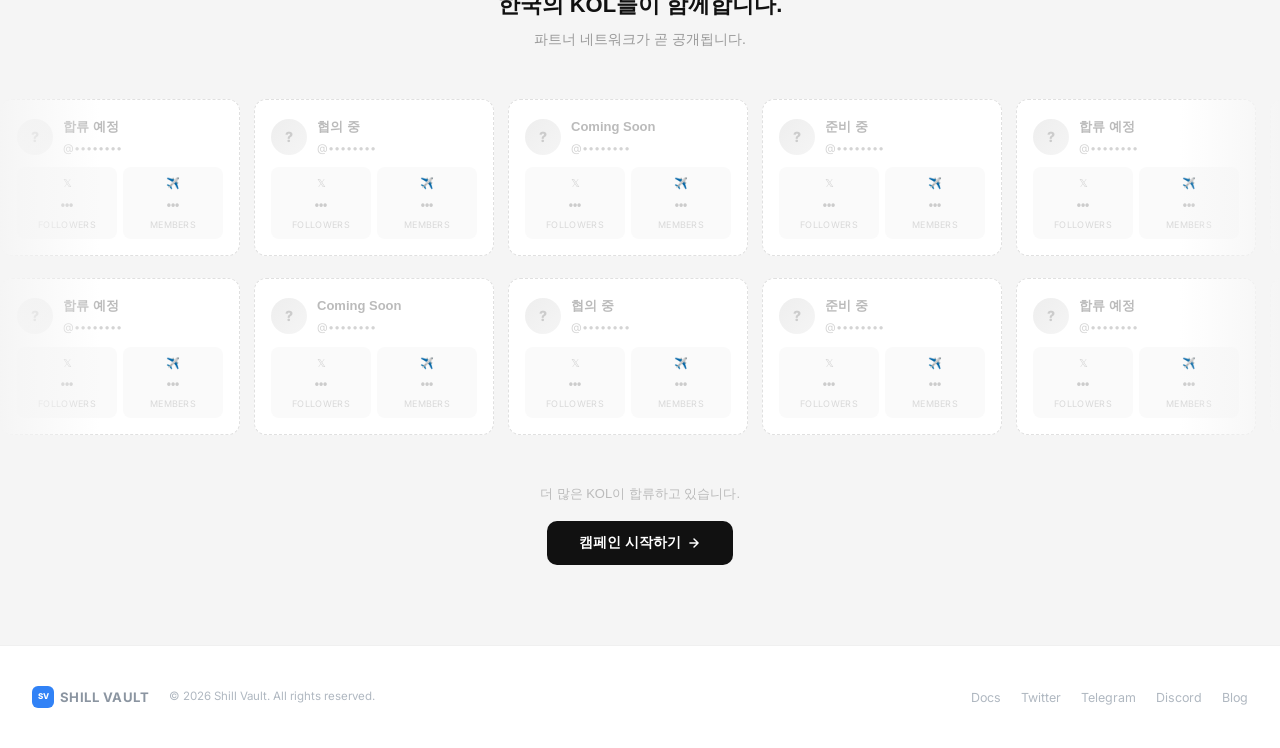
==== commit ad039fac: "Replace CTA + for-projects + KOL sections with new B2B design Co-Authored-By: Claude Opus 4.6 <norep" ====
--- a/index.html
+++ b/index.html
@@ -128,43 +128,132 @@
   </div>
 </section>
 
-<!-- ==================== CTA ==================== -->
-<section class="cta-section" id="cta">
-  <div class="container">
-    <div class="cta-counter" id="ctaCounter">$0</div>
-    <div class="cta-label" data-i18n="cta_label">누적 보상 지급액</div>
-    <h2 class="stitle cta-fade" data-i18n="cta_title">당신의 보상이 쌓이고 있습니다.</h2>
-    <div style="opacity:0;transform:translateY(20px);transition:opacity 0.8s ease 0.45s,transform 0.8s ease 0.45s;" class="cta-anim">
-      <a href="#campaigns" class="btn btn-blue" data-i18n="cta_btn">퀘스트 둘러보기</a>
-    </div>
-  </div>
-</section>
-
-<!-- ==================== FOR PROJECTS ==================== -->
-<section class="for-projects-section" id="for-projects">
-  <div class="container">
-    <h2 class="stitle rv" data-i18n="fp_title" style="font-size:clamp(1.4rem,3vw,1.85rem);">프로젝트를 운영하고 계신가요?</h2>
-    <p class="sdesc rv" data-i18n="fp_desc">한국 유저 확보, 이제 SHILL VAULT에서 시작하세요.</p>
-    <div class="fp-features rv">
-      <div class="fp-feat"><div class="fp-feat-icon"></div><span data-i18n="fp_f1">캠페인 생성 및 보상 설정</span></div>
-      <div class="fp-feat"><div class="fp-feat-icon"></div><span data-i18n="fp_f2">직접 설정하거나, 추천 세팅으로 바로 시작</span></div>
-      <div class="fp-feat"><div class="fp-feat-icon"></div><span data-i18n="fp_f3">실시간 성과 대시보드</span></div>
-    </div>
-    <a href="javascript:startCampaignOrLogin()" class="btn btn-purple rv" data-i18n="fp_cta">캠페인 시작하기</a>
-  </div>
-</section>
-
-<!-- ==================== KOL SHOWCASE ==================== -->
+<!-- ==================== B2B SECTION ==================== -->
 <style>
+/* ══════════════════════════════════════
+   B2B 영역 전체 스타일
+   ══════════════════════════════════════ */
+
+/* ── 전환 디바이더 ── */
+.b2b-divider {
+  text-align: center;
+  padding: 64px 24px 0;
+  background: #fff;
+}
+.b2b-divider-line {
+  width: 48px;
+  height: 1px;
+  background: #e0e0e0;
+  margin: 0 auto;
+}
+
+/* ── 메인 B2B 히어로 ── */
+.b2b-hero {
+  padding: 56px 24px 64px;
+  background: #fff;
+  text-align: center;
+}
+.b2b-hero-inner {
+  max-width: 520px;
+  margin: 0 auto;
+}
+.b2b-eyebrow {
+  font-size: 13px;
+  font-weight: 600;
+  color: #999;
+  margin: 0 0 16px;
+  letter-spacing: 0.3px;
+  font-family: -apple-system, BlinkMacSystemFont, 'Segoe UI', sans-serif;
+}
+.b2b-title {
+  font-size: 28px;
+  font-weight: 800;
+  color: #111;
+  margin: 0 0 12px;
+  line-height: 1.4;
+  letter-spacing: -0.3px;
+  font-family: -apple-system, BlinkMacSystemFont, 'Segoe UI', sans-serif;
+}
+.b2b-desc {
+  font-size: 15px;
+  color: #888;
+  margin: 0 0 36px;
+  line-height: 1.65;
+  font-family: -apple-system, BlinkMacSystemFont, 'Segoe UI', sans-serif;
+}
+
+/* ── 핵심 가치 4개 ── */
+.b2b-features {
+  display: grid;
+  grid-template-columns: 1fr 1fr;
+  gap: 16px 32px;
+  max-width: 560px;
+  margin: 0 auto 40px;
+}
+.b2b-feat {
+  padding: 20px 16px;
+  border-left: 2px solid #e5e5e5;
+}
+.b2b-feat-num {
+  font-size: 28px;
+  font-weight: 800;
+  color: #ddd;
+  margin-bottom: 10px;
+  line-height: 1;
+  font-variant-numeric: tabular-nums;
+  font-family: -apple-system, BlinkMacSystemFont, 'Segoe UI', sans-serif;
+}
+.b2b-feat-title {
+  font-size: 14px;
+  font-weight: 700;
+  color: #111;
+  margin: 0 0 4px;
+  font-family: -apple-system, BlinkMacSystemFont, 'Segoe UI', sans-serif;
+}
+.b2b-feat-desc {
+  font-size: 12px;
+  color: #999;
+  margin: 0;
+  line-height: 1.5;
+  font-family: -apple-system, BlinkMacSystemFont, 'Segoe UI', sans-serif;
+}
+
+/* ── CTA 버튼 ── */
+.b2b-cta-btn {
+  display: inline-flex;
+  align-items: center;
+  gap: 6px;
+  padding: 13px 32px;
+  background: #111;
+  color: #fff;
+  font-weight: 600;
+  font-size: 14px;
+  border-radius: 10px;
+  border: none;
+  cursor: pointer;
+  transition: all .2s ease;
+  font-family: -apple-system, BlinkMacSystemFont, 'Segoe UI', sans-serif;
+}
+.b2b-cta-btn:hover {
+  background: #333;
+  transform: translateY(-1px);
+  box-shadow: 0 4px 14px rgba(0,0,0,.1);
+}
+.b2b-cta-btn svg { transition: transform .2s }
+.b2b-cta-btn:hover svg { transform: translateX(2px) }
+
+/* ══════════════════════════════════════
+   KOL Coming Soon 섹션
+   ══════════════════════════════════════ */
 .kol-section {
-  padding: 80px 24px 88px;
-  background: #fafafa;
+  padding: 64px 24px 80px;
+  background: #f5f5f5;
   overflow: hidden;
 }
 .kol-header {
   text-align: center;
-  max-width: 560px;
-  margin: 0 auto 52px;
+  max-width: 480px;
+  margin: 0 auto 44px;
 }
 .kol-label {
   display: inline-flex;
@@ -175,10 +264,10 @@
   color: #34d399;
   letter-spacing: 1.5px;
   text-transform: uppercase;
-  margin-bottom: 16px;
+  margin-bottom: 14px;
   font-family: -apple-system, BlinkMacSystemFont, 'Segoe UI', sans-serif;
 }
-.kol-label-dot {
+.kol-dot {
   width: 6px; height: 6px;
   background: #34d399;
   border-radius: 50%;
@@ -187,19 +276,18 @@
 @keyframes kolPulse { 0%,100%{opacity:1} 50%{opacity:.3} }
 
 .kol-title {
-  font-size: 26px;
+  font-size: 22px;
   font-weight: 800;
   color: #111;
-  margin: 0 0 10px;
+  margin: 0 0 8px;
   line-height: 1.4;
-  letter-spacing: -0.3px;
   font-family: -apple-system, BlinkMacSystemFont, 'Segoe UI', sans-serif;
 }
-.kol-subtitle {
-  font-size: 15px;
-  color: #888;
+.kol-sub {
+  font-size: 14px;
+  color: #999;
   margin: 0;
-  line-height: 1.65;
+  line-height: 1.6;
   font-family: -apple-system, BlinkMacSystemFont, 'Segoe UI', sans-serif;
 }
 
@@ -213,8 +301,8 @@
   content:''; position:absolute; top:0; bottom:0;
   width:100px; z-index:2; pointer-events:none;
 }
-.kol-track-area::before { left:0; background:linear-gradient(to right,#fafafa,transparent) }
-.kol-track-area::after { right:0; background:linear-gradient(to left,#fafafa,transparent) }
+.kol-track-area::before { left:0; background:linear-gradient(to right,#f5f5f5,transparent) }
+.kol-track-area::after { right:0; background:linear-gradient(to left,#f5f5f5,transparent) }
 
 .kol-track {
   display:flex; gap:14px; width:max-content;
@@ -229,129 +317,159 @@
 /* ── 미스터리 카드 ── */
 .kol-card {
   flex-shrink: 0;
-  width: 250px;
+  width: 240px;
   background: #fff;
   border: 1px dashed #e0e0e0;
-  border-radius: 14px;
-  padding: 18px;
+  border-radius: 12px;
+  padding: 16px;
   transition: all .2s ease;
 }
 .kol-card:hover {
   border-color: #ccc;
-  box-shadow: 0 2px 12px rgba(0,0,0,.03);
   transform: translateY(-2px);
-}
-
-.kol-top {
+  box-shadow: 0 2px 8px rgba(0,0,0,.03);
+}
+.kol-card-top {
   display: flex;
   align-items: center;
   gap: 10px;
-  margin-bottom: 12px;
-}
-
+  margin-bottom: 10px;
+}
 .kol-av {
-  width: 40px; height: 40px;
+  width: 36px; height: 36px;
   border-radius: 50%;
-  background: linear-gradient(135deg, #ebebeb, #f5f5f5);
+  background: linear-gradient(135deg, #eee, #f5f5f5);
   display: flex;
   align-items: center;
   justify-content: center;
   flex-shrink: 0;
 }
 .kol-av span {
-  font-size: 16px;
-  font-weight: 800;
-  color: #ccc;
-}
-
+  font-size: 14px; font-weight: 800; color: #ccc;
+}
 .kol-nm {
-  font-size: 14px; font-weight: 700; color: #bbb; margin: 0;
+  font-size: 13px; font-weight: 700; color: #bbb; margin: 0;
   font-family: -apple-system, BlinkMacSystemFont, 'Segoe UI', sans-serif;
 }
 .kol-hd {
-  font-size: 12px; color: #d4d4d4; margin: 1px 0 0;
-}
-
+  font-size: 11px; color: #d4d4d4; margin: 1px 0 0;
+}
 .kol-stats { display:flex; gap:6px }
-
 .kol-st {
-  flex:1; background:#f9f9f9; border-radius:8px;
-  padding:8px 6px; text-align:center;
-}
-.kol-st-icon { font-size:12px; color:#d4d4d4; margin-bottom:2px }
+  flex:1; background:#fafafa; border-radius:8px;
+  padding:7px 6px; text-align:center;
+}
+.kol-st-icon { font-size:11px; color:#d4d4d4; margin-bottom:2px }
 .kol-st-val {
-  font-size: 13px; font-weight: 700; color: #ccc;
+  font-size:12px; font-weight:700; color:#ccc;
   font-family: -apple-system, BlinkMacSystemFont, 'Segoe UI', sans-serif;
 }
 .kol-st-lbl {
-  font-size:9px; color:#d4d4d4;
+  font-size:9px; color:#d9d9d9;
   text-transform:uppercase; letter-spacing:.3px; margin-top:1px;
 }
 
-/* ── 하단 ── */
+/* ── KOL 하단 ── */
 .kol-bottom {
   text-align: center;
-  margin-top: 52px;
+  margin-top: 44px;
 }
 .kol-bottom p {
-  font-size: 14px; color: #999; margin: 0 0 18px;
+  font-size: 13px; color: #bbb; margin: 0 0 16px;
   font-family: -apple-system, BlinkMacSystemFont, 'Segoe UI', sans-serif;
 }
-.kol-btn {
-  display:inline-flex; align-items:center; gap:6px;
-  padding:12px 28px; background:#111; color:#fff;
-  font-weight:600; font-size:14px; border-radius:10px;
-  border:none; cursor:pointer; transition:all .2s ease;
-  font-family: -apple-system, BlinkMacSystemFont, 'Segoe UI', sans-serif;
-}
-.kol-btn:hover { background:#333; transform:translateY(-1px); box-shadow:0 4px 14px rgba(0,0,0,.1) }
-.kol-btn svg { transition:transform .2s }
-.kol-btn:hover svg { transform:translateX(2px) }
-
+
+/* ── 반응형 ── */
 @media (max-width:640px) {
-  .kol-section { padding:60px 16px 72px }
-  .kol-title { font-size:21px }
-  .kol-card { width:215px; padding:14px }
+  .b2b-hero { padding: 48px 20px 56px }
+  .b2b-title { font-size: 23px }
+  .b2b-features { grid-template-columns: 1fr 1fr; gap: 12px 20px; }
+  .kol-section { padding: 52px 16px 68px }
+  .kol-title { font-size: 19px }
+  .kol-card { width: 210px; padding: 14px }
   .kol-track-area::before,
-  .kol-track-area::after { width:50px }
+  .kol-track-area::after { width: 50px }
 }
 </style>
 
-<section class="kol-section" id="kol-showcase">
-  <div class="kol-header">
-    <div class="kol-label"><span class="kol-label-dot"></span> KOL Network</div>
-    <h2 class="kol-title">한국 대표 크립토 KOL들이<br>합류하고 있습니다</h2>
-    <p class="kol-subtitle">검증된 인플루언서 네트워크와 함께<br>프로젝트를 한국 커뮤니티에 알리세요.</p>
-  </div>
-
-  <div class="kol-track-area">
-    <div class="kol-track" id="kolTrack1"></div>
-  </div>
-  <div class="kol-track-area">
-    <div class="kol-track row2" id="kolTrack2"></div>
-  </div>
-
-  <div class="kol-bottom">
-    <p>파트너 KOL 네트워크가 곧 공개됩니다.</p>
-    <button class="kol-btn" onclick="startCampaignOrLogin()">
+<div class="b2b-divider">
+  <div class="b2b-divider-line"></div>
+</div>
+
+<section class="b2b-hero">
+  <div class="b2b-hero-inner">
+    <p class="b2b-eyebrow">프로젝트를 운영하고 계신가요?</p>
+    <h2 class="b2b-title">한국 시장 진출,<br>SHILL VAULT에서 시작하세요.</h2>
+    <p class="b2b-desc">
+      캠페인 하나로 한국 크립토 유저에게 도달하세요.<br>
+      복잡한 과정 없이, 바로 시작할 수 있습니다.
+    </p>
+
+    <div class="b2b-features">
+      <div class="b2b-feat">
+        <div class="b2b-feat-num">01</div>
+        <p class="b2b-feat-title">빠른 셋업</p>
+        <p class="b2b-feat-desc">캠페인 생성부터 집행까지<br>3분이면 충분합니다.</p>
+      </div>
+      <div class="b2b-feat">
+        <div class="b2b-feat-num">02</div>
+        <p class="b2b-feat-title">실시간 대시보드</p>
+        <p class="b2b-feat-desc">참여율, 전환, 비용을<br>한눈에 확인하세요.</p>
+      </div>
+      <div class="b2b-feat">
+        <div class="b2b-feat-num">03</div>
+        <p class="b2b-feat-title">정확한 타겟팅</p>
+        <p class="b2b-feat-desc">한국 크립토 유저에게<br>정확히 도달합니다.</p>
+      </div>
+      <div class="b2b-feat">
+        <div class="b2b-feat-num">04</div>
+        <p class="b2b-feat-title">KOL 네트워크</p>
+        <p class="b2b-feat-desc">검증된 인플루언서와<br>즉시 연결됩니다.</p>
+      </div>
+    </div>
+
+    <button class="b2b-cta-btn" onclick="startCampaignOrLogin()">
       캠페인 시작하기
       <svg width="14" height="14" viewBox="0 0 24 24" fill="none" stroke="currentColor" stroke-width="2.5" stroke-linecap="round" stroke-linejoin="round"><path d="M5 12h14m-7-7 7 7-7 7"/></svg>
     </button>
   </div>
 </section>
 
+<section class="kol-section" id="kol-showcase">
+  <div class="kol-header">
+    <div class="kol-label"><span class="kol-dot"></span> KOL Network</div>
+    <h2 class="kol-title">한국의 KOL들이 함께합니다.</h2>
+    <p class="kol-sub">파트너 네트워크가 곧 공개됩니다.</p>
+  </div>
+
+  <div class="kol-track-area">
+    <div class="kol-track" id="kolTrack1"></div>
+  </div>
+  <div class="kol-track-area">
+    <div class="kol-track row2" id="kolTrack2"></div>
+  </div>
+
+  <div class="kol-bottom">
+    <p>더 많은 KOL이 합류하고 있습니다.</p>
+    <button class="b2b-cta-btn" onclick="startCampaignOrLogin()">
+      캠페인 시작하기
+      <svg width="14" height="14" viewBox="0 0 24 24" fill="none" stroke="currentColor" stroke-width="2.5" stroke-linecap="round" stroke-linejoin="round"><path d="M5 12h14m-7-7 7 7-7 7"/></svg>
+    </button>
+  </div>
+</section>
+
 <script>
 (function(){
-  const LABELS = [
+  var LABELS = [
     "합류 예정","협의 중","Coming Soon","준비 중",
     "합류 예정","Coming Soon","협의 중","준비 중",
     "합류 예정","Coming Soon","협의 중","준비 중",
     "합류 예정","Coming Soon","협의 중","준비 중",
   ];
   function mysteryCard(label) {
-    return '<div class="kol-card"><div class="kol-top"><div class="kol-av"><span>?</span></div><div><p class="kol-nm">'+label+'</p><p class="kol-hd">@••••••••</p></div></div><div class="kol-stats"><div class="kol-st"><div class="kol-st-icon">𝕏</div><div class="kol-st-val">•••</div><div class="kol-st-lbl">Followers</div></div><div class="kol-st"><div class="kol-st-icon">✈️</div><div class="kol-st-val">•••</div><div class="kol-st-lbl">Members</div></div></div></div>';
-  }
-  function initKOL() {
+    return '<div class="kol-card"><div class="kol-card-top"><div class="kol-av"><span>?</span></div><div><p class="kol-nm">'+label+'</p><p class="kol-hd">@••••••••</p></div></div><div class="kol-stats"><div class="kol-st"><div class="kol-st-icon">𝕏</div><div class="kol-st-val">•••</div><div class="kol-st-lbl">Followers</div></div><div class="kol-st"><div class="kol-st-icon">✈️</div><div class="kol-st-val">•••</div><div class="kol-st-lbl">Members</div></div></div></div>';
+  }
+  function initKol() {
     var t1 = document.getElementById('kolTrack1');
     var t2 = document.getElementById('kolTrack2');
     if (!t1||!t2) return;
@@ -361,8 +479,8 @@
     t1.innerHTML = r1+r1;
     t2.innerHTML = r2+r2;
   }
-  document.addEventListener('DOMContentLoaded',initKOL);
-  if(document.readyState!=='loading') initKOL();
+  document.addEventListener('DOMContentLoaded', initKol);
+  if (document.readyState !== 'loading') initKol();
 })();
 </script>
 
@@ -1102,36 +1220,6 @@
   setTimeout(() => c.remove(), 4000);
 }
 
-// ==================== CTA ====================
-function animateCounter(el, target, duration) {
-  const start = performance.now();
-  const update = (now) => {
-    const t = Math.min((now - start) / duration, 1);
-    const ease = 1 - Math.pow(1 - t, 3);
-    el.textContent = '$' + Math.round(target * ease).toLocaleString();
-    if (t < 1) requestAnimationFrame(update);
-  };
-  requestAnimationFrame(update);
-}
-
-const ctaObs = new IntersectionObserver(entries => {
-  entries.forEach(e => {
-    if (!e.isIntersecting) return;
-    const counter = document.getElementById('ctaCounter');
-    const label = e.target.querySelector('.cta-label');
-    const title = e.target.querySelector('.cta-fade');
-    const btnWrap = e.target.querySelector('.cta-anim');
-    counter.classList.add('vis');
-    if (label) label.classList.add('vis');
-    if (title) title.classList.add('vis');
-    if (btnWrap) { btnWrap.style.opacity = '1'; btnWrap.style.transform = 'translateY(0)'; }
-    animateCounter(counter, 150000, 2000);
-    ctaObs.unobserve(e.target);
-  });
-}, { threshold: 0.3 });
-const ctaEl = document.getElementById('cta');
-if (ctaEl) ctaObs.observe(ctaEl);
-
 // ==================== INIT ====================
 authRestore().then(() => {
   initCommon();
